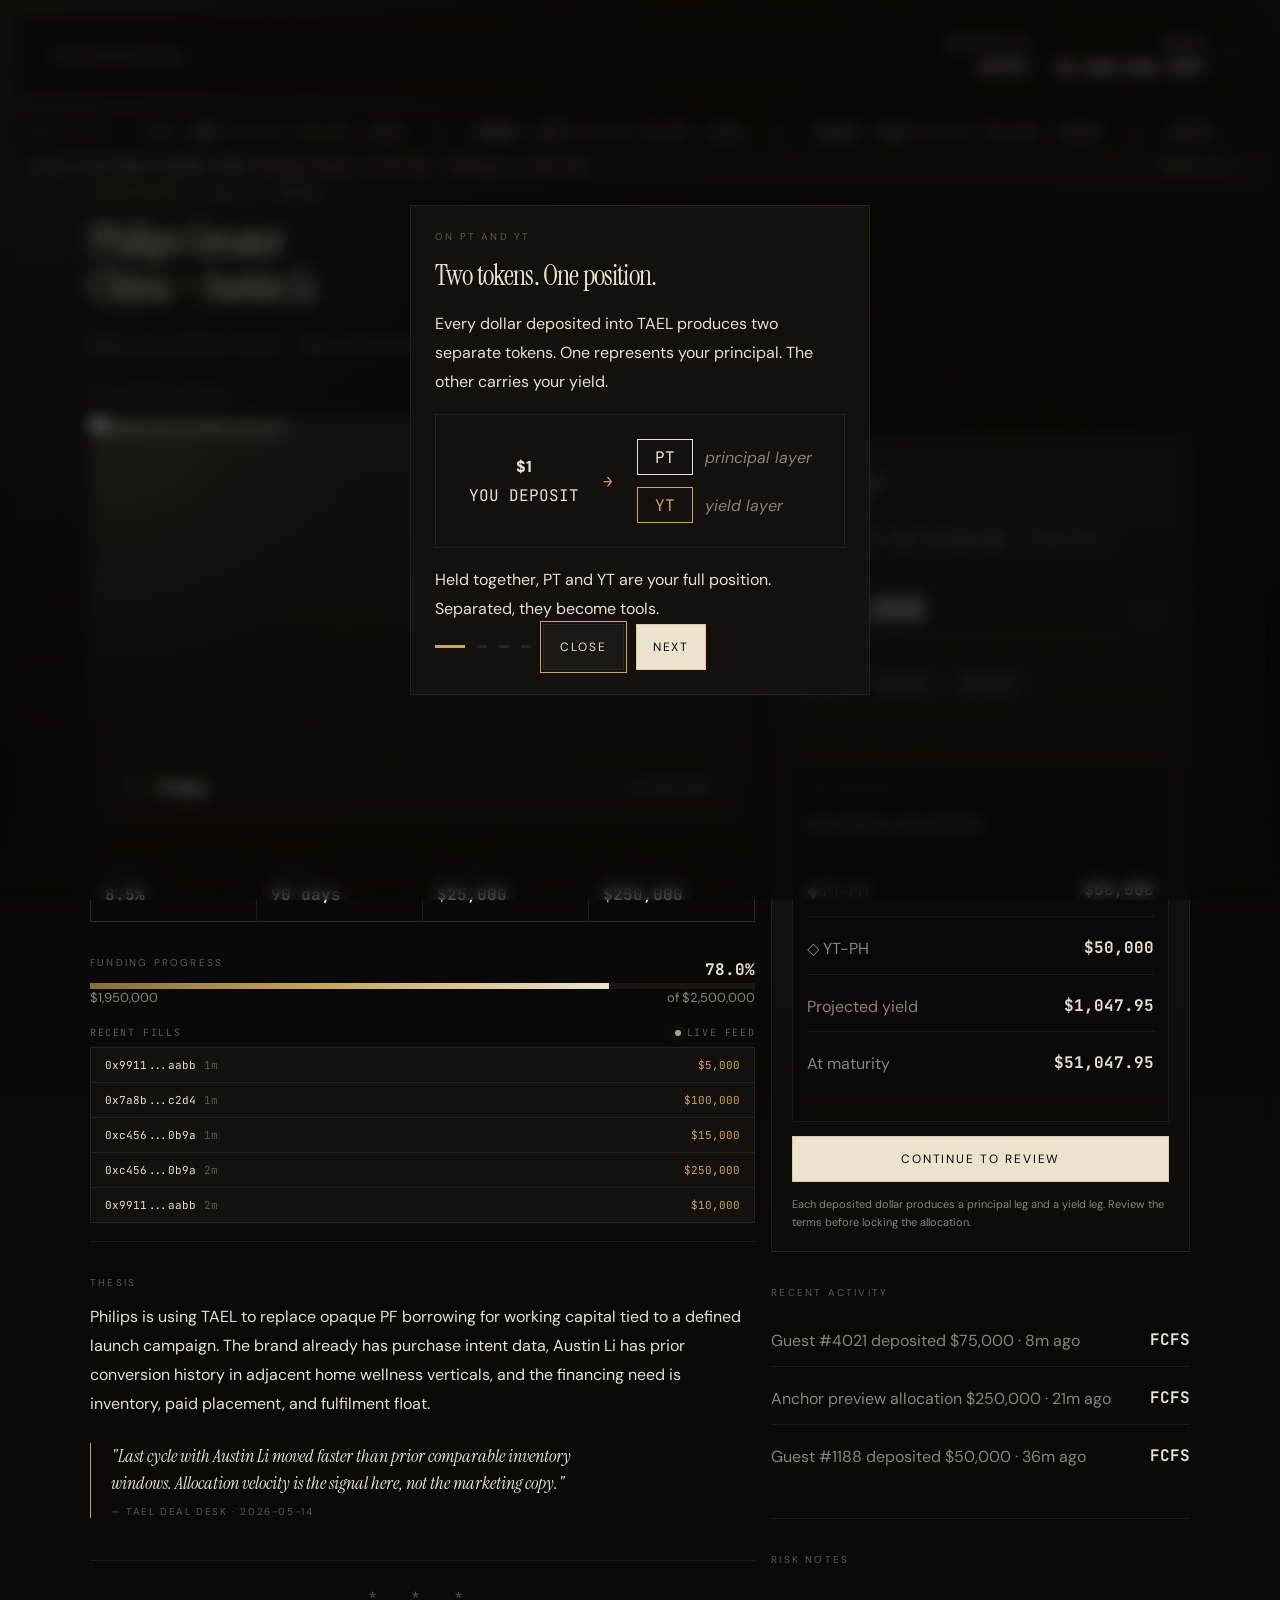
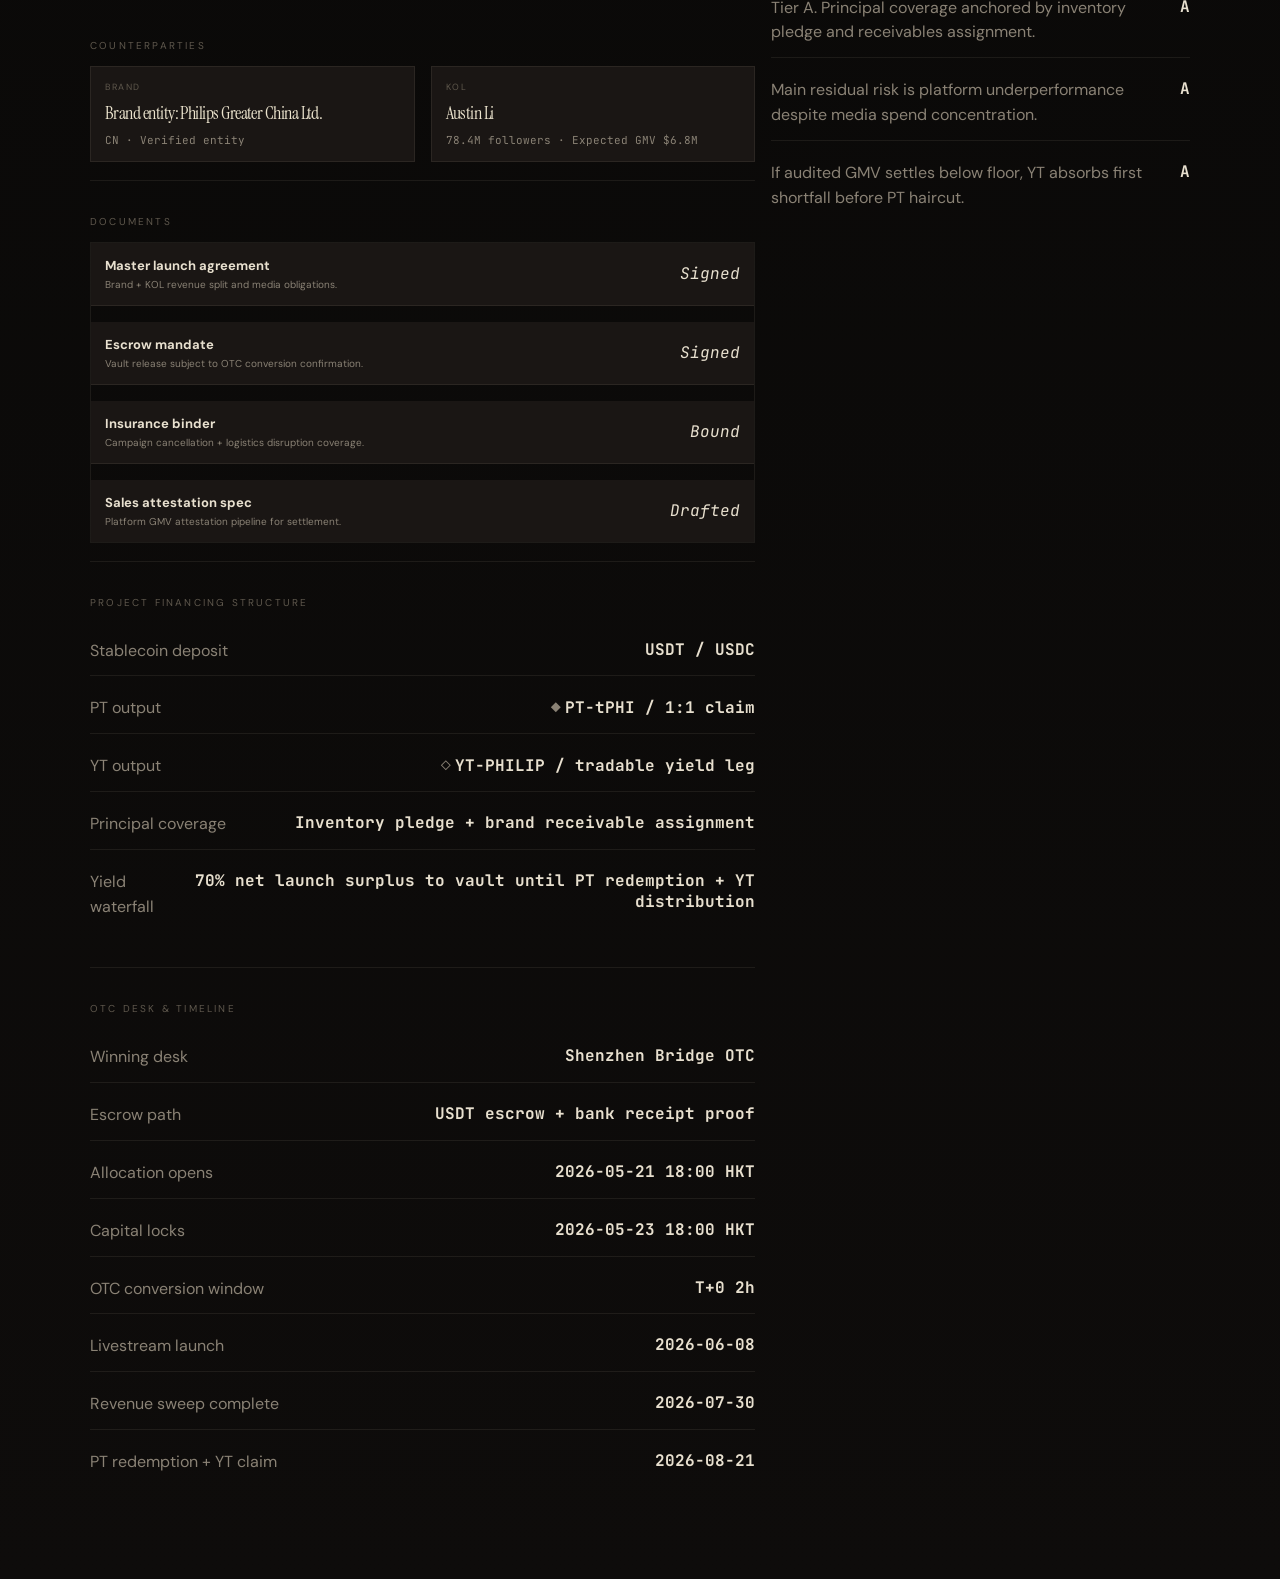
==== deal.html @ 8f452058 "feat: ship TAEL public FP demo" ====
<!DOCTYPE html>
<html lang="en">
  <head>
    <meta charset="UTF-8" />
    <meta name="viewport" content="width=device-width, initial-scale=1.0" />
    <title>TAEL Deal</title>
    <meta
      name="description"
      content="TAEL project financing deal detail."
    />
    <link rel="preconnect" href="https://fonts.googleapis.com" />
    <link rel="preconnect" href="https://fonts.gstatic.com" crossorigin />
    <link
      href="https://fonts.googleapis.com/css2?family=DM+Sans:wght@400;500;700&family=Instrument+Serif:ital@0;1&family=JetBrains+Mono:wght@400;600&display=swap"
      rel="stylesheet"
    />
    <link rel="stylesheet" href="./styles.css" />
  </head>
  <body data-page="deal" class="noise">
    <div class="page-shell">
      <header class="artifact-bar detail-global-header">
        <div class="artifact-left">
          <a href="./index.html" class="back-link">← Back to markets</a>
        </div>
        <div class="artifact-actions">
          <div class="wallet-chip">
            <span class="wallet-label">INVITED AS</span>
            <strong>#4729</strong>
          </div>
          <div class="wallet-chip wallet-chip-balance">
            <span>Wallet</span>
            <strong id="wallet-balance">$1,000,000 USDT</strong>
          </div>
          <button class="header-help mono" id="header-education" aria-label="How PT and YT work">?</button>
        </div>
      </header>

      <div id="live-ticker"></div>
      <div id="urgency-banner"></div>

      <main class="content-frame detail-page-frame">
        <section id="deal-page-detail" class="detail-page-panel"></section>
      </main>
    </div>

    <dialog id="action-modal" class="action-modal"></dialog>

    <script src="./app.js"></script>
  </body>
</html>
---- styles.css ----
:root {
  --bg: #0a0908;
  --bg-2: #100e0d;
  --surface: #14110f;
  --surface-2: #1c1816;
  --surface-3: #221d1a;
  --ink: #e8e0cf;
  --ink-soft: #8a8275;
  --ink-faint: #5f584d;
  --line: rgba(232, 224, 207, 0.08);
  --line-strong: rgba(232, 224, 207, 0.16);
  --gold: #c9a55c;
  --gold-soft: rgba(201, 165, 92, 0.14);
  --sage: #8eb37d;
  --rust: #c46b6b;
  --shadow: 0 26px 80px rgba(0, 0, 0, 0.34);
}

* {
  box-sizing: border-box;
}

html {
  scroll-behavior: smooth;
}

body {
  margin: 0;
  color: var(--ink);
  background:
    radial-gradient(circle at top left, rgba(201, 165, 92, 0.12), transparent 22%),
    radial-gradient(circle at top right, rgba(142, 179, 125, 0.05), transparent 18%),
    linear-gradient(180deg, #080706 0%, var(--bg) 42%, #0e0c0b 100%);
  font-family: "DM Sans", system-ui, sans-serif;
}

* {
  border-radius: 0 !important;
}

.live-dot,
.watch-dot,
.urgency-dot,
[data-circular="true"],
.badge.active::before {
  border-radius: 50% !important;
}

.noise::before {
  content: "";
  position: fixed;
  inset: 0;
  z-index: 100;
  pointer-events: none;
  opacity: 0.035;
  background-image: url("data:image/svg+xml;utf8,<svg viewBox='0 0 200 200' xmlns='http://www.w3.org/2000/svg'><filter id='n'><feTurbulence type='fractalNoise' baseFrequency='0.9' numOctaves='3' stitchTiles='stitch'/></filter><rect width='100%' height='100%' filter='url(%23n)'/></svg>");
  mix-blend-mode: overlay;
}

button,
input {
  font: inherit;
}

button {
  padding: 0;
  border: 0;
  cursor: pointer;
  color: inherit;
  background: none;
}

button:focus-visible,
a:focus-visible,
input:focus-visible {
  outline: 1px solid var(--gold);
  outline-offset: 2px;
}

a {
  color: inherit;
}

.page-shell {
  min-height: 100vh;
  padding: 16px;
}

.artifact-bar,
.artifact-left,
.artifact-actions,
.panel-head,
.wallet-chip,
.summary-row,
.modal-actions,
.wallet-action-row {
  display: flex;
  align-items: center;
  justify-content: space-between;
  gap: 12px;
}

.artifact-bar {
  max-width: 1380px;
  margin: 0 auto 20px;
  padding: 16px 18px;
  border: 1px solid var(--line);
  background: rgba(10, 9, 8, 0.94);
  backdrop-filter: blur(14px);
}

.artifact-left {
  align-items: flex-start;
}

.artifact-logo {
  width: 42px;
  height: 42px;
  display: grid;
  place-items: center;
  border: 1px solid var(--line);
  background: transparent;
  color: var(--cream, #ebe3cd);
  font-family: "Instrument Serif", serif;
  font-size: 24px;
}

.artifact-brandline {
  display: flex;
  gap: 12px;
  align-items: center;
  flex-wrap: wrap;
  font-size: 14px;
  min-width: 220px;
}

.header-help {
  width: 24px;
  height: 24px;
  display: grid;
  place-items: center;
  border: 1px solid var(--line);
  color: var(--ink-soft);
  flex-shrink: 0;
}

.artifact-brandline strong {
  font-family: "Instrument Serif", serif;
  font-size: 25px;
  font-weight: 400;
  letter-spacing: -0.02em;
  color: #ebe3cd;
}

.artifact-note,
.lead,
.eyebrow,
.detail-copy,
.meta-row,
.table-head,
.metric-label,
.artifact-brandline span,
.ticket-note,
.hero-metric span,
.deal-copy,
.sort-pill,
.wallet-chip span,
.invite-chip,
.inline-button,
.back-link {
  color: var(--ink-soft);
}

html[lang="zh"] .eyebrow,
html[lang="zh"] .badge,
html[lang="zh"] .controls-kicker,
html[lang="zh"] .table-head,
html[lang="zh"] .paper-kicker,
html[lang="zh"] .paper-meta,
html[lang="zh"] .step-labels {
  letter-spacing: 0.08em;
}

.artifact-note {
  margin: 4px 0 0;
  font-size: 12px;
  font-family: "Instrument Serif", serif;
  font-style: italic;
  color: var(--ink-faint);
}

.invite-chip,
.wallet-chip,
.nav-link,
.sort-pill,
.inline-button,
.badge,
.back-link {
  border: 1px solid var(--line);
  background: transparent;
}

.invite-chip,
.wallet-chip,
.inline-button,
.back-link {
  padding: 10px 14px;
}

.artifact-actions {
  gap: 14px;
}

.wallet-chip {
  padding: 0 0 0 14px;
  border: 0;
  border-left: 1px solid var(--line);
  background: transparent;
  display: grid;
  justify-items: end;
  gap: 3px;
}

.wallet-chip-balance {
  min-width: 140px;
}

.wallet-label {
  min-width: 72px;
}

.wallet-chip strong,
.mono,
.hero-metric strong,
.metric-card strong,
.balance-card strong,
.account-grid strong,
.ticket-metric strong {
  font-family: "JetBrains Mono", monospace;
  font-variant-numeric: tabular-nums;
}

.content-frame {
  max-width: 1380px;
  margin: 0 auto;
  padding-bottom: 96px;
}

.live-ticker-shell,
.urgency-shell {
  max-width: 1380px;
  margin: 0 auto;
}

.live-ticker-shell {
  display: flex;
  align-items: center;
  gap: 16px;
  height: 34px;
  padding: 0 18px;
  border-left: 1px solid var(--line);
  border-right: 1px solid var(--line);
  border-bottom: 1px solid var(--line);
  background: rgba(10, 9, 8, 0.92);
  overflow: hidden;
}

.live-label {
  display: inline-flex;
  align-items: center;
  gap: 8px;
  flex-shrink: 0;
  font-size: 9px;
  letter-spacing: 0.22em;
  text-transform: uppercase;
  color: var(--ink-soft);
}

.live-dot,
.watch-dot {
  width: 6px;
  height: 6px;
  background: var(--sage);
  box-shadow: 0 0 12px rgba(142, 179, 125, 0.35);
}

.watch-dot {
  width: 4px;
  height: 4px;
  display: inline-block;
  margin-right: 6px;
  vertical-align: middle;
}

.ticker-mask {
  flex: 1;
  overflow: hidden;
  mask-image: linear-gradient(to right, transparent 0, black 5%, black 95%, transparent 100%);
  -webkit-mask-image: linear-gradient(to right, transparent 0, black 5%, black 95%, transparent 100%);
  padding-right: 56px;
}

.ticker-track {
  display: flex;
  gap: 28px;
  white-space: nowrap;
  width: max-content;
  padding-right: 240px;
  will-change: transform;
  animation: tickerScroll 60s linear infinite;
}

.ticker-item {
  display: inline-flex;
  align-items: baseline;
  gap: 8px;
  flex-shrink: 0;
  font-size: 11px;
  color: var(--ink-soft);
}

.ticker-item strong {
  color: var(--ink);
}

.ticker-item em {
  color: #ebe3cd;
  font-style: normal;
}

.ticker-item .gold {
  color: var(--gold);
}

.ticker-item .time-faint {
  color: var(--ink-faint);
}

.urgency-shell {
  display: flex;
  align-items: center;
  justify-content: space-between;
  gap: 16px;
  padding: 10px 18px;
  border-left: 1px solid var(--line);
  border-right: 1px solid var(--line);
  border-bottom: 1px solid var(--line);
  background: rgba(20, 17, 15, 0.92);
}

.urgency-copy {
  font-size: 11px;
  letter-spacing: 0.04em;
  color: var(--ink);
}

.urgency-copy strong {
  color: var(--rust);
}

.urgency-dot {
  display: inline-block;
  width: 6px;
  height: 6px;
  margin-right: 8px;
  vertical-align: middle;
  animation: pulseLive 1.8s ease-out infinite;
}

.urgency-dot.live {
  background: var(--sage);
}

.urgency-dot.critical {
  background: var(--rust);
}

.urgency-link {
  font-size: 11px;
  letter-spacing: 0.14em;
  text-transform: uppercase;
  color: var(--gold);
}

.hero-sheet,
.panel,
.info-ribbon,
.detail-sheet,
.sticky-ticket,
.desk-detail-card,
.deal-card,
.balance-card,
.action-modal,
.metric-card,
.account-grid article {
  border: 1px solid var(--line);
  background: rgba(20, 17, 15, 0.92);
  box-shadow: none;
}

.hero-sheet {
  padding: 34px 32px;
  position: relative;
  overflow: hidden;
}

.hero-sheet::after {
  content: "";
  position: absolute;
  inset: 0;
  background:
    linear-gradient(130deg, rgba(201, 165, 92, 0.07), transparent 36%),
    linear-gradient(180deg, transparent 0%, rgba(255, 255, 255, 0.015) 100%);
  pointer-events: none;
}

.hero-copy {
  max-width: 980px;
  position: relative;
  z-index: 1;
}

h1,
h2,
h3,
h4,
.brand-word {
  margin: 0;
  font-family: "Instrument Serif", serif;
  font-weight: 400;
  letter-spacing: -0.03em;
  color: #ebe3cd;
}

h1 {
  font-size: clamp(40px, 7vw, 74px);
  line-height: 0.96;
  max-width: 12ch;
}

.hero-emphasis {
  font-style: italic;
  color: var(--gold);
}

.hero-deemphasis {
  font-style: italic;
  color: var(--ink-soft);
}

h2 {
  font-size: 34px;
}

h3 {
  font-size: 28px;
}

.eyebrow {
  margin: 0 0 14px;
  text-transform: uppercase;
  letter-spacing: 0.22em;
  font-size: 10px;
  color: var(--ink-faint);
}

.lead {
  margin: 20px 0 0;
  max-width: 62ch;
  font-size: 17px;
  line-height: 1.75;
}

.hero-marginalia {
  margin-top: 18px;
  color: var(--ink-faint);
  font-family: "Instrument Serif", serif;
  font-style: italic;
  font-size: 12px;
}

.hero-metrics {
  margin-top: 34px;
  padding-top: 0;
  border-top: 0;
  display: grid;
  grid-template-columns: repeat(4, minmax(0, 1fr));
  gap: 1px;
  border: 1px solid var(--line);
  background: var(--line);
  position: relative;
  z-index: 1;
}

.hero-metric {
  display: grid;
  gap: 10px;
  padding: 18px 16px;
  min-height: 112px;
  border: 0;
  background: rgba(10, 9, 8, 0.96);
}

.hero-metric span {
  font-size: 10px;
  text-transform: uppercase;
  letter-spacing: 0.18em;
}

.hero-metric strong {
  font-size: 28px;
  color: #ebe3cd;
}

.hero-metric small {
  color: var(--ink-soft);
  font-size: 11px;
  letter-spacing: 0.04em;
}

.tab-strip,
.mobile-nav {
  display: grid;
  gap: 8px;
}

.tab-strip {
  grid-template-columns: repeat(5, max-content);
  margin: 14px 0 18px;
}

.nav-link {
  padding: 12px 16px;
  transition: 180ms ease-out;
}

.nav-link.active,
.nav-link:hover,
.inline-button:hover,
.back-link:hover {
  color: #ebe3cd;
  border-color: var(--line-strong);
  background: transparent;
}

.info-ribbon {
  display: grid;
  grid-template-columns: repeat(2, minmax(0, 1fr));
  gap: 18px;
  padding: 20px 22px;
  margin-bottom: 18px;
  align-items: start;
}

.info-ribbon p {
  margin: 6px 0 0;
  line-height: 1.6;
  color: var(--ink);
}

.panel-grid,
.portfolio-grid,
.balance-grid,
.account-grid {
  display: grid;
  gap: 18px;
}

.panel-grid {
  grid-template-columns: minmax(0, 0.95fr) minmax(360px, 0.9fr);
}

.home-book-grid {
  grid-template-columns: minmax(0, 1.2fr) 360px;
}

.portfolio-grid {
  grid-template-columns: minmax(0, 1.1fr) 380px;
}

.panel {
  padding: 24px;
}

.section {
  display: none;
}

.section.active {
  display: block;
  animation: fadeIn 180ms ease-out;
}

.sort-pills,
.position-actions,
.filter-pills,
.markets-controls-inner,
.sort-cluster,
.filter-cluster {
  display: flex;
  gap: 8px;
  flex-wrap: wrap;
}

.panel-book .panel-head .sort-pills {
  display: none;
}

.markets-controls {
  margin: 18px 0;
}

.markets-controls.sticky {
  position: sticky;
  top: 12px;
  z-index: 40;
}

.markets-controls-inner {
  align-items: center;
  justify-content: space-between;
  padding: 14px 16px;
  border: 1px solid var(--line);
  background: rgba(10, 9, 8, 0.92);
  backdrop-filter: blur(12px);
}

.controls-kicker {
  color: var(--ink-faint);
  font-size: 9px;
  letter-spacing: 0.22em;
  align-self: center;
}

.sort-pill {
  padding: 0 0 3px;
  border: 0;
  border-bottom: 1px solid transparent;
  background: transparent;
  color: var(--ink-soft);
  font-size: 11px;
  letter-spacing: 0.1em;
}

.sort-pill.active,
.sort-pill:hover {
  color: #ebe3cd;
  border-bottom-color: var(--gold);
}

.filter-pill {
  padding: 8px 12px;
  border: 1px solid var(--line);
  background: transparent;
  color: var(--ink-soft);
  font-size: 10px;
  letter-spacing: 0.14em;
}

.filter-pill.active,
.filter-pill:hover {
  border-color: rgba(201, 165, 92, 0.42);
  color: var(--gold);
}

.curve-panel {
  margin-bottom: 18px;
}

.yield-curve {
  width: 100%;
  height: auto;
  overflow: visible;
}

.curve-axis {
  fill: var(--ink-faint);
  font-size: 9px;
  letter-spacing: 0.12em;
}

.curve-label {
  fill: var(--gold);
  font-size: 9px;
  letter-spacing: 0.08em;
}

.deal-list,
.position-list,
.table-body {
  display: grid;
  gap: 0;
  margin-top: 18px;
}

.deal-list {
  border: 1px solid var(--line);
}

.deal-card {
  position: relative;
  padding: 18px;
  border-left: 2px solid transparent;
  border-bottom: 1px solid var(--line);
  transition: border-color 180ms ease-out, background 180ms ease-out;
  background: rgba(20, 17, 15, 0.92);
}

.deal-card:hover,
.deal-card.active {
  border-left-color: var(--gold);
  background: rgba(28, 24, 22, 0.98);
}

.deal-card:last-child {
  border-bottom: 0;
}

.deal-chevron {
  color: var(--gold);
  font-size: 12px;
  transform: translateX(0);
  transition: transform 180ms ease-out;
}

.deal-card:hover .deal-chevron,
.deal-card.active .deal-chevron {
  transform: translateX(5px);
}

.deal-top,
.deal-bottom,
.detail-hero,
.risk-list {
  display: grid;
  gap: 12px;
}

.detail-shell,
.detail-layout,
.detail-main-column,
.detail-side-column,
.detail-header-block,
.counterparty-grid,
.document-list,
.portfolio-headline,
.position-card,
.position-progress,
.desk-card-list {
  display: grid;
  gap: 16px;
}

.deal-visual {
  display: grid;
  grid-template-columns: 96px minmax(0, 1fr);
  gap: 14px;
  align-items: center;
  margin-bottom: 14px;
}

.deal-thumb {
  width: 56px;
  height: 56px;
  object-fit: cover;
  border: 1px solid var(--line);
  background: var(--surface-2);
  filter: saturate(0.85) brightness(0.95);
}

.brand-logo {
  width: 22px;
  height: 22px;
  object-fit: cover;
  border: 1px solid var(--line);
  background: #fff;
}

.brand-mark {
  width: 28px;
  height: 28px;
  position: relative;
  display: inline-flex;
  align-items: center;
  justify-content: center;
  border: 1px solid var(--line-strong);
  background: transparent;
  overflow: hidden;
  flex-shrink: 0;
}

.brand-mark.compact {
  width: 24px;
  height: 24px;
}

.brand-mark .brand-logo {
  width: 100%;
  height: 100%;
  border: 0;
  display: block;
}

.brand-fallback {
  position: absolute;
  inset: 0;
  display: none;
  align-items: center;
  justify-content: center;
  color: var(--ink);
  font-family: "JetBrains Mono", monospace;
  font-size: 11px;
  letter-spacing: 0.08em;
}

.brand-mark.fallback .brand-fallback {
  display: flex;
}

.brand-inline {
  display: flex;
  align-items: center;
  gap: 8px;
}

.kol-monogram {
  width: 40px;
  height: 40px;
  display: inline-flex;
  align-items: center;
  justify-content: center;
  flex-shrink: 0;
  border: 1px solid var(--line);
  background: var(--surface-2);
  color: #ebe3cd;
  font-family: "Instrument Serif", serif;
  font-size: 16px;
  letter-spacing: 0.04em;
}

.deal-top {
  grid-template-columns: minmax(0, 1fr) auto;
  align-items: start;
}

.deal-badges {
  display: flex;
  align-items: center;
  gap: 8px;
  flex-wrap: wrap;
}

.brand-word {
  font-size: 25px;
  line-height: 1.02;
}

.meta-row {
  display: flex;
  flex-wrap: wrap;
  gap: 10px;
  font-size: 13px;
}

.watcher-line {
  display: flex;
  align-items: center;
  gap: 4px;
  margin-top: 6px;
  font-size: 10px;
  letter-spacing: 0.06em;
  color: var(--ink-soft);
}

.badge {
  padding: 3px 8px;
  font-size: 10px;
  letter-spacing: 0.2em;
  text-transform: uppercase;
  display: inline-flex;
  align-items: center;
  gap: 6px;
  line-height: 1;
}

.badge.risk {
  color: var(--ink-soft);
}

.badge.open,
.badge.active {
  color: var(--sage);
}

.badge.fast {
  color: var(--gold);
}

.badge.soon {
  color: var(--rust);
}

.badge.locked {
  color: var(--ink-soft);
}

.badge.active::before {
  content: "";
  width: 7px;
  height: 7px;
  background: var(--sage);
  box-shadow: 0 0 0 0 rgba(142, 179, 125, 0.45);
  animation: pulseLive 1.8s ease-out infinite;
}

.funding-line {
  display: flex;
  justify-content: space-between;
  gap: 12px;
  align-items: center;
  font-size: 13px;
  color: var(--ink-soft);
}

.deal-stats {
  display: grid;
  grid-template-columns: repeat(4, minmax(0, 1fr));
  gap: 12px;
  margin: 14px 0 12px;
}

.deal-stat {
  padding: 12px 0 2px;
}

.deal-stat span {
  display: block;
  margin-bottom: 6px;
  color: var(--ink-soft);
  font-size: 9px;
  letter-spacing: 0.16em;
}

.deal-stat strong {
  color: var(--ink);
  font-size: 15px;
}

.progress-track {
  height: 6px;
  background: rgba(255, 255, 255, 0.06);
  overflow: hidden;
}

.progress-fill {
  height: 100%;
  background: linear-gradient(90deg, #8a6c38, #c9a55c 45%, #ebe3cd 100%);
  transform-origin: left;
  animation: fillGrow 700ms ease-out;
}

.product-render {
  min-height: 280px;
  aspect-ratio: 16 / 10;
  border: 1px solid var(--line);
  display: grid;
  place-items: center;
  background:
    radial-gradient(circle at top left, rgba(201, 165, 92, 0.14), transparent 34%),
    linear-gradient(180deg, rgba(34, 29, 26, 0.98), rgba(16, 14, 13, 0.98));
  overflow: hidden;
  position: relative;
}

.product-render::after {
  content: "";
  position: absolute;
  inset: 0;
  background: linear-gradient(180deg, transparent 18%, rgba(10, 9, 8, 0.28) 100%);
  pointer-events: none;
}

.product-render img {
  width: 100%;
  height: 100%;
  object-fit: cover;
}

.product-overlay {
  position: absolute;
  inset: auto 16px 16px 16px;
  display: grid;
  grid-template-columns: minmax(0, 1fr) auto;
  align-items: center;
  gap: 12px;
  padding: 12px 14px;
  background: rgba(20, 17, 15, 0.82);
  backdrop-filter: blur(10px);
  border: 1px solid rgba(232, 224, 207, 0.08);
  z-index: 2;
}

.metric-grid,
.balance-grid,
.account-grid {
  grid-template-columns: repeat(2, minmax(0, 1fr));
}

.snippet-stat-grid {
  display: grid;
  grid-template-columns: repeat(4, minmax(0, 1fr));
  gap: 1px;
  border: 1px solid var(--line);
  background: var(--line);
}

.snippet-stat-card {
  padding: 16px 14px;
  background: rgba(10, 9, 8, 0.98);
}

.snippet-stat-card span,
.counterparty-label {
  display: block;
  color: var(--ink-faint);
  font-size: 9px;
  letter-spacing: 0.18em;
  text-transform: uppercase;
  margin-bottom: 8px;
}

.snippet-stat-card strong {
  display: block;
  color: #ebe3cd;
  font-size: 16px;
}

.snippet-stat-card small {
  display: block;
  margin-top: 6px;
  color: var(--ink-soft);
  font-size: 10px;
}

.detail-title {
  font-size: clamp(28px, 4vw, 42px);
  line-height: 1.08;
}

.detail-title span,
.position-card h3 span {
  color: var(--gold);
  font-style: italic;
}

.detail-subtitle {
  color: var(--ink-soft);
  font-size: 12px;
  letter-spacing: 0.05em;
}

.detail-layout {
  grid-template-columns: minmax(0, 1.35fr) minmax(320px, 0.85fr);
  align-items: start;
}

.counterparty-grid {
  grid-template-columns: repeat(2, minmax(0, 1fr));
}

.counterparty-card {
  padding: 14px;
  border: 1px solid var(--line);
  background: rgba(28, 24, 22, 0.9);
}

.counterparty-button {
  text-align: left;
}

.counterparty-card h4 {
  margin: 0 0 8px;
  font-size: 18px;
}

.counterparty-card p {
  margin: 0;
  color: var(--ink-soft);
  font-size: 11px;
}

.document-list {
  border: 1px solid var(--line);
}

.document-row {
  padding: 14px;
  display: flex;
  justify-content: space-between;
  align-items: center;
  gap: 16px;
  border-bottom: 1px solid var(--line);
  background: rgba(28, 24, 22, 0.9);
}

.document-row:hover,
.statement-row:hover {
  background: rgba(34, 29, 26, 0.98);
}

.kol-drawer,
.kol-drawer-head,
.position-inline-grid {
  display: grid;
  gap: 16px;
}

.kol-drawer-head {
  grid-template-columns: 84px minmax(0, 1fr);
  align-items: center;
}

.kol-avatar {
  width: 84px;
  height: 84px;
  display: grid;
  place-items: center;
  border: 1px solid var(--line);
  background: var(--surface-2);
  font-family: "Instrument Serif", serif;
  font-size: 28px;
}

.kol-history-grid {
  display: grid;
  grid-template-columns: 1.5fr 0.7fr 0.8fr 0.9fr 0.8fr;
  gap: 12px;
  align-items: center;
}

.kol-history-row {
  padding: 10px 0;
  border-bottom: 1px solid var(--line);
  font-size: 12px;
}

.kol-history-row:last-child {
  border-bottom: 0;
}

.document-row:last-child {
  border-bottom: 0;
}

.document-row span {
  display: grid;
  gap: 4px;
  text-align: left;
}

.document-row strong {
  color: var(--ink);
  font-size: 13px;
}

.document-row small {
  color: var(--ink-soft);
  font-size: 10px;
}

.detail-callout {
  padding: 16px;
  border: 1px solid var(--line);
  background: rgba(10, 9, 8, 0.92);
}

.detail-callout strong {
  display: block;
  margin-bottom: 8px;
}

.detail-callout p,
.ticket-disclaimer {
  margin: 0;
  color: var(--ink-soft);
  font-size: 11px;
  line-height: 1.6;
}

.ticket-stack,
.ticket-receive-card {
  display: grid;
  gap: 14px;
}

.ticket-receive-card {
  padding: 14px;
  border: 1px solid var(--line);
  background: rgba(10, 9, 8, 0.88);
}

.quick-picks {
  display: flex;
  flex-wrap: wrap;
  gap: 8px;
}

.quick-pick {
  padding: 6px 10px;
  border: 1px solid var(--line);
  color: var(--ink-soft);
  background: transparent;
  text-transform: uppercase;
  letter-spacing: 0.12em;
}

.quick-pick:hover {
  color: #ebe3cd;
  border-color: var(--line-strong);
}

.ticket-lock-row {
  display: flex;
  justify-content: space-between;
  gap: 12px;
  color: var(--ink-soft);
  font-size: 10px;
}

.side-mini-block {
  margin-top: 0;
  padding-top: 0;
}

.portfolio-headline {
  margin-bottom: 18px;
}

.portfolio-headline h2 {
  font-size: clamp(38px, 6vw, 56px);
}

.positive {
  color: var(--sage);
}

.portfolio-stat-grid,
.exchange-stat-grid,
.desk-stat-grid {
  margin-bottom: 18px;
}

.position-card {
  padding: 18px;
  border: 1px solid var(--line);
  background: rgba(20, 17, 15, 0.92);
}

.position-card h3 {
  margin: 0;
  font-size: 22px;
}

.position-progress {
  margin-top: 6px;
}

.data-table-card {
  border: 1px solid var(--line);
  background: rgba(20, 17, 15, 0.92);
  overflow-x: auto;
}

.desk-card-list {
  margin-top: 18px;
}

.desk-card {
  padding: 18px;
  border: 1px solid var(--line);
  background: rgba(20, 17, 15, 0.92);
  text-align: left;
}

.desk-card-head {
  display: flex;
  justify-content: space-between;
  align-items: start;
  gap: 12px;
}

.detail-mini-grid {
  margin-bottom: 18px;
}

.metric-card,
.balance-card,
.account-grid article {
  padding: 16px;
  background: linear-gradient(180deg, rgba(28, 24, 22, 0.92), rgba(20, 17, 15, 0.96));
}

.metric-card strong,
.balance-card strong,
.account-grid strong {
  display: block;
  margin-top: 8px;
  font-size: 22px;
  color: #ebe3cd;
}

.detail-block {
  padding: 18px 0;
  border-bottom: 1px solid var(--line);
}

.asterism {
  text-align: center;
  color: var(--ink-faint);
  font-size: 12px;
  letter-spacing: 1.2em;
  margin: 10px 0 2px;
}

.pull-quote {
  margin: 24px 0;
  padding-left: 20px;
  border-left: 1px solid var(--gold);
  max-width: 520px;
}

.pull-quote p {
  margin: 0;
  color: #ebe3cd;
  font-family: "Instrument Serif", serif;
  font-style: italic;
  font-size: 18px;
  line-height: 1.5;
}

.pull-quote span {
  display: block;
  margin-top: 8px;
  color: var(--ink-faint);
  font-size: 10px;
  letter-spacing: 0.16em;
}

.live-fill-block {
  margin-top: 20px;
}

.live-fill-head {
  display: flex;
  align-items: center;
  justify-content: space-between;
  gap: 12px;
  margin-bottom: 8px;
  font-size: 10px;
  letter-spacing: 0.16em;
  text-transform: uppercase;
  color: var(--ink-faint);
}

.live-inline {
  display: inline-flex;
  align-items: center;
  gap: 6px;
}

.live-fill-list {
  border: 1px solid var(--line);
  background: rgba(20, 17, 15, 0.92);
}

.live-fill-row {
  display: flex;
  justify-content: space-between;
  gap: 12px;
  align-items: baseline;
  padding: 10px 14px;
  border-bottom: 1px solid var(--line);
  font-size: 11px;
}

.live-fill-row:last-child {
  border-bottom: 0;
}

.live-fill-row .wallet {
  display: inline-flex;
  align-items: baseline;
  gap: 8px;
  white-space: nowrap;
  color: var(--ink);
}

.live-fill-row .amount {
  color: var(--gold);
}

.live-fill-row .age {
  color: var(--ink-faint);
  margin-left: 0;
  flex-shrink: 0;
}

.detail-block:last-child {
  border-bottom: 0;
}

.detail-copy {
  margin: 0;
  line-height: 1.8;
  color: var(--ink);
}

.sticky-ticket {
  margin-top: 18px;
  padding: 20px;
  border: 1px solid var(--line);
  background: linear-gradient(180deg, rgba(24, 21, 19, 0.98), rgba(14, 12, 11, 0.98));
}

.ticket-input {
  flex: 1;
  width: 100%;
  margin: 0;
  padding: 8px 0;
  border: 0;
  border-bottom: 1px solid var(--line-strong);
  background: transparent;
  color: #ebe3cd;
  font-size: 30px;
  font-family: "JetBrains Mono", monospace;
  min-width: 0;
}

.ticket-input:focus {
  outline: none;
  border-bottom-color: var(--gold);
}

.ticket-amount-row {
  display: flex;
  align-items: baseline;
  gap: 8px;
  margin: 14px 0;
}

.ticket-currency {
  font-size: 28px;
  color: var(--ink-faint);
}

.ticket-unit {
  font-size: 11px;
  color: var(--ink-faint);
  letter-spacing: 0.16em;
}

.ticket-metrics,
.wallet-actions-grid {
  display: grid;
  gap: 8px;
  margin: 18px 0;
}

.ticket-metric,
.wallet-action-row,
.exchange-row,
.desk-row,
.position-row,
.summary-row {
  padding: 12px 0;
  border-bottom: 1px solid var(--line);
}

.ticket-metric {
  display: grid;
  grid-template-columns: minmax(0, 1.6fr) auto;
  gap: 14px;
  align-items: start;
}

.ticket-metric:last-child,
.wallet-action-row:last-child,
.exchange-row:last-child,
.desk-row:last-child,
.position-row:last-child,
.summary-row:last-child {
  border-bottom: 0;
}

.ticket-metric span,
.wallet-action-row span,
.table-head,
.table-body .meta-row,
.position-row .meta-row {
  color: var(--ink-soft);
}

.ticket-metric span {
  min-width: 0;
  line-height: 1.55;
}

.ticket-metric strong {
  justify-self: end;
  text-align: right;
  line-height: 1.35;
}

.ticket-note {
  display: inline-block;
  margin-top: 4px;
  line-height: 1.45;
}

.ticket-section-line {
  width: 60px;
  height: 1px;
  margin: 18px 0;
  background: var(--line-strong);
}

.ticket-receive-head,
.ticket-process-head {
  display: flex;
  align-items: center;
  justify-content: space-between;
  gap: 12px;
}

.help-chip {
  width: auto;
  padding: 7px 10px;
  border: 1px solid var(--line);
  background: rgba(28, 24, 22, 0.92);
  color: var(--gold);
  font-size: 10px;
  letter-spacing: 0.16em;
}

.ticket-head-row,
.review-actions,
.step-bars,
.step-labels,
.education-footer,
.education-progress,
.education-actions-grid {
  display: flex;
  gap: 12px;
}

.step-indicator {
  display: grid;
  gap: 8px;
  margin-bottom: 20px;
}

.step-bars {
  gap: 4px;
}

.step-bar {
  flex: 1;
  height: 2px;
  background: var(--line);
}

.step-bar.done {
  background: var(--gold);
}

.step-bar.active {
  background: #ebe3cd;
}

.step-labels {
  justify-content: space-between;
  font-size: 9px;
  letter-spacing: 0.18em;
}

.step-current {
  display: none;
  display: none;
  grid-template-columns: minmax(0, 1fr) auto;
  align-items: center;
  margin-top: 10px;
  font-size: 10px;
  letter-spacing: 0.22em;
  color: #ebe3cd;
}

.step-current span:last-child {
  color: var(--ink-faint);
}

.step-labels span {
  color: var(--ink-faint);
}

.step-labels .done {
  color: var(--gold);
}

.step-labels .active {
  color: #ebe3cd;
}

.subtle-note {
  color: var(--ink-faint);
  font-size: 10px;
  letter-spacing: 0.14em;
}

.receipt-card {
  padding: 16px;
  border: 1px solid var(--line);
  background: rgba(10, 9, 8, 0.88);
}

.receipt-row {
  display: flex;
  align-items: baseline;
  gap: 8px;
  padding: 6px 0;
}

.receipt-row span:first-child {
  color: var(--ink-soft);
  font-size: 10px;
  letter-spacing: 0.14em;
  flex-shrink: 0;
}

.gold-text {
  color: var(--gold);
}

.ack-list {
  display: grid;
  gap: 10px;
}

.ack-row {
  display: flex;
  align-items: flex-start;
  gap: 10px;
  color: var(--ink-soft);
  font-size: 13px;
  line-height: 1.6;
}

.ack-row input {
  margin-top: 3px;
}

.signing-state {
  display: grid;
  place-items: center;
  gap: 14px;
  padding: 28px 0;
  text-align: center;
}

.signing-orbit {
  position: relative;
  width: 96px;
  height: 96px;
}

.signing-orbit svg {
  position: absolute;
  inset: 0;
  transform: rotate(-90deg);
}

.signing-glyph {
  position: absolute;
  inset: 0;
  display: grid;
  place-items: center;
  font-size: 34px;
}

.signing-draw {
  animation: signDraw 1500ms ease-out forwards;
}

.signing-title {
  font-size: 16px;
}

.signing-meta {
  font-size: 10px;
  letter-spacing: 0.22em;
  color: var(--ink-faint);
}

.receipt-asterism,
.receipt-title,
.receipt-ref,
.receipt-foot {
  text-align: center;
}

.receipt-asterism {
  color: var(--gold);
  letter-spacing: 1.2em;
}

.receipt-title {
  color: var(--gold);
  font-size: 10px;
  letter-spacing: 0.24em;
}

.receipt-ref,
.receipt-foot {
  color: var(--ink-soft);
}

.empty-kicker {
  margin-bottom: 16px;
  color: var(--ink-faint);
  font-size: 9px;
  letter-spacing: 0.24em;
}

.empty-asof {
  margin-top: 20px;
  color: var(--ink-faint);
  font-size: 12px;
}

.education-modal {
  width: min(92vw, 760px);
}

.education-slide {
  display: grid;
  gap: 18px;
}

.education-diagram {
  display: flex;
  align-items: center;
  justify-content: center;
  gap: 24px;
  flex-wrap: wrap;
  padding: 24px 20px;
  border: 1px solid var(--line);
  background: rgba(20, 17, 15, 0.82);
}

.education-diagram > div:first-child {
  display: grid;
  justify-items: center;
  gap: 8px;
}

.education-arrow {
  color: var(--gold);
  font-size: 16px;
}

.education-stack {
  display: grid;
  gap: 12px;
}

.education-token {
  display: flex;
  align-items: center;
  gap: 12px;
}

.education-token span {
  width: 56px;
  height: 36px;
  display: grid;
  place-items: center;
  border: 1px solid var(--line-strong);
}

.education-token.pt span {
  color: #ebe3cd;
  border-color: #ebe3cd;
}

.education-token.yt span {
  color: var(--gold);
  border-color: var(--gold);
}

.education-token em,
.italic-note {
  color: var(--ink-soft);
  font-style: italic;
}

.pull-note {
  padding-left: 16px;
  border-left: 1px solid var(--gold);
}

.pull-note p {
  margin: 8px 0 0;
  color: var(--ink-soft);
  line-height: 1.7;
}

.education-actions-grid {
  display: grid;
  grid-template-columns: repeat(3, minmax(0, 1fr));
  gap: 1px;
  background: var(--line);
  border: 1px solid var(--line);
}

.education-actions-grid > div {
  padding: 18px;
  background: var(--surface);
}

.education-actions-grid p {
  margin: 8px 0 0;
  color: var(--ink-soft);
  line-height: 1.6;
}

.education-progress {
  align-items: center;
}

.education-dot {
  width: 10px;
  height: 3px;
  background: var(--line);
}

.education-dot.active {
  width: 30px;
  background: var(--gold);
}

.education-dot.done {
  background: var(--ink-soft);
}

.ticket-process-card {
  margin-top: 18px;
  padding-top: 16px;
  border-top: 1px solid var(--line);
}

.ticket-process-list {
  display: grid;
  gap: 10px;
  margin-top: 14px;
}

.ticket-process-row {
  display: grid;
  grid-template-columns: 30px minmax(0, 1fr);
  gap: 12px;
  align-items: start;
}

.ticket-process-row span {
  color: var(--gold);
  font-size: 12px;
}

.ticket-process-row p {
  margin: 0;
  color: var(--ink-soft);
  line-height: 1.6;
  font-size: 12px;
}

.deal-card.status-active,
.position-row.status-active,
.exchange-row.status-active {
  border-left: 1px solid rgba(142, 179, 125, 0.28);
}

.detail-hero.status-active .product-render,
.detail-hero.status-active .sticky-ticket {
  box-shadow: 0 0 0 1px rgba(142, 179, 125, 0.18), 0 0 34px rgba(142, 179, 125, 0.08);
}

.action-button,
.secondary-button {
  width: 100%;
  padding: 14px 16px;
  transition: 180ms ease-out;
  text-transform: uppercase;
  letter-spacing: 0.16em;
  font-size: 12px;
}

.action-button {
  border: 1px solid rgba(201, 165, 92, 0.42);
  background: #ebe3cd;
  color: #0a0908;
}

.secondary-button {
  border: 1px solid var(--line);
  background: rgba(28, 24, 22, 0.92);
  color: var(--ink);
}

.action-button:hover,
.secondary-button:hover {
  transform: translateY(-1px);
}

.inline-button {
  padding: 8px 12px;
}

.table-head {
  padding: 0 0 12px;
  border-bottom: 1px solid var(--line);
  font-size: 11px;
  letter-spacing: 0.16em;
  text-transform: uppercase;
}

.exchange-grid,
.desk-grid {
  display: grid;
  gap: 12px;
  align-items: center;
}

.exchange-grid {
  grid-template-columns: 1.6fr repeat(5, minmax(0, 1fr));
}

.desk-grid {
  grid-template-columns: 1.4fr 0.7fr 0.7fr 1fr 0.9fr 0.8fr;
}

.desk-row {
  text-align: left;
}

.exchange-row,
.desk-card,
.document-row {
  width: 100%;
}

.desk-detail-card {
  padding: 24px;
}

.account-shell {
  display: grid;
  grid-template-columns: minmax(0, 0.95fr) minmax(0, 1.05fr);
  gap: 18px;
  margin-top: 18px;
}

.account-stack,
.statement-list,
.activity-log,
.tier-card,
.account-stat-list {
  display: grid;
  gap: 12px;
}

.account-card {
  padding: 18px;
  border: 1px solid var(--line);
  background: rgba(20, 17, 15, 0.92);
}

.invite-code {
  display: flex;
  align-items: center;
  justify-content: space-between;
  gap: 12px;
  margin-top: 10px;
  font-size: 15px;
  color: #ebe3cd;
}

.copy-chip {
  padding: 8px 12px;
  border: 1px solid var(--line);
  color: var(--ink-soft);
}

.dot-row {
  display: flex;
  align-items: baseline;
  gap: 8px;
  font-size: 11px;
}

.dot-row span:first-child {
  color: var(--ink-soft);
  letter-spacing: 0.08em;
}

.dot-leader {
  flex: 1;
  min-width: 24px;
  margin-bottom: 4px;
  border-bottom: 1px dotted rgba(232, 224, 207, 0.14);
}

.dot-row strong {
  color: #ebe3cd;
  font-size: 13px;
}

.activity-row,
.statement-row {
  display: grid;
  gap: 4px;
  padding: 12px 0;
  border-bottom: 1px solid var(--line);
}

.activity-row:last-child,
.statement-row:last-child {
  border-bottom: 0;
}

.activity-row strong,
.statement-row strong {
  color: var(--ink);
  font-size: 13px;
}

.activity-row span,
.statement-row span {
  color: var(--ink-soft);
  font-size: 11px;
  line-height: 1.5;
}

.statement-row {
  grid-template-columns: minmax(0, 1fr) auto;
  align-items: center;
  gap: 12px;
}

.statement-row em {
  color: var(--gold);
  font-style: normal;
  font-size: 12px;
}

.paper-sheet {
  position: relative;
  min-height: 720px;
  padding: 56px 72px;
  background: #ebe3cd;
  color: #3a2f24;
  overflow: hidden;
}

.paper-watermark {
  position: absolute;
  inset: 0;
  display: flex;
  align-items: center;
  justify-content: center;
  font-size: 34px;
  letter-spacing: 0.24em;
  opacity: 0.08;
  transform: rotate(-30deg);
  pointer-events: none;
}

.paper-header,
.paper-body {
  position: relative;
  z-index: 1;
}

.paper-header {
  display: grid;
  gap: 8px;
  margin-bottom: 28px;
}

.paper-header h3 {
  color: #2c241c;
  font-size: 34px;
}

.paper-kicker,
.paper-meta {
  color: rgba(58, 47, 36, 0.72);
  letter-spacing: 0.18em;
  font-size: 10px;
}

.paper-body {
  display: grid;
  gap: 16px;
}

.paper-body p {
  margin: 0;
  font-family: "Instrument Serif", serif;
  font-size: 16px;
  line-height: 1.75;
}

.paper-body .receipt-row {
  padding: 7px 0;
}

.paper-body .receipt-row span:first-child,
.paper-body .receipt-row strong,
.paper-note {
  color: #3a2f24;
}

.paper-note {
  margin-top: 12px !important;
  padding-top: 18px;
  border-top: 1px solid rgba(58, 47, 36, 0.12);
  font-size: 13px !important;
  line-height: 1.6 !important;
}

.token-glyph {
  display: inline-block;
  margin-right: 4px;
}

.pt-glyph {
  color: var(--ink);
}

.yt-glyph {
  color: var(--gold);
}

.tier-progress {
  height: 6px;
  background: rgba(255, 255, 255, 0.06);
  overflow: hidden;
}

.tier-progress-fill {
  height: 100%;
  background: linear-gradient(90deg, #8a6c38, #c9a55c 45%, #ebe3cd 100%);
}

.empty-positions {
  min-height: 280px;
  display: grid;
  place-items: center;
  padding: 24px;
  border: 1px solid var(--line);
  background: rgba(20, 17, 15, 0.92);
  text-align: center;
}

.position-card-head {
  display: flex;
  align-items: center;
  justify-content: space-between;
  gap: 12px;
}

.position-inline-panel {
  padding-top: 16px;
  border-top: 1px solid var(--line);
  animation: fadeUp 180ms ease-out;
}

.position-inline-block {
  padding: 14px;
  border: 1px solid var(--line);
  background: rgba(20, 17, 15, 0.82);
}

.mini-spark {
  width: 100%;
  height: 70px;
  margin: 6px 0 16px;
}

.empty-positions p {
  margin: 0 0 14px;
  color: var(--ink-soft);
  font-family: "Instrument Serif", serif;
  font-style: italic;
  font-size: 18px;
}

.protocol-panel {
  align-content: start;
}

.protocol-steps {
  display: grid;
  gap: 12px;
  margin-top: 16px;
}

.protocol-step {
  display: grid;
  grid-template-columns: 36px minmax(0, 1fr);
  gap: 12px;
  padding: 14px 0;
  border-bottom: 1px solid var(--line);
}

.protocol-step:last-child {
  border-bottom: 0;
}

.protocol-step strong {
  font-family: "JetBrains Mono", monospace;
  color: var(--gold);
}

.back-link {
  text-decoration: none;
}

.detail-page-frame {
  max-width: 1100px;
  padding-bottom: 40px;
}

.detail-page-panel {
  display: grid;
}

.modal-shell {
  width: min(92vw, 460px);
  padding: 24px;
  border: 1px solid var(--line);
  background: rgba(20, 17, 15, 0.98);
  color: var(--ink);
}

.palette-shell {
  display: grid;
  gap: 12px;
}

.palette-input {
  width: 100%;
  padding: 14px 0;
  border: 0;
  border-bottom: 1px solid var(--line-strong);
  background: transparent;
  color: #ebe3cd;
  font-size: 18px;
}

.palette-input:focus {
  outline: none;
  border-bottom-color: var(--gold);
}

.palette-results {
  display: grid;
  gap: 6px;
}

.palette-row {
  width: 100%;
  text-align: left;
  padding: 12px 14px;
  border: 1px solid var(--line);
  background: rgba(20, 17, 15, 0.88);
  color: var(--ink);
}

.palette-row.active,
.palette-row:hover {
  border-color: rgba(201, 165, 92, 0.42);
  color: var(--gold);
}

.modal-copy-wrap {
  margin-top: 16px;
}

.action-button[disabled] {
  opacity: 0.4;
  cursor: not-allowed;
}

.modal-rich-body,
.modal-process-card {
  display: grid;
  gap: 12px;
}

.modal-stat-grid {
  display: grid;
  grid-template-columns: repeat(2, minmax(0, 1fr));
  gap: 10px;
}

.modal-stat-block {
  padding: 12px;
  border: 1px solid var(--line);
  background: rgba(28, 24, 22, 0.7);
}

.modal-stat-block span {
  display: block;
  margin-bottom: 6px;
  color: var(--ink-soft);
  font-size: 10px;
  letter-spacing: 0.16em;
  text-transform: uppercase;
}

.modal-stat-block strong {
  color: #ebe3cd;
}

.modal-process-row {
  display: grid;
  grid-template-columns: 42px minmax(0, 1fr);
  gap: 12px;
  padding: 12px 0;
  border-bottom: 1px solid var(--line);
}

.modal-process-row:last-child {
  border-bottom: 0;
}

.modal-process-index {
  color: var(--gold);
  font-size: 12px;
}

.modal-process-row strong {
  display: block;
  margin-bottom: 6px;
  color: #ebe3cd;
}

.modal-process-row p {
  margin: 0;
  color: var(--ink-soft);
  line-height: 1.6;
  font-size: 13px;
}

.action-modal {
  border: 0;
  background: transparent;
  padding: 0;
}

.action-modal::backdrop {
  background: rgba(4, 4, 4, 0.52);
  backdrop-filter: blur(8px);
}

.mobile-nav {
  display: none;
  position: fixed;
  left: 12px;
  right: 12px;
  bottom: 12px;
  padding: 8px;
  grid-template-columns: repeat(5, 1fr);
  border: 1px solid var(--line);
  background: rgba(20, 17, 15, 0.92);
  backdrop-filter: blur(14px);
  box-shadow: none;
}

.mobile-nav .nav-link {
  text-align: center;
  border-top: 1px solid transparent;
  border-left: 0;
  border-right: 0;
  border-bottom: 0;
  background: transparent;
}

.mobile-nav .nav-link.active {
  border-top-color: var(--gold);
}

.gmv-label {
  font-family: "Instrument Serif", serif;
  font-style: italic;
  color: var(--ink-soft);
}

.left-rust {
  color: var(--rust) !important;
}

.left-gold {
  color: var(--gold) !important;
}

.detail-mobile-bar {
  display: none;
}

@keyframes fadeIn {
  from {
    opacity: 0;
    transform: translateY(6px);
  }
  to {
    opacity: 1;
    transform: translateY(0);
  }
}

@keyframes fillGrow {
  from {
    transform: scaleX(0);
  }
  to {
    transform: scaleX(1);
  }
}

@keyframes pulseLive {
  0% {
    box-shadow: 0 0 0 0 rgba(142, 179, 125, 0.42);
    opacity: 1;
  }
  70% {
    box-shadow: 0 0 0 10px rgba(142, 179, 125, 0);
    opacity: 0.95;
  }
  100% {
    box-shadow: 0 0 0 0 rgba(142, 179, 125, 0);
    opacity: 1;
  }
}

@keyframes tickerScroll {
  from {
    transform: translateX(-50%);
  }
  to {
    transform: translateX(0);
  }
}

@keyframes signDraw {
  from {
    stroke-dashoffset: 289;
  }
  to {
    stroke-dashoffset: 0;
  }
}

@keyframes cardEntry {
  from {
    opacity: 0;
    transform: translateY(12px);
  }
  to {
    opacity: 1;
    transform: translateY(0);
  }
}

.card-entry {
  opacity: 0;
  animation: cardEntry 700ms cubic-bezier(0.16, 1, 0.3, 1) forwards;
}

@media (max-width: 1120px) {
  .panel-grid,
  .portfolio-grid,
  .home-book-grid,
  .detail-layout,
  .account-shell {
    grid-template-columns: 1fr;
  }
}

@media (max-width: 900px) {
  .artifact-bar,
  .artifact-actions {
    flex-direction: column;
    align-items: flex-start;
  }

  .info-ribbon {
    grid-template-columns: 1fr;
  }

  .counterparty-grid {
    grid-template-columns: 1fr;
  }

  .tab-strip {
    grid-template-columns: repeat(3, max-content);
  }

  .ticker-track {
    animation-duration: 45s;
  }

  .urgency-shell,
  .live-ticker-shell {
    padding-left: 14px;
    padding-right: 14px;
  }
}

@media (max-width: 720px) {
  .page-shell {
    padding: 10px 10px calc(176px + env(safe-area-inset-bottom, 0px));
  }

  .artifact-bar {
    padding: 12px 14px;
    flex-direction: row;
    align-items: center;
    justify-content: space-between;
    gap: 12px;
  }

  .artifact-left {
    align-items: center;
    gap: 10px;
    min-width: 0;
  }

  .artifact-actions {
    width: auto;
    flex-direction: row;
    align-items: center;
    gap: 8px;
    flex-wrap: nowrap;
  }

  .hero-sheet,
  .panel {
    padding: 18px;
  }

  h1 {
    font-size: 32px;
    line-height: 1.02;
    max-width: 11ch;
  }

  h2 {
    font-size: 28px;
  }

  .hero-metrics {
    grid-template-columns: repeat(2, minmax(0, 1fr));
  }

  .hero-metric {
    min-height: 104px;
  }

  .metric-grid,
  .balance-grid,
  .account-grid,
  .snippet-stat-grid,
  .exchange-grid,
  .desk-grid {
    grid-template-columns: 1fr 1fr;
  }

  .deal-stats {
    grid-template-columns: 1fr 1fr;
    gap: 10px 14px;
  }

  .deal-visual {
    grid-template-columns: 72px minmax(0, 1fr);
    gap: 12px;
  }

  .deal-thumb {
    width: 72px;
    height: 72px;
  }

  .product-render {
    min-height: 0;
    aspect-ratio: 5 / 4;
  }

  .product-overlay {
    inset: auto 12px 12px 12px;
    padding: 12px;
  }

  .panel-head,
  .ticket-lock-row {
    align-items: flex-start;
    flex-direction: column;
  }

  .markets-controls-inner,
  .position-inline-grid,
  .kol-history-grid,
  .kol-drawer-head {
    grid-template-columns: 1fr;
  }

  .panel-head h2,
  .panel-head h3 {
    line-height: 1.12;
  }

  .curve-foot {
    display: none;
  }

  .curve-axis,
  .curve-label {
    font-size: 8px;
  }

  .tab-strip {
    display: none;
  }

  .mobile-nav {
    display: grid;
  }

  .artifact-note {
    display: none;
  }

  .artifact-brandline span {
    display: none;
  }

  .artifact-brandline strong {
    font-size: 24px;
  }

  .wallet-chip {
    min-width: 0;
    padding-left: 8px;
    gap: 2px;
  }

  .wallet-chip span {
    font-size: 8px;
    letter-spacing: 0.16em;
  }

  .wallet-chip strong {
    font-size: 11px;
  }

  .wallet-chip-balance {
    min-width: 118px;
  }

  .lead {
    margin-top: 16px;
    font-size: 15px;
    line-height: 1.7;
    color: var(--ink);
    max-width: 34ch;
  }

  .hero-marginalia {
    margin-top: 14px;
  }

  .info-ribbon {
    gap: 14px;
    padding: 16px 18px;
    margin-bottom: 16px;
  }

  .info-ribbon p {
    color: var(--ink);
  }

  .urgency-shell {
    grid-template-columns: 1fr auto;
    align-items: start;
    gap: 10px;
  }

  .urgency-link {
    white-space: nowrap;
    align-self: start;
  }

  .mobile-nav {
    left: 8px;
    right: 8px;
    bottom: max(8px, env(safe-area-inset-bottom, 0px));
    padding: 6px 8px calc(14px + env(safe-area-inset-bottom, 0px));
    min-height: calc(72px + env(safe-area-inset-bottom, 0px));
    border: 1px solid var(--line);
  }

  .mobile-nav .nav-link {
    padding: 10px 0 8px;
    font-size: 11px;
    letter-spacing: 0.04em;
  }
}

@media (max-width: 767px) {
  body[data-page="deal"] .detail-global-header {
    display: none;
  }

  body[data-page="deal"] .live-ticker-shell,
  body[data-page="deal"] .urgency-shell {
    display: none;
  }

  body[data-page="deal"] .page-shell {
    padding-top: 0;
    padding-left: 0;
    padding-right: 0;
  }

  body[data-page="deal"] .detail-page-frame {
    max-width: none;
    padding-bottom: calc(132px + env(safe-area-inset-bottom, 0px));
  }

  body[data-page="deal"] .detail-page-panel {
    min-height: 100vh;
  }

  .detail-shell,
  .detail-header-block {
    gap: 12px;
  }

  .detail-title {
    font-size: 24px;
    line-height: 1.08;
  }

  .sticky-ticket {
    margin-top: 12px;
    padding: 16px;
  }

  .ticket-stack {
    gap: 16px;
  }

  .review-actions,
  .modal-actions {
    gap: 10px;
  }

  .step-labels {
    display: none;
  }

  .step-current {
    display: grid;
    gap: 8px;
    font-size: 9px;
    letter-spacing: 0.12em;
  }

  .detail-mobile-bar {
    top: 0;
    z-index: 6;
    display: grid;
    grid-template-columns: auto 1fr auto;
    align-items: center;
    gap: 10px;
    padding: 14px 16px;
    margin-bottom: 10px;
    border-bottom: 1px solid var(--line);
    background: rgba(10, 9, 8, 0.96);
    position: sticky;
    justify-items: start;
  }

  .detail-mobile-back,
  .detail-mobile-close {
    padding: 0;
    color: var(--ink-soft);
    background: transparent;
  }

  .detail-mobile-back {
    font-size: 11px;
    letter-spacing: 0.18em;
  }

  .detail-mobile-center {
    text-align: center;
    font-size: 10px;
    letter-spacing: 0.18em;
    color: var(--ink-faint);
    position: absolute;
    left: 50%;
    transform: translateX(-50%);
    white-space: nowrap;
    max-width: calc(100% - 120px);
    overflow: hidden;
    text-overflow: ellipsis;
    pointer-events: none;
  }

  .detail-mobile-close {
    justify-self: end;
    width: 26px;
    height: 26px;
    border: 1px solid var(--line);
  }
}

@media (max-width: 520px) {
  body[data-page="deal"] .detail-page-frame {
    padding-bottom: calc(156px + env(safe-area-inset-bottom, 0px));
  }

  .artifact-bar {
    padding: 10px 12px;
  }

  .artifact-left {
    gap: 8px;
  }

  .artifact-logo {
    width: 34px;
    height: 34px;
    font-size: 20px;
  }

  .header-help {
    width: 22px;
    height: 22px;
    font-size: 11px;
  }

  .artifact-brandline {
    display: grid;
    gap: 2px;
  }

  .artifact-brandline strong {
    font-size: 22px;
  }

  .metric-grid,
  .balance-grid,
  .account-grid,
  .snippet-stat-grid,
  .exchange-grid,
  .desk-grid {
    grid-template-columns: 1fr;
  }

  .hero-metrics {
    gap: 10px;
  }

  .hero-metric {
    padding: 15px 14px;
  }

  .ticket-input {
    font-size: 28px;
  }

  .product-overlay {
    grid-template-columns: 1fr;
    gap: 10px;
    padding: 10px 12px;
  }

  .brand-word {
    font-size: 18px;
    line-height: 1.08;
  }

  .meta-row {
    gap: 8px 12px;
    font-size: 11px;
    line-height: 1.45;
  }

  .lead {
    font-size: 15px;
    line-height: 1.72;
  }

  .deal-stats {
    margin-top: 14px;
  }

  .deal-stat strong {
    font-size: 14px;
  }

  .deal-card {
    padding: 16px;
  }

  .deal-bottom {
    gap: 10px;
  }

  .ticket-metric {
    grid-template-columns: 1fr;
    gap: 6px;
  }

  .ticket-metric strong {
    justify-self: start;
    text-align: left;
  }

  .detail-copy {
    font-size: 14px;
    line-height: 1.75;
  }

  .detail-title {
    font-size: 22px;
  }

  .detail-subtitle,
  .detail-header-block .watcher-line {
    display: none;
  }

  .deal-badges {
    gap: 6px;
  }

  .step-bars {
    display: none;
  }

  .step-current {
    grid-template-columns: 1fr;
    gap: 4px;
    font-size: 8px;
    letter-spacing: 0.08em;
  }

  .step-current span:last-child {
    justify-self: start;
  }

  .review-actions {
    display: grid;
    grid-template-columns: 1fr;
  }

  .badge {
    font-size: 9px;
    letter-spacing: 0.12em;
  }

  .artifact-actions {
    width: auto;
  }

  .wallet-chip:first-child {
    display: none;
  }

  .wallet-chip,
  .back-link {
    width: auto;
  }

  .wallet-chip-balance {
    min-width: 0;
    padding-left: 6px;
  }

  .wallet-chip-balance span {
    display: none;
  }

  .urgency-shell {
    grid-template-columns: 1fr;
  }

  .urgency-link {
    margin-top: 2px;
  }

  .content-frame {
    padding-bottom: calc(228px + env(safe-area-inset-bottom, 0px));
  }

  .live-fill-row {
    align-items: flex-start;
  }
}

@media (prefers-reduced-motion: reduce) {
  *,
  *::before,
  *::after {
    animation-duration: 0.01ms !important;
    animation-iteration-count: 1 !important;
    transition-duration: 0.01ms !important;
    scroll-behavior: auto !important;
  }
}
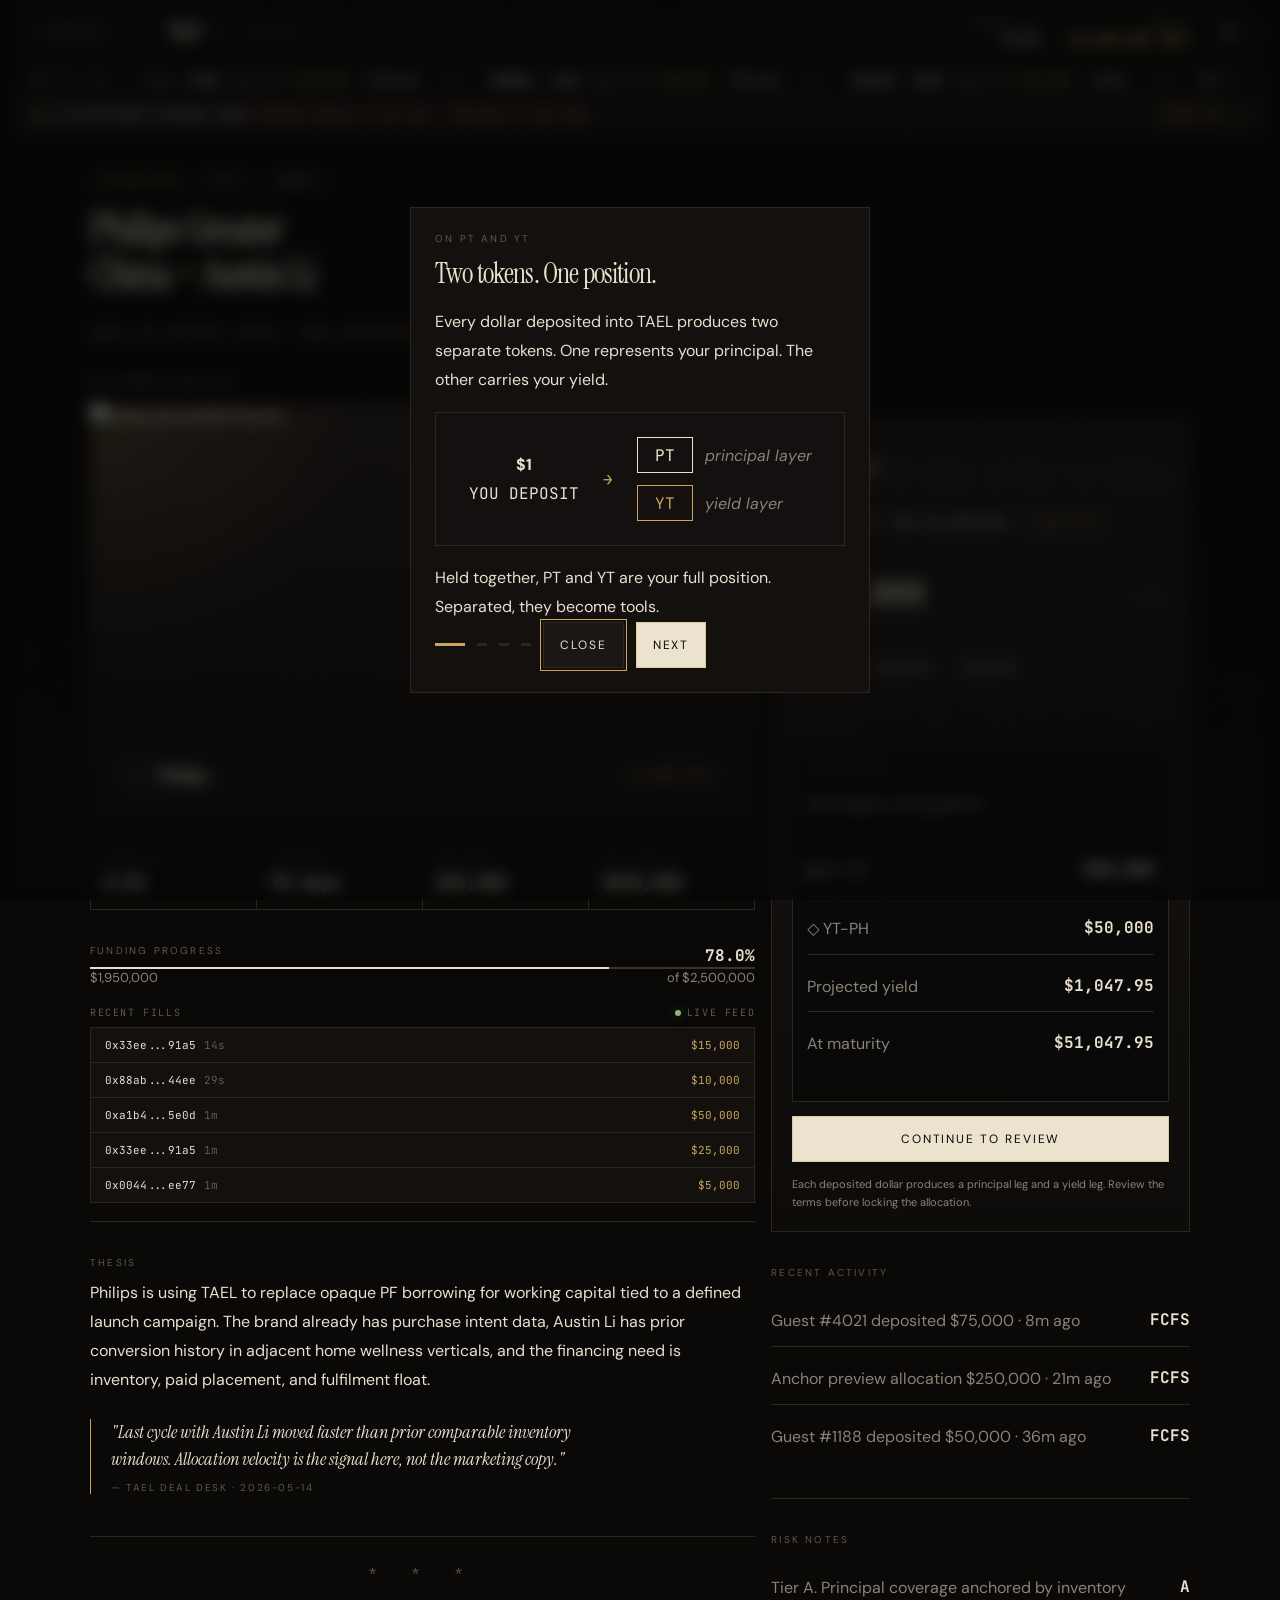
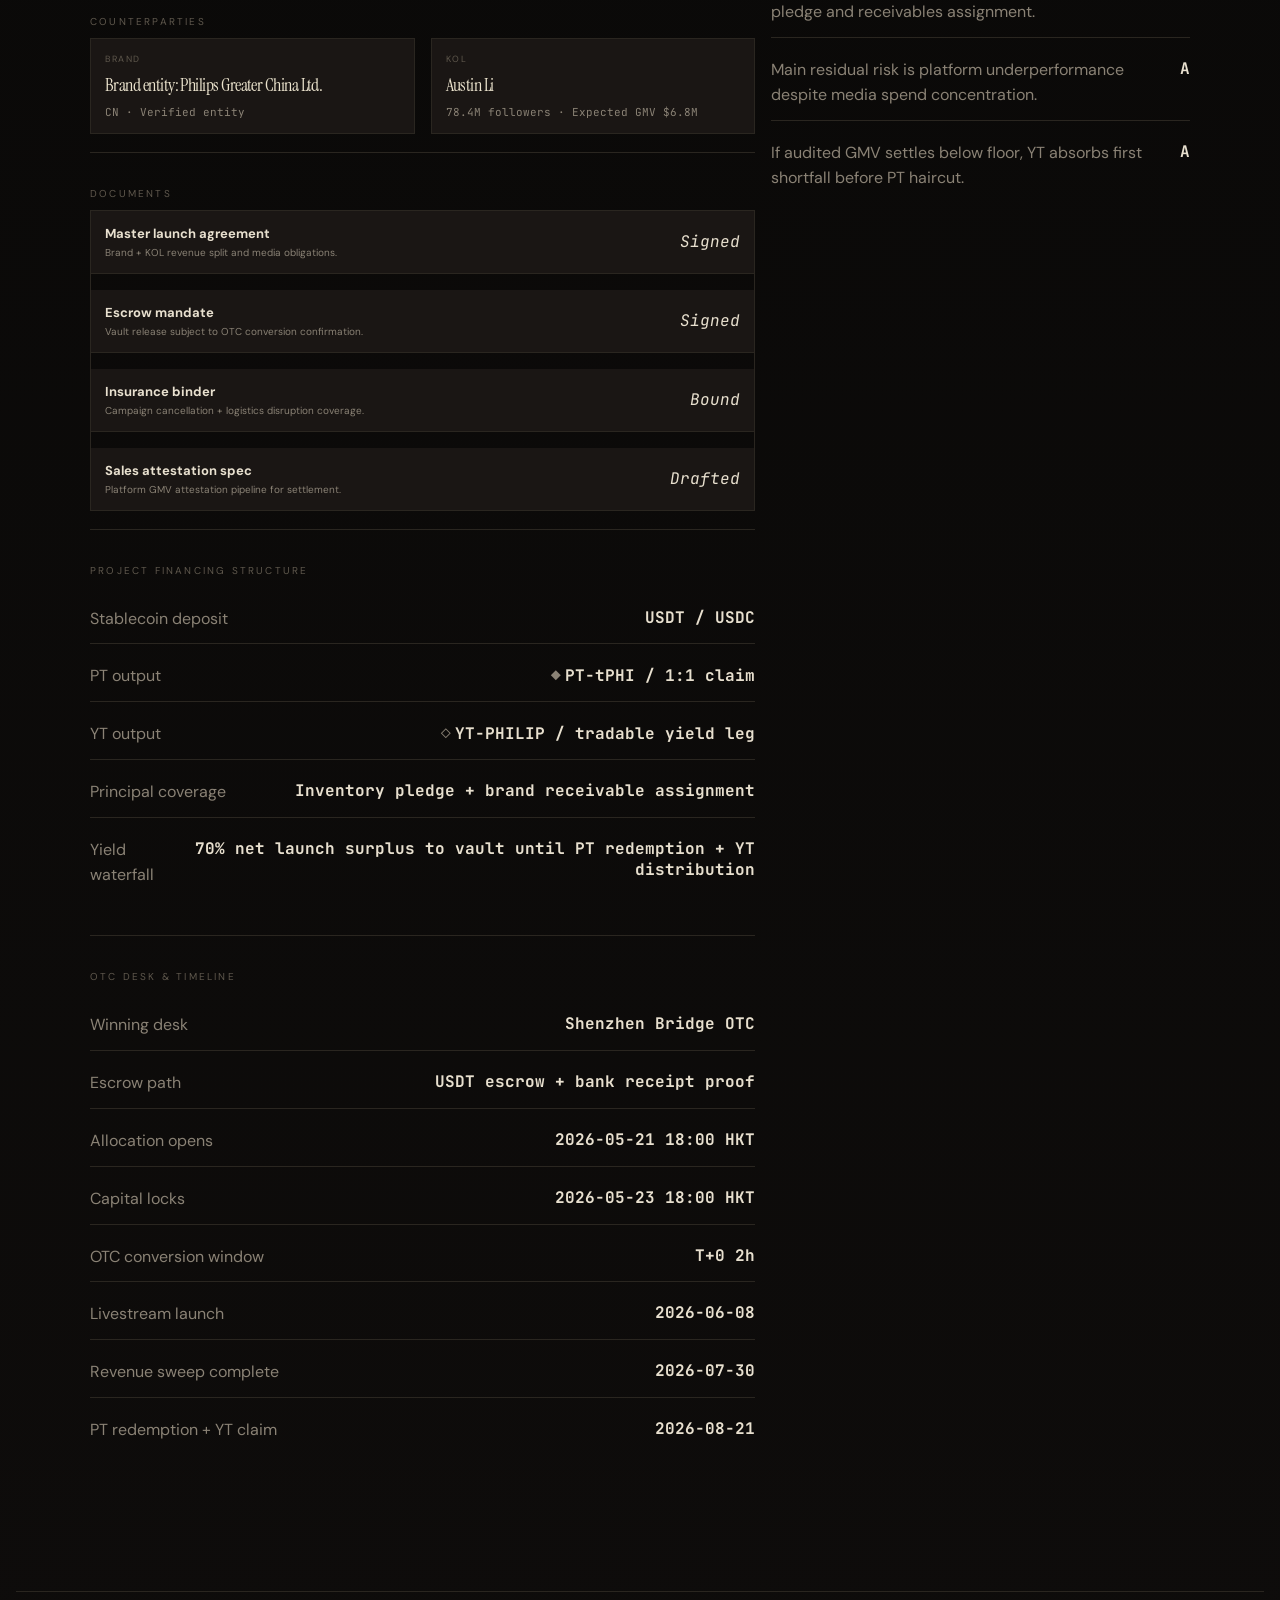
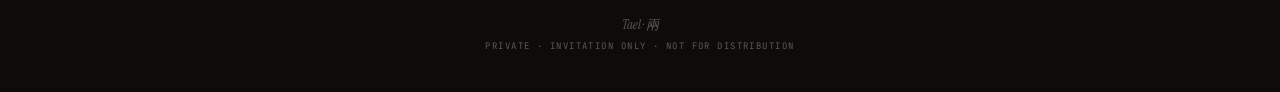
==== commit 2c06e1bc: "Apply reference design improvements across all UI layers - Replace rgba ghost borders with solid war" ====
--- a/deal.html
+++ b/deal.html
@@ -11,7 +11,7 @@
     <link rel="preconnect" href="https://fonts.googleapis.com" />
     <link rel="preconnect" href="https://fonts.gstatic.com" crossorigin />
     <link
-      href="https://fonts.googleapis.com/css2?family=DM+Sans:wght@400;500;700&family=Instrument+Serif:ital@0;1&family=JetBrains+Mono:wght@400;600&display=swap"
+      href="https://fonts.googleapis.com/css2?family=DM+Sans:wght@400;500;700&family=Instrument+Serif:ital@0;1&family=JetBrains+Mono:wght@400;600&family=Noto+Sans+SC:wght@300;400;500&family=Noto+Serif+SC:wght@400;500&display=swap"
       rel="stylesheet"
     />
     <link rel="stylesheet" href="./styles.css" />
@@ -19,19 +19,29 @@
   <body data-page="deal" class="noise">
     <div class="page-shell">
       <header class="artifact-bar detail-global-header">
-        <div class="artifact-left">
-          <a href="./index.html" class="back-link">← Back to markets</a>
-        </div>
-        <div class="artifact-actions">
-          <div class="wallet-chip">
-            <span class="wallet-label">INVITED AS</span>
-            <strong>#4729</strong>
+        <div class="artifact-bar-inner">
+          <div class="artifact-left">
+            <a href="./index.html" class="back-link mono" style="font-size:11px;letter-spacing:0.14em;">← MARKETS</a>
+            <div class="artifact-brandline" style="margin-left:16px;padding-left:16px;border-left:1px solid var(--line);">
+              <strong>Tael</strong>
+              <span class="mono" style="font-size:10px;letter-spacing:0.16em;color:var(--ink-faint);">兩 · PRIVATE</span>
+            </div>
           </div>
-          <div class="wallet-chip wallet-chip-balance">
-            <span>Wallet</span>
-            <strong id="wallet-balance">$1,000,000 USDT</strong>
+          <div class="artifact-actions">
+            <div class="wallet-chip">
+              <span class="wallet-label mono" style="font-size:9px;letter-spacing:0.18em;">INVITED AS</span>
+              <strong class="mono" style="font-size:11px;letter-spacing:0.08em;">#4729</strong>
+            </div>
+            <div class="wallet-chip wallet-chip-balance">
+              <span class="mono" style="font-size:9px;letter-spacing:0.18em;">WALLET</span>
+              <strong id="wallet-balance" class="mono" style="font-size:13px;color:var(--gold);">$1,000,000 USDT</strong>
+            </div>
+            <div class="lang-toggle">
+              <button class="lang-btn active" data-lang="en">EN</button>
+              <span class="lang-sep">·</span>
+              <button class="lang-btn" data-lang="zh">中</button>
+            </div>
           </div>
-          <button class="header-help mono" id="header-education" aria-label="How PT and YT work">?</button>
         </div>
       </header>
 
@@ -41,6 +51,11 @@
       <main class="content-frame detail-page-frame">
         <section id="deal-page-detail" class="detail-page-panel"></section>
       </main>
+
+      <footer style="border-top:1px solid var(--line);margin-top:60px;padding:24px 0;text-align:center;">
+        <div style="font-family:'Instrument Serif',serif;font-style:italic;color:var(--ink-faint);font-size:13px;">Tael · 兩</div>
+        <div class="mono" style="font-size:9px;color:var(--ink-faint);letter-spacing:0.16em;margin-top:6px;">PRIVATE · INVITATION ONLY · NOT FOR DISTRIBUTION</div>
+      </footer>
     </div>
 
     <dialog id="action-modal" class="action-modal"></dialog>
--- a/styles.css
+++ b/styles.css
@@ -7,12 +7,15 @@
   --ink: #e8e0cf;
   --ink-soft: #8a8275;
   --ink-faint: #5f584d;
-  --line: rgba(232, 224, 207, 0.08);
-  --line-strong: rgba(232, 224, 207, 0.16);
+  --line: #2a2620;
+  --line-strong: #3a342d;
   --gold: #c9a55c;
+  --gold-dim: #8e7440;
   --gold-soft: rgba(201, 165, 92, 0.14);
+  --amber: #d4944a;
   --sage: #8eb37d;
   --rust: #c46b6b;
+  --cream: #ebe3cd;
   --shadow: 0 26px 80px rgba(0, 0, 0, 0.34);
 }
 
@@ -27,10 +30,7 @@
 body {
   margin: 0;
   color: var(--ink);
-  background:
-    radial-gradient(circle at top left, rgba(201, 165, 92, 0.12), transparent 22%),
-    radial-gradient(circle at top right, rgba(142, 179, 125, 0.05), transparent 18%),
-    linear-gradient(180deg, #080706 0%, var(--bg) 42%, #0e0c0b 100%);
+  background: linear-gradient(180deg, #080706 0%, var(--bg) 42%, #0e0c0b 100%);
   font-family: "DM Sans", system-ui, sans-serif;
 }
 
@@ -52,9 +52,27 @@
   inset: 0;
   z-index: 100;
   pointer-events: none;
-  opacity: 0.035;
+  opacity: 0.012;
   background-image: url("data:image/svg+xml;utf8,<svg viewBox='0 0 200 200' xmlns='http://www.w3.org/2000/svg'><filter id='n'><feTurbulence type='fractalNoise' baseFrequency='0.9' numOctaves='3' stitchTiles='stitch'/></filter><rect width='100%' height='100%' filter='url(%23n)'/></svg>");
   mix-blend-mode: overlay;
+}
+
+@keyframes fadeUp {
+  from { opacity: 0; transform: translateY(8px); }
+  to { opacity: 1; transform: translateY(0); }
+}
+
+.fade-up {
+  animation: fadeUp 400ms ease-out forwards;
+}
+
+.tael-hover {
+  transition: background 200ms ease-out, border-color 200ms ease-out;
+}
+
+.tael-hover:hover {
+  background: var(--surface-2) !important;
+  border-color: var(--line-strong) !important;
 }
 
 button,
@@ -83,10 +101,10 @@
 
 .page-shell {
   min-height: 100vh;
-  padding: 16px;
-}
-
-.artifact-bar,
+  padding: 0 16px 16px;
+}
+
+.artifact-bar-inner,
 .artifact-left,
 .artifact-actions,
 .panel-head,
@@ -101,12 +119,24 @@
 }
 
 .artifact-bar {
+  display: block;
   max-width: 1380px;
-  margin: 0 auto 20px;
-  padding: 16px 18px;
-  border: 1px solid var(--line);
-  background: rgba(10, 9, 8, 0.94);
-  backdrop-filter: blur(14px);
+  margin: 0 auto;
+  padding: 14px 0 0;
+  border: none;
+  border-bottom: 1px solid var(--line);
+  background: var(--bg);
+  position: sticky;
+  top: 0;
+  z-index: 40;
+}
+
+.artifact-bar-inner {
+  display: flex;
+  align-items: center;
+  justify-content: space-between;
+  gap: 12px;
+  padding-bottom: 12px;
 }
 
 .artifact-left {
@@ -243,6 +273,7 @@
 .content-frame {
   max-width: 1380px;
   margin: 0 auto;
+  padding-top: 40px;
   padding-bottom: 96px;
 }
 
@@ -394,24 +425,15 @@
 .metric-card,
 .account-grid article {
   border: 1px solid var(--line);
-  background: rgba(20, 17, 15, 0.92);
+  background: var(--surface);
   box-shadow: none;
 }
 
 .hero-sheet {
-  padding: 34px 32px;
+  padding: 40px 0 36px;
   position: relative;
-  overflow: hidden;
-}
-
-.hero-sheet::after {
-  content: "";
-  position: absolute;
-  inset: 0;
-  background:
-    linear-gradient(130deg, rgba(201, 165, 92, 0.07), transparent 36%),
-    linear-gradient(180deg, transparent 0%, rgba(255, 255, 255, 0.015) 100%);
-  pointer-events: none;
+  border: none;
+  background: transparent;
 }
 
 .hero-copy {
@@ -457,11 +479,20 @@
 }
 
 .eyebrow {
-  margin: 0 0 14px;
+  margin: 0 0 10px;
   text-transform: uppercase;
   letter-spacing: 0.22em;
   font-size: 10px;
   color: var(--ink-faint);
+}
+
+.eyebrow.serif-italic {
+  font-family: "Instrument Serif", serif;
+  font-style: italic;
+  text-transform: none;
+  letter-spacing: 0;
+  font-size: 14px;
+  color: var(--ink-soft);
 }
 
 .lead {
@@ -472,66 +503,73 @@
 }
 
 .hero-marginalia {
-  margin-top: 18px;
-  color: var(--ink-faint);
-  font-family: "Instrument Serif", serif;
-  font-style: italic;
-  font-size: 12px;
+  display: none;
 }
 
 .hero-metrics {
-  margin-top: 34px;
-  padding-top: 0;
-  border-top: 0;
+  margin-top: 32px;
   display: grid;
   grid-template-columns: repeat(4, minmax(0, 1fr));
   gap: 1px;
   border: 1px solid var(--line);
   background: var(--line);
-  position: relative;
-  z-index: 1;
 }
 
 .hero-metric {
   display: grid;
-  gap: 10px;
-  padding: 18px 16px;
-  min-height: 112px;
+  gap: 8px;
+  padding: 20px 16px;
   border: 0;
-  background: rgba(10, 9, 8, 0.96);
+  background: var(--bg);
 }
 
 .hero-metric span {
-  font-size: 10px;
+  font-size: 9px;
   text-transform: uppercase;
   letter-spacing: 0.18em;
+  font-family: "JetBrains Mono", monospace;
+  color: var(--ink-faint);
 }
 
 .hero-metric strong {
   font-size: 28px;
-  color: #ebe3cd;
+  color: var(--cream, #ebe3cd);
+  font-family: "Instrument Serif", serif;
+  font-weight: 400;
+  line-height: 1;
 }
 
 .hero-metric small {
   color: var(--ink-soft);
-  font-size: 11px;
+  font-size: 10px;
   letter-spacing: 0.04em;
+  font-family: "JetBrains Mono", monospace;
 }
 
 .tab-strip,
 .mobile-nav {
-  display: grid;
-  gap: 8px;
+  display: flex;
+  gap: 0;
 }
 
 .tab-strip {
-  grid-template-columns: repeat(5, max-content);
-  margin: 14px 0 18px;
+  margin: 0 0 -1px;
+  overflow-x: auto;
 }
 
 .nav-link {
-  padding: 12px 16px;
-  transition: 180ms ease-out;
+  padding: 10px 16px;
+  font-family: "JetBrains Mono", monospace;
+  font-size: 11px;
+  letter-spacing: 0.14em;
+  text-transform: uppercase;
+  color: var(--ink-soft);
+  border: none;
+  border-bottom: 1px solid transparent;
+  background: transparent;
+  cursor: pointer;
+  transition: color 180ms ease-out, border-color 180ms ease-out;
+  white-space: nowrap;
 }
 
 .nav-link.active,
@@ -539,7 +577,7 @@
 .inline-button:hover,
 .back-link:hover {
   color: #ebe3cd;
-  border-color: var(--line-strong);
+  border-bottom-color: var(--ink);
   background: transparent;
 }
 
@@ -571,7 +609,7 @@
 }
 
 .home-book-grid {
-  grid-template-columns: minmax(0, 1.2fr) 360px;
+  grid-template-columns: 1fr;
 }
 
 .portfolio-grid {
@@ -588,7 +626,7 @@
 
 .section.active {
   display: block;
-  animation: fadeIn 180ms ease-out;
+  animation: fadeUp 300ms ease-out;
 }
 
 .sort-pills,
@@ -695,21 +733,23 @@
 
 .deal-list {
   border: 1px solid var(--line);
+  overflow: hidden;
 }
 
 .deal-card {
   position: relative;
-  padding: 18px;
-  border-left: 2px solid transparent;
+  padding: 20px 18px;
   border-bottom: 1px solid var(--line);
-  transition: border-color 180ms ease-out, background 180ms ease-out;
-  background: rgba(20, 17, 15, 0.92);
+  transition: background 200ms ease-out, border-color 200ms ease-out;
+  background: var(--surface);
+  cursor: pointer;
+  width: 100%;
+  text-align: left;
 }
 
 .deal-card:hover,
 .deal-card.active {
-  border-left-color: var(--gold);
-  background: rgba(28, 24, 22, 0.98);
+  background: var(--surface-2);
 }
 
 .deal-card:last-child {
@@ -717,15 +757,8 @@
 }
 
 .deal-chevron {
-  color: var(--gold);
+  color: var(--ink-faint);
   font-size: 12px;
-  transform: translateX(0);
-  transition: transform 180ms ease-out;
-}
-
-.deal-card:hover .deal-chevron,
-.deal-card.active .deal-chevron {
-  transform: translateX(5px);
 }
 
 .deal-top,
@@ -926,37 +959,41 @@
   display: grid;
   grid-template-columns: repeat(4, minmax(0, 1fr));
   gap: 12px;
-  margin: 14px 0 12px;
+  margin: 14px 0 0;
 }
 
 .deal-stat {
-  padding: 12px 0 2px;
+  padding: 0;
 }
 
 .deal-stat span {
   display: block;
-  margin-bottom: 6px;
-  color: var(--ink-soft);
+  margin-bottom: 4px;
+  color: var(--ink-faint);
   font-size: 9px;
   letter-spacing: 0.16em;
+  font-family: "JetBrains Mono", monospace;
+  text-transform: uppercase;
 }
 
 .deal-stat strong {
   color: var(--ink);
-  font-size: 15px;
+  font-size: 16px;
+  font-family: "JetBrains Mono", monospace;
+  font-variant-numeric: tabular-nums;
 }
 
 .progress-track {
-  height: 6px;
-  background: rgba(255, 255, 255, 0.06);
+  height: 2px;
+  background: var(--line-strong);
   overflow: hidden;
+  position: relative;
 }
 
 .progress-fill {
   height: 100%;
-  background: linear-gradient(90deg, #8a6c38, #c9a55c 45%, #ebe3cd 100%);
-  transform-origin: left;
-  animation: fillGrow 700ms ease-out;
+  background: var(--ink);
+  transition: width 600ms ease-out;
 }
 
 .product-render {
@@ -3031,3 +3068,119 @@
     scroll-behavior: auto !important;
   }
 }
+
+/* ============ LANG TOGGLE ============ */
+.lang-toggle {
+  display: flex;
+  align-items: center;
+  gap: 6px;
+  border-left: 1px solid var(--line);
+  padding-left: 12px;
+}
+
+.lang-btn {
+  font-family: "JetBrains Mono", monospace;
+  font-size: 11px;
+  letter-spacing: 0.08em;
+  color: var(--ink-faint);
+  background: transparent;
+  border: none;
+  cursor: pointer;
+  padding: 0;
+  transition: color 150ms;
+}
+
+.lang-btn.active {
+  color: var(--ink);
+}
+
+.lang-sep {
+  color: var(--ink-faint);
+  font-size: 10px;
+}
+
+/* ============ HOW IT WORKS BOTTOM BLOCK ============ */
+.how-it-works-block {
+  margin-top: 48px;
+  padding: 24px 20px;
+  border: 1px solid var(--line);
+  background: var(--surface);
+}
+
+.how-it-works-block .eyebrow {
+  margin-bottom: 12px;
+}
+
+.how-it-works-body {
+  font-family: "Instrument Serif", serif;
+  color: var(--ink);
+  font-size: 15px;
+  line-height: 1.7;
+  max-width: 720px;
+}
+
+/* ============ LIVE LEDGER HEADER ============ */
+.live-ledger-header {
+  display: flex;
+  align-items: baseline;
+  justify-content: space-between;
+  margin-bottom: 16px;
+}
+
+.live-ledger-title {
+  font-family: "Instrument Serif", serif;
+  color: var(--ink);
+  font-size: 18px;
+  font-weight: 400;
+}
+
+.live-ledger-meta {
+  font-family: "JetBrains Mono", monospace;
+  font-size: 10px;
+  letter-spacing: 0.16em;
+  color: var(--ink-faint);
+}
+
+/* ============ DOCUMENT ROW HOVER ============ */
+.document-row {
+  transition: background 200ms ease-out;
+}
+
+.document-row:hover {
+  background: var(--surface-2) !important;
+}
+
+/* ============ PROGRESS FILL COLOR OVERRIDES ============ */
+.progress-fill.fill-cream { background: var(--cream, #ebe3cd); }
+.progress-fill.fill-gold { background: var(--gold); }
+.progress-fill.fill-amber { background: var(--amber); }
+.progress-fill.fill-sage { background: var(--sage); }
+
+/* ============ SNIPPET STAT GRID UPDATES ============ */
+.snippet-stat-grid {
+  background: var(--line);
+}
+
+.snippet-stat-card {
+  background: var(--bg);
+}
+
+/* ============ DEAL LIST HEADER ============ */
+.deal-list-shell {
+  border: 1px solid var(--line);
+  overflow: hidden;
+}
+
+/* ============ INFO RIBBON SIMPLIFICATION ============ */
+.info-ribbon {
+  display: none;
+}
+
+/* ============ HEADER WALLET CHIP UPDATES ============ */
+.wallet-chip {
+  border-left: 1px solid var(--line);
+  border-top: none;
+  border-bottom: none;
+  border-right: none;
+}
+
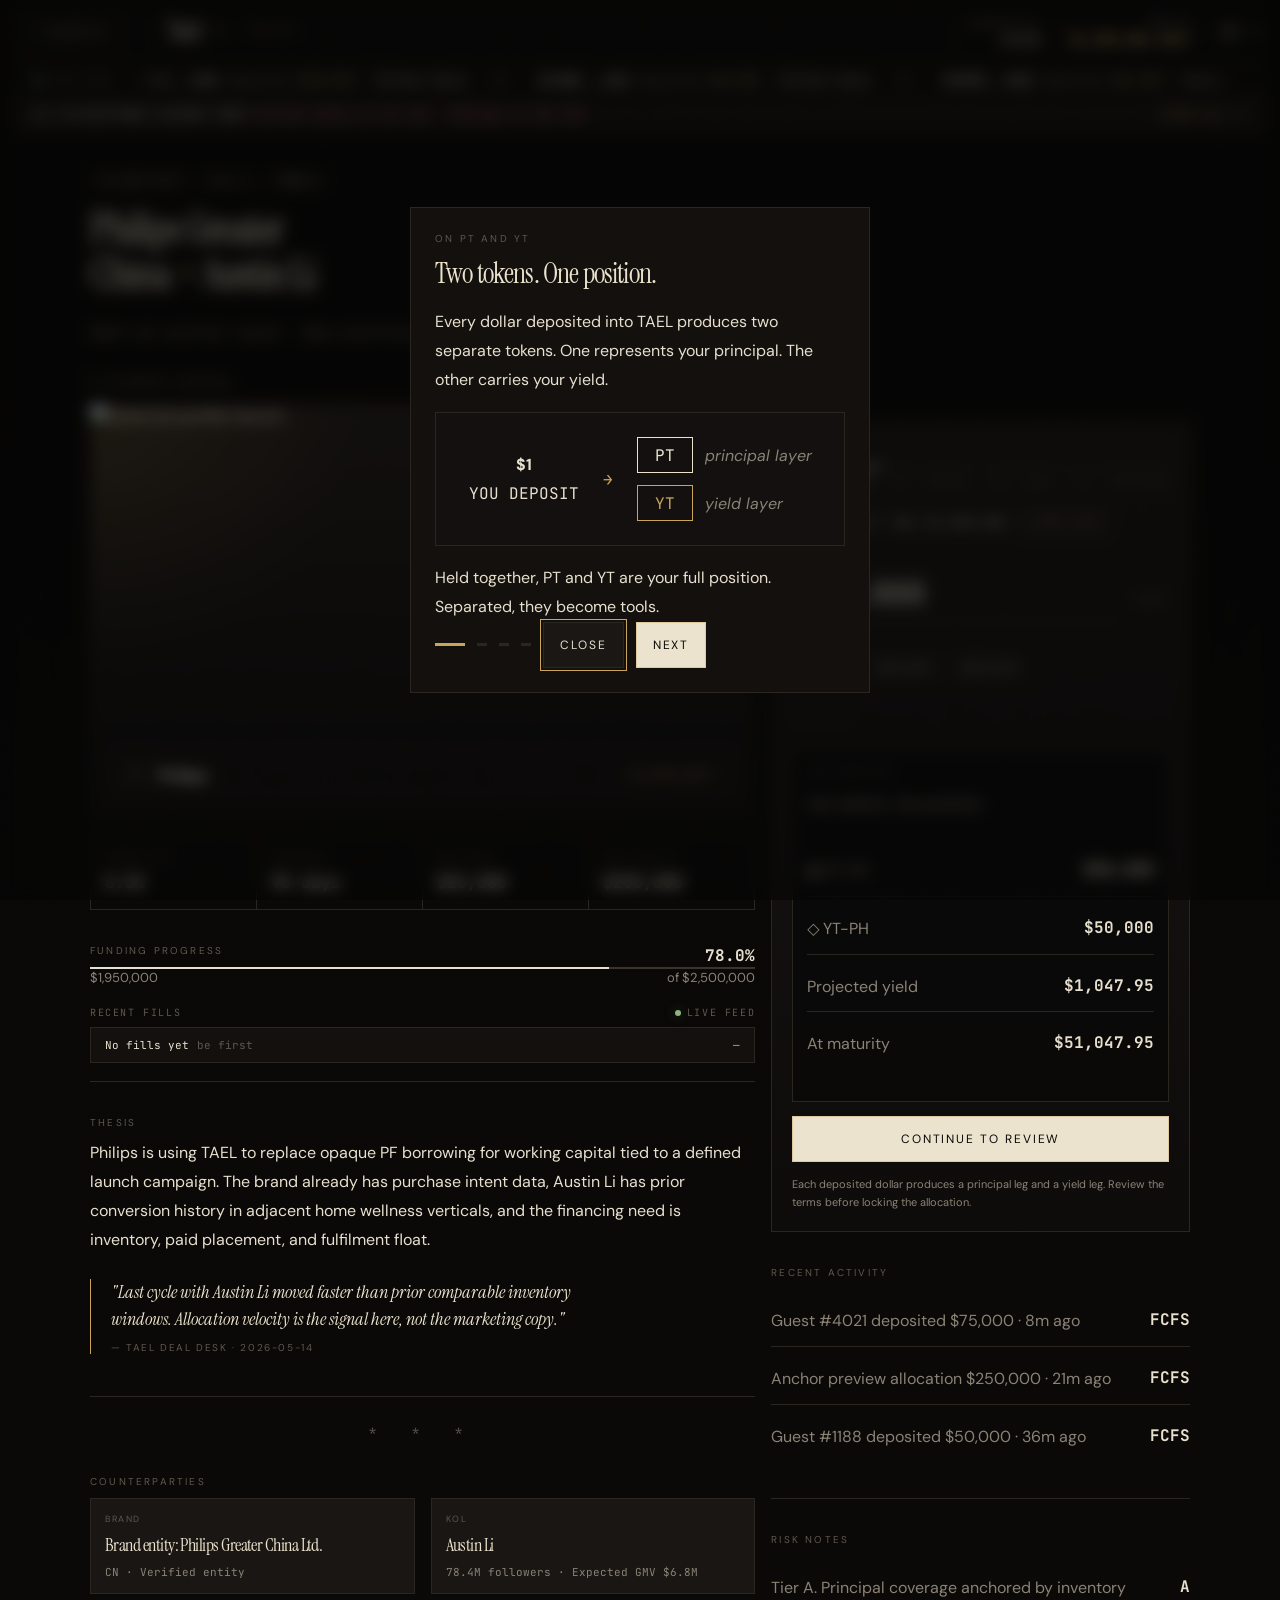
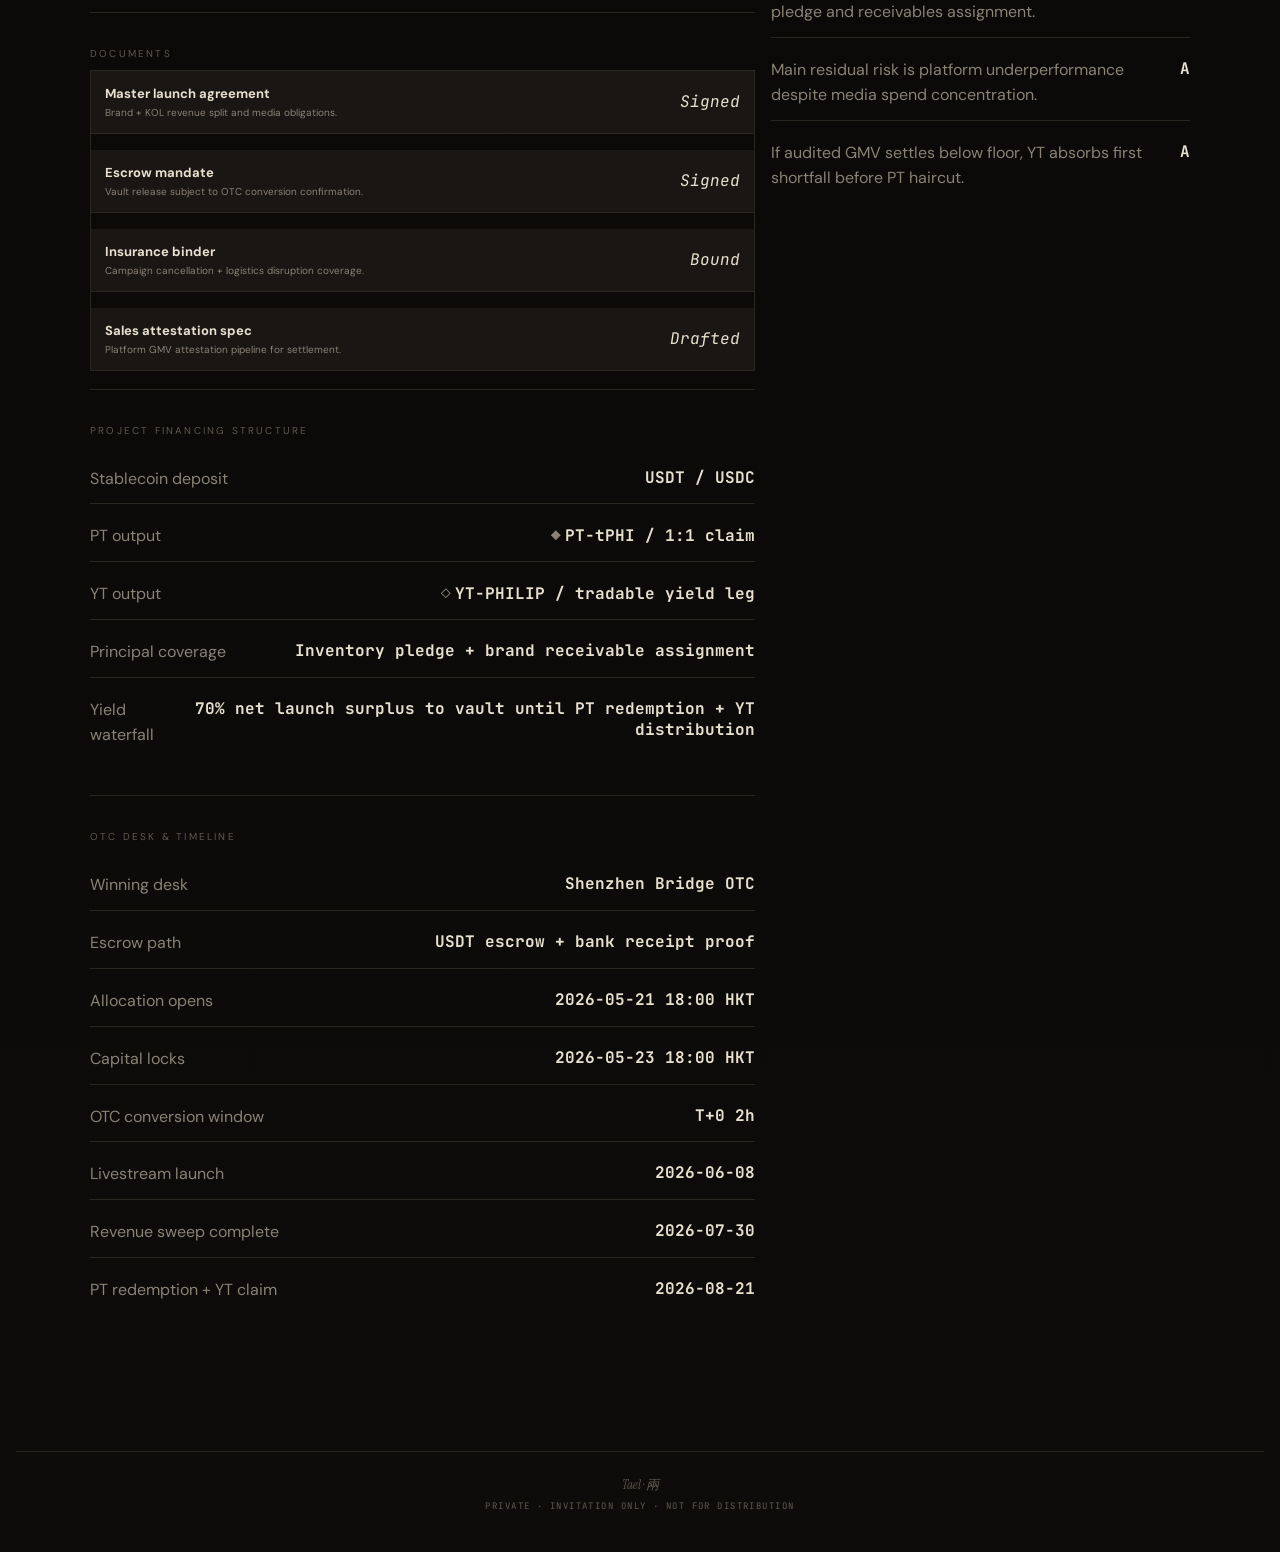
==== commit 678bca7b: "feat: enhance web view layout and mobile UX Add deposit sidebar next to deal list and improve mobile" ====
--- a/deal.html
+++ b/deal.html
@@ -2,7 +2,7 @@
 <html lang="en">
   <head>
     <meta charset="UTF-8" />
-    <meta name="viewport" content="width=device-width, initial-scale=1.0" />
+    <meta name="viewport" content="width=device-width, initial-scale=1.0, maximum-scale=1.0, user-scalable=no" />
     <title>TAEL Deal</title>
     <meta
       name="description"
--- a/styles.css
+++ b/styles.css
@@ -612,6 +612,133 @@
   grid-template-columns: 1fr;
 }
 
+/* Markets split layout - deal list + deposit sidebar */
+.markets-split-layout {
+  display: grid;
+  grid-template-columns: minmax(0, 1fr) 420px;
+  gap: 20px;
+  align-items: start;
+}
+
+.markets-list-panel {
+  min-width: 0;
+}
+
+.markets-deposit-sidebar {
+  position: sticky;
+  top: 100px;
+  padding: 20px;
+  border: 1px solid var(--line);
+  background: var(--surface);
+  max-height: calc(100vh - 120px);
+  overflow-y: auto;
+}
+
+.markets-deposit-sidebar::-webkit-scrollbar {
+  width: 4px;
+}
+
+.markets-deposit-sidebar::-webkit-scrollbar-track {
+  background: transparent;
+}
+
+.markets-deposit-sidebar::-webkit-scrollbar-thumb {
+  background: var(--line);
+  border-radius: 2px;
+}
+
+.sidebar-deal-header {
+  display: grid;
+  gap: 12px;
+  margin-bottom: 16px;
+  padding-bottom: 16px;
+  border-bottom: 1px solid var(--line);
+}
+
+.sidebar-deal-badges {
+  display: flex;
+  gap: 8px;
+  flex-wrap: wrap;
+}
+
+.sidebar-deal-title {
+  font-family: 'Instrument Serif', serif;
+  font-size: 22px;
+  color: var(--ink);
+  line-height: 1.15;
+}
+
+.sidebar-deal-meta {
+  font-size: 11px;
+  color: var(--ink-soft);
+  letter-spacing: 0.03em;
+}
+
+.sidebar-stats-grid {
+  display: grid;
+  grid-template-columns: repeat(2, 1fr);
+  gap: 10px;
+  margin-bottom: 16px;
+}
+
+.sidebar-stat {
+  padding: 10px;
+  border: 1px solid var(--line);
+  background: rgba(10, 9, 8, 0.6);
+}
+
+.sidebar-stat span {
+  display: block;
+  font-size: 9px;
+  color: var(--ink-faint);
+  letter-spacing: 0.14em;
+  margin-bottom: 4px;
+}
+
+.sidebar-stat strong {
+  font-size: 14px;
+  color: var(--gold);
+}
+
+.sidebar-progress {
+  margin-bottom: 16px;
+}
+
+.sidebar-progress .funding-line {
+  font-size: 10px;
+}
+
+.sidebar-empty {
+  display: flex;
+  flex-direction: column;
+  align-items: center;
+  justify-content: center;
+  text-align: center;
+  padding: 40px 20px;
+  min-height: 300px;
+}
+
+.sidebar-empty-icon {
+  font-family: 'Instrument Serif', serif;
+  font-size: 48px;
+  color: var(--ink-faint);
+  margin-bottom: 16px;
+}
+
+.sidebar-empty h3 {
+  font-family: 'Instrument Serif', serif;
+  font-size: 18px;
+  color: var(--ink-soft);
+  margin-bottom: 8px;
+}
+
+.sidebar-empty p {
+  font-size: 12px;
+  color: var(--ink-faint);
+  max-width: 28ch;
+  line-height: 1.5;
+}
+
 .portfolio-grid {
   grid-template-columns: minmax(0, 1.1fr) 380px;
 }
@@ -2532,6 +2659,14 @@
   .account-shell {
     grid-template-columns: 1fr;
   }
+
+  .markets-split-layout {
+    grid-template-columns: 1fr;
+  }
+
+  .markets-deposit-sidebar {
+    display: none;
+  }
 }
 
 @media (max-width: 900px) {
@@ -2757,9 +2892,54 @@
   }
 
   .mobile-nav .nav-link {
-    padding: 10px 0 8px;
+    padding: 12px 4px 10px;
     font-size: 11px;
     letter-spacing: 0.04em;
+    min-height: 44px;
+    display: flex;
+    align-items: center;
+    justify-content: center;
+  }
+
+  /* Improved touch targets */
+  .deal-card {
+    padding: 18px 16px;
+    min-height: 44px;
+    -webkit-tap-highlight-color: transparent;
+  }
+
+  .deal-card:active {
+    background: var(--surface-2);
+    transform: scale(0.99);
+    transition: transform 100ms ease-out;
+  }
+
+  .sort-pill,
+  .filter-pill {
+    min-height: 44px;
+    padding: 12px 14px;
+  }
+
+  .quick-pick {
+    min-height: 44px;
+    padding: 10px 14px;
+  }
+
+  .action-button,
+  .secondary-button,
+  .inline-button {
+    min-height: 48px;
+    padding: 14px 18px;
+  }
+
+  /* Improved checkbox touch targets */
+  .ack-row {
+    padding: 14px 0;
+  }
+
+  .ack-row input[type="checkbox"] {
+    width: 22px;
+    height: 22px;
   }
 }
 
@@ -2959,7 +3139,28 @@
   }
 
   .deal-card {
-    padding: 16px;
+    padding: 18px 16px;
+  }
+
+  .deal-card:active {
+    transform: scale(0.98);
+  }
+
+  /* Mobile-friendly input - prevents iOS zoom */
+  .ticket-input {
+    font-size: 16px;
+  }
+
+  /* Larger touch targets on mobile */
+  .mobile-nav .nav-link {
+    min-height: 48px;
+    padding: 14px 4px 12px;
+  }
+
+  .action-button,
+  .secondary-button {
+    min-height: 52px;
+    font-size: 13px;
   }
 
   .deal-bottom {
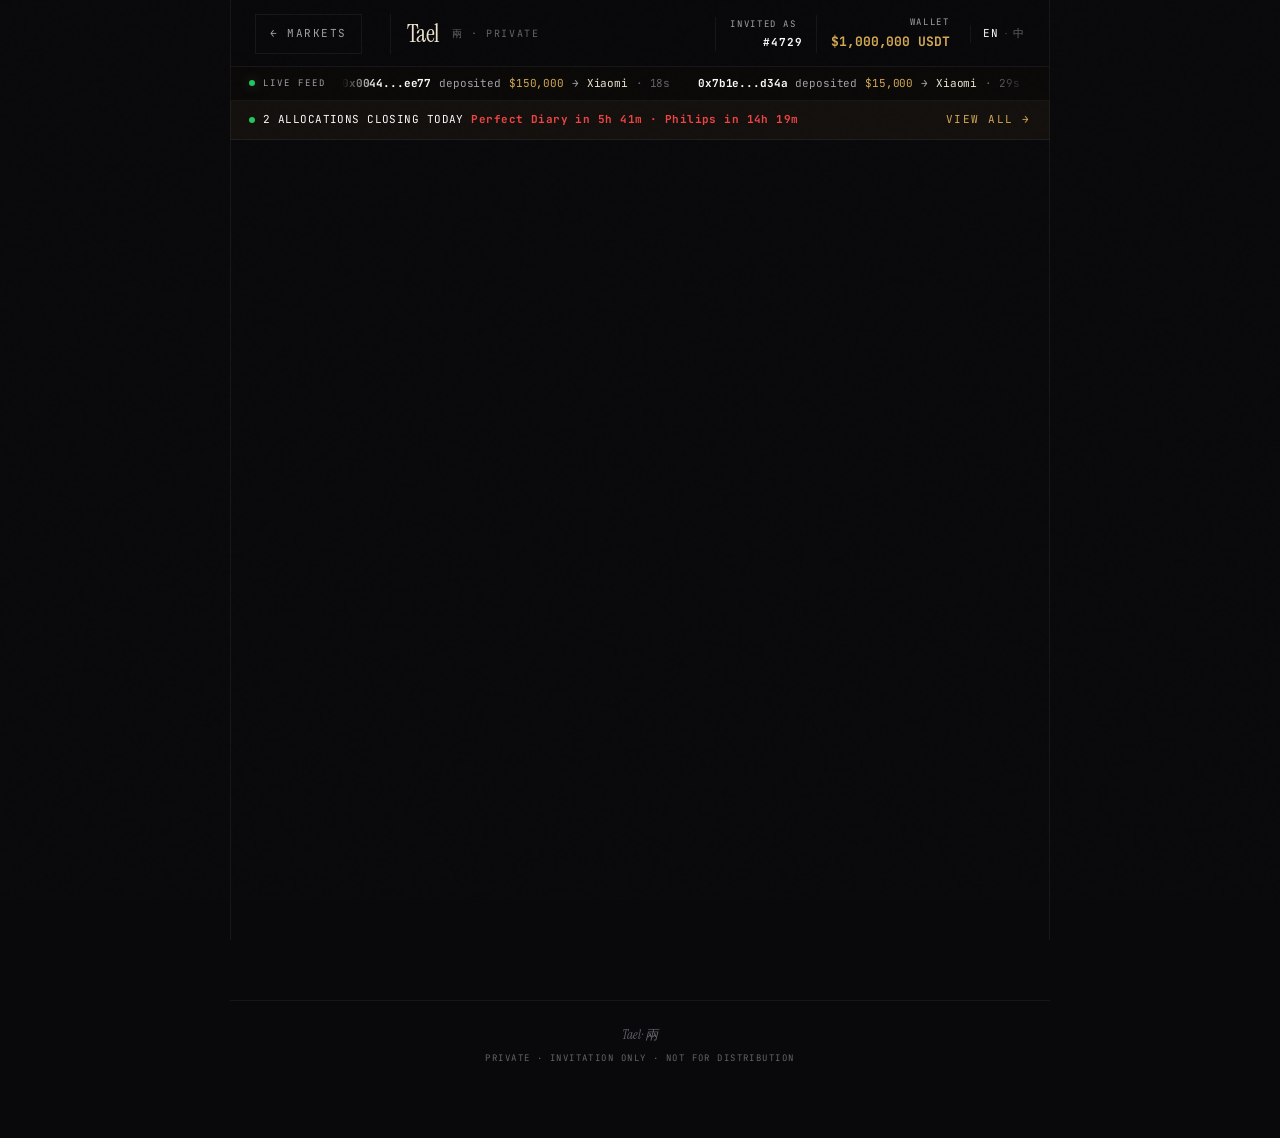
==== commit d631536f: "feat: implement URL-based routing and update file structure Refactor app routing and structure, upda" ====
--- a/deal.html
+++ b/deal.html
@@ -21,7 +21,7 @@
       <header class="artifact-bar detail-global-header">
         <div class="artifact-bar-inner">
           <div class="artifact-left">
-            <a href="./index.html" class="back-link mono" style="font-size:11px;letter-spacing:0.14em;">← MARKETS</a>
+            <a href="/app" class="back-link mono" style="font-size:11px;letter-spacing:0.14em;">← MARKETS</a>
             <div class="artifact-brandline" style="margin-left:16px;padding-left:16px;border-left:1px solid var(--line);">
               <strong>Tael</strong>
               <span class="mono" style="font-size:10px;letter-spacing:0.16em;color:var(--ink-faint);">兩 · PRIVATE</span>
--- a/styles.css
+++ b/styles.css
@@ -1,22 +1,54 @@
 :root {
-  --bg: #0a0908;
-  --bg-2: #100e0d;
-  --surface: #14110f;
-  --surface-2: #1c1816;
-  --surface-3: #221d1a;
-  --ink: #e8e0cf;
-  --ink-soft: #8a8275;
-  --ink-faint: #5f584d;
-  --line: #2a2620;
-  --line-strong: #3a342d;
-  --gold: #c9a55c;
-  --gold-dim: #8e7440;
-  --gold-soft: rgba(201, 165, 92, 0.14);
-  --amber: #d4944a;
-  --sage: #8eb37d;
-  --rust: #c46b6b;
-  --cream: #ebe3cd;
-  --shadow: 0 26px 80px rgba(0, 0, 0, 0.34);
+  /* Refined dark palette - inspired by Linear */
+  --bg: #09090b;
+  --bg-2: #0f0f11;
+  --surface: #131316;
+  --surface-2: #1a1a1e;
+  --surface-3: #222226;
+  --bg-card: rgba(19, 19, 22, 0.7);
+  
+  /* Text hierarchy */
+  --ink: #fafaf9;
+  --ink-soft: #a1a1a6;
+  --ink-faint: #63636a;
+  --ink-muted: #3f3f46;
+  
+  /* Borders */
+  --line: rgba(255, 255, 255, 0.06);
+  --line-strong: rgba(255, 255, 255, 0.1);
+  --line-hover: rgba(255, 255, 255, 0.15);
+  
+  /* Accent - warm gold, less saturated */
+  --gold: #d4a853;
+  --gold-dim: #9a7a3d;
+  --gold-soft: rgba(212, 168, 83, 0.1);
+  --gold-glow: rgba(212, 168, 83, 0.15);
+  
+  /* Status colors */
+  --amber: #f59e0b;
+  --sage: #22c55e;
+  --rust: #ef4444;
+  --cream: #fafaf9;
+  
+  /* Shadows */
+  --shadow: 0 1px 2px rgba(0, 0, 0, 0.4);
+  --shadow-lg: 0 8px 32px rgba(0, 0, 0, 0.5);
+  --shadow-glow: 0 0 40px rgba(212, 168, 83, 0.08);
+  
+  /* Spacing scale */
+  --space-1: 4px;
+  --space-2: 8px;
+  --space-3: 12px;
+  --space-4: 16px;
+  --space-5: 24px;
+  --space-6: 32px;
+  --space-7: 48px;
+  --space-8: 64px;
+  
+  /* Border radius */
+  --radius-sm: 6px;
+  --radius-md: 8px;
+  --radius-lg: 12px;
 }
 
 * {
@@ -25,18 +57,33 @@
 
 html {
   scroll-behavior: smooth;
+  -webkit-font-smoothing: antialiased;
+  -moz-osx-font-smoothing: grayscale;
 }
 
 body {
   margin: 0;
   color: var(--ink);
-  background: linear-gradient(180deg, #080706 0%, var(--bg) 42%, #0e0c0b 100%);
-  font-family: "DM Sans", system-ui, sans-serif;
-}
-
-* {
-  border-radius: 0 !important;
-}
+  background: var(--bg);
+  font-family: "Inter", "DM Sans", system-ui, -apple-system, sans-serif;
+  font-size: 14px;
+  line-height: 1.6;
+  letter-spacing: -0.01em;
+}
+
+/* Prevent body scroll when mobile modal is open */
+body.modal-open {
+  overflow: hidden;
+  position: fixed;
+  width: 100%;
+  height: 100%;
+}
+
+/* Allow rounded corners selectively */
+.rounded-sm { border-radius: var(--radius-sm) !important; }
+.rounded-md { border-radius: var(--radius-md) !important; }
+.rounded-lg { border-radius: var(--radius-lg) !important; }
+.rounded-full { border-radius: 9999px !important; }
 
 .live-dot,
 .watch-dot,
@@ -58,21 +105,36 @@
 }
 
 @keyframes fadeUp {
-  from { opacity: 0; transform: translateY(8px); }
+  from { opacity: 0; transform: translateY(12px); }
   to { opacity: 1; transform: translateY(0); }
 }
 
+@keyframes fadeIn {
+  from { opacity: 0; }
+  to { opacity: 1; }
+}
+
+@keyframes subtle-pulse {
+  0%, 100% { opacity: 1; }
+  50% { opacity: 0.7; }
+}
+
 .fade-up {
-  animation: fadeUp 400ms ease-out forwards;
-}
-
+  animation: fadeUp 500ms cubic-bezier(0.16, 1, 0.3, 1) forwards;
+}
+
+.fade-in {
+  animation: fadeIn 400ms ease-out forwards;
+}
+
+/* Refined hover states */
 .tael-hover {
-  transition: background 200ms ease-out, border-color 200ms ease-out;
+  transition: all 200ms cubic-bezier(0.16, 1, 0.3, 1);
 }
 
 .tael-hover:hover {
   background: var(--surface-2) !important;
-  border-color: var(--line-strong) !important;
+  border-color: var(--line-hover) !important;
 }
 
 button,
@@ -102,6 +164,22 @@
 .page-shell {
   min-height: 100vh;
   padding: 0 16px 16px;
+}
+
+/* Desktop: centered container with elegant side margins */
+@media (min-width: 1024px) {
+  .page-shell {
+    padding: 0 230px 48px;
+    background: linear-gradient(
+      90deg,
+      var(--bg) 0%,
+      var(--bg) calc(50% - 380px),
+      transparent calc(50% - 380px),
+      transparent calc(50% + 380px),
+      var(--bg) calc(50% + 380px),
+      var(--bg) 100%
+    );
+  }
 }
 
 .artifact-bar-inner,
@@ -120,15 +198,26 @@
 
 .artifact-bar {
   display: block;
-  max-width: 1380px;
+  max-width: 1200px;
   margin: 0 auto;
-  padding: 14px 0 0;
+  padding: var(--space-4) 0 0;
   border: none;
   border-bottom: 1px solid var(--line);
-  background: var(--bg);
+  background: rgba(9, 9, 11, 0.85);
+  backdrop-filter: blur(12px);
+  -webkit-backdrop-filter: blur(12px);
   position: sticky;
   top: 0;
   z-index: 40;
+}
+
+/* Desktop: add subtle side borders to header */
+@media (min-width: 1024px) {
+  .artifact-bar {
+    border-left: 1px solid var(--line);
+    border-right: 1px solid var(--line);
+    padding: 14px 24px 0;
+  }
 }
 
 .artifact-bar-inner {
@@ -271,16 +360,36 @@
 }
 
 .content-frame {
-  max-width: 1380px;
+  max-width: 1200px;
   margin: 0 auto;
   padding-top: 40px;
   padding-bottom: 96px;
 }
 
+/* Desktop: add side borders for contained look */
+@media (min-width: 1024px) {
+  .content-frame {
+    border-left: 1px solid var(--line);
+    border-right: 1px solid var(--line);
+    padding-left: 24px;
+    padding-right: 24px;
+    background: var(--bg);
+    min-height: calc(100vh - 100px);
+  }
+}
+
 .live-ticker-shell,
 .urgency-shell {
-  max-width: 1380px;
+  max-width: 1200px;
   margin: 0 auto;
+}
+
+/* Desktop: ticker borders */
+@media (min-width: 1024px) {
+  .live-ticker-shell {
+    border-left: 1px solid var(--line);
+    border-right: 1px solid var(--line);
+  }
 }
 
 .live-ticker-shell {
@@ -436,10 +545,147 @@
   background: transparent;
 }
 
+.hero-main {
+  display: flex;
+  justify-content: space-between;
+  align-items: flex-start;
+  gap: 40px;
+}
+
 .hero-copy {
-  max-width: 980px;
+  max-width: 520px;
   position: relative;
   z-index: 1;
+  flex-shrink: 0;
+}
+
+.hero-trust {
+  display: flex;
+  flex-direction: column;
+  gap: 24px;
+  opacity: 0.5;
+  flex-shrink: 1;
+  min-width: 0;
+  overflow: hidden;
+}
+
+.trust-label {
+  font-size: 9px;
+  letter-spacing: 0.12em;
+  color: var(--ink-faint);
+  text-transform: uppercase;
+  margin-bottom: 8px;
+  display: block;
+}
+
+.hero-brands,
+.hero-kols {
+  display: flex;
+  flex-direction: column;
+}
+
+.trust-logos {
+  display: flex;
+  align-items: center;
+  gap: 20px;
+  flex-wrap: wrap;
+  max-width: 280px;
+}
+
+.trust-logo-text {
+  font-family: 'Inter', sans-serif;
+  font-size: 14px;
+  font-weight: 600;
+  letter-spacing: -0.02em;
+  color: var(--ink);
+  opacity: 0.6;
+  transition: opacity 200ms ease;
+  white-space: nowrap;
+}
+
+.trust-logo-text:hover {
+  opacity: 1;
+}
+
+.trust-faces {
+  display: flex;
+  flex-wrap: wrap;
+  gap: 6px;
+  max-width: 200px;
+}
+
+.trust-faces img {
+  width: 32px;
+  height: 32px;
+  border-radius: 50%;
+  object-fit: cover;
+  filter: grayscale(30%);
+  transition: filter 200ms ease, transform 200ms ease;
+}
+
+.trust-faces img:hover {
+  filter: grayscale(0%);
+  transform: scale(1.1);
+}
+
+/* Mobile: stack hero */
+@media (max-width: 768px) {
+  .hero-sheet {
+    padding: 16px 0 12px;
+  }
+  
+  .hero-main {
+    flex-direction: row;
+    align-items: flex-start;
+    justify-content: space-between;
+    gap: 16px;
+  }
+  
+  .hero-copy {
+    flex: 1;
+    min-width: 0;
+  }
+  
+  .hero-copy h1 {
+    font-size: 18px;
+    line-height: 1.3;
+  }
+  
+  .hero-line,
+  .hero-emphasis {
+    white-space: nowrap;
+  }
+  
+  .hero-trust {
+    flex-direction: column;
+    gap: 12px;
+    opacity: 0.5;
+    flex-shrink: 0;
+  }
+  
+  .trust-logos {
+    max-width: 80px;
+    gap: 6px;
+  }
+  
+  .trust-logo-text {
+    font-size: 9px;
+  }
+  
+  .trust-faces {
+    max-width: 80px;
+    gap: 3px;
+  }
+  
+  .trust-faces img {
+    width: 18px;
+    height: 18px;
+  }
+  
+  .trust-label {
+    font-size: 8px;
+    margin-bottom: 6px;
+  }
 }
 
 h1,
@@ -455,9 +701,10 @@
 }
 
 h1 {
-  font-size: clamp(40px, 7vw, 74px);
-  line-height: 0.96;
-  max-width: 12ch;
+  font-size: clamp(32px, 5vw, 56px);
+  line-height: 1.1;
+  max-width: none;
+  white-space: pre-line;
 }
 
 .hero-emphasis {
@@ -612,26 +859,22 @@
   grid-template-columns: 1fr;
 }
 
-/* Markets split layout - deal list + deposit sidebar */
+/* Markets split layout - deal list only (sidebar hidden) */
 .markets-split-layout {
-  display: grid;
-  grid-template-columns: minmax(0, 1fr) 420px;
-  gap: 20px;
-  align-items: start;
+  display: block;
 }
 
 .markets-list-panel {
   min-width: 0;
+  width: 100%;
 }
 
 .markets-deposit-sidebar {
-  position: sticky;
-  top: 100px;
-  padding: 20px;
-  border: 1px solid var(--line);
-  background: var(--surface);
-  max-height: calc(100vh - 120px);
-  overflow-y: auto;
+  display: none;
+}
+
+.markets-deposit-sidebar.hidden {
+  display: none !important;
 }
 
 .markets-deposit-sidebar::-webkit-scrollbar {
@@ -754,6 +997,18 @@
 .section.active {
   display: block;
   animation: fadeUp 300ms ease-out;
+}
+
+/* Hide hero-sheet when not on markets section */
+.hero-sheet {
+  display: block;
+}
+
+body:has(#portfolio.active) .hero-sheet,
+body:has(#exchange.active) .hero-sheet,
+body:has(#desk.active) .hero-sheet,
+body:has(#account.active) .hero-sheet {
+  display: none;
 }
 
 .sort-pills,
@@ -863,24 +1118,335 @@
   overflow: hidden;
 }
 
+/* PC: 2-column grid for deal cards */
+@media (min-width: 900px) {
+  .deal-list {
+    display: grid;
+    grid-template-columns: repeat(2, 1fr);
+    gap: var(--space-4);
+    border: none;
+    padding: var(--space-2);
+    background: transparent;
+  }
+  
+  .deal-card {
+    margin-bottom: 0;
+  }
+}
+
 .deal-card {
   position: relative;
-  padding: 20px 18px;
-  border-bottom: 1px solid var(--line);
-  transition: background 200ms ease-out, border-color 200ms ease-out;
-  background: var(--surface);
+  padding: var(--space-5) var(--space-5);
+  border: 1px solid var(--line);
+  border-radius: var(--radius-lg);
+  transition: all 250ms cubic-bezier(0.16, 1, 0.3, 1);
+  background: var(--bg-card);
+  backdrop-filter: blur(8px);
   cursor: pointer;
   width: 100%;
   text-align: left;
+  margin-bottom: var(--space-3);
+}
+
+.deal-card::before {
+  content: '';
+  position: absolute;
+  inset: 0;
+  border-radius: var(--radius-lg);
+  background: linear-gradient(135deg, rgba(255,255,255,0.02) 0%, transparent 50%);
+  pointer-events: none;
 }
 
 .deal-card:hover,
 .deal-card.active {
   background: var(--surface-2);
+  border-color: var(--line-hover);
+  transform: translateY(-2px);
+  box-shadow: var(--shadow-lg);
+}
+
+.deal-card:active {
+  transform: translateY(0);
 }
 
 .deal-card:last-child {
-  border-bottom: 0;
+  margin-bottom: 0;
+}
+
+/* ===== Enhanced Deal Card with Logos & Stats ===== */
+.deal-card-header {
+  display: flex;
+  justify-content: space-between;
+  align-items: flex-start;
+  margin-bottom: 16px;
+}
+
+.deal-card-badges {
+  display: flex;
+  gap: 8px;
+}
+
+.deal-card-apy {
+  text-align: right;
+}
+
+.deal-card-apy .gold {
+  display: block;
+  font-size: 24px;
+  font-weight: 600;
+  color: var(--gold);
+  line-height: 1;
+}
+
+.deal-card-apy .label {
+  font-size: 9px;
+  color: var(--ink-faint);
+  letter-spacing: 0.1em;
+  margin-top: 4px;
+}
+
+.deal-card-main {
+  margin-bottom: 16px;
+}
+
+.deal-card-parties {
+  display: flex;
+  align-items: center;
+  gap: 12px;
+  margin-bottom: 12px;
+}
+
+.deal-card-brand,
+.deal-card-kol {
+  display: flex;
+  align-items: center;
+  gap: 10px;
+  flex: 1;
+  min-width: 0;
+}
+
+.deal-card-logo {
+  width: 36px;
+  height: 36px;
+  border-radius: 6px;
+  object-fit: contain;
+  background: var(--surface-2);
+  padding: 4px;
+  flex-shrink: 0;
+}
+
+.deal-card-kol-img {
+  width: 36px;
+  height: 36px;
+  border-radius: 50%;
+  object-fit: cover;
+  flex-shrink: 0;
+}
+
+.deal-card-brand-info,
+.deal-card-kol-info {
+  min-width: 0;
+  overflow: hidden;
+}
+
+.brand-name,
+.kol-name {
+  display: block;
+  font-size: 14px;
+  font-weight: 600;
+  color: var(--ink);
+  white-space: nowrap;
+  overflow: hidden;
+  text-overflow: ellipsis;
+}
+
+.brand-stats,
+.kol-stats {
+  display: block;
+  font-size: 10px;
+  color: var(--ink-faint);
+  white-space: nowrap;
+  overflow: hidden;
+  text-overflow: ellipsis;
+  margin-top: 2px;
+}
+
+.deal-card-x {
+  color: var(--ink-faint);
+  font-size: 18px;
+  flex-shrink: 0;
+}
+
+.deal-card-desc {
+  font-size: 13px;
+  line-height: 1.5;
+  color: var(--ink-soft);
+  margin: 0;
+  display: -webkit-box;
+  -webkit-line-clamp: 2;
+  -webkit-box-orient: vertical;
+  overflow: hidden;
+}
+
+.deal-card-highlights {
+  display: flex;
+  flex-wrap: wrap;
+  gap: 8px;
+  margin-top: 12px;
+}
+
+.highlight-tag {
+  display: inline-flex;
+  align-items: center;
+  padding: 4px 10px;
+  border-radius: 4px;
+  font-size: 11px;
+  font-weight: 500;
+  letter-spacing: 0.02em;
+}
+
+.highlight-tag.category {
+  background: var(--surface-2);
+  color: var(--ink-soft);
+  border: 1px solid var(--line);
+}
+
+.highlight-tag.hero {
+  background: linear-gradient(135deg, rgba(212, 175, 55, 0.12) 0%, rgba(212, 175, 55, 0.06) 100%);
+  color: var(--gold);
+  border: 1px solid rgba(212, 175, 55, 0.25);
+}
+
+.deal-card-footer {
+  display: grid;
+  grid-template-columns: repeat(4, 1fr);
+  gap: 12px;
+  padding-top: 16px;
+  border-top: 1px solid var(--line);
+  margin-bottom: 12px;
+}
+
+.deal-card-stat {
+  text-align: center;
+}
+
+.deal-card-stat span {
+  display: block;
+  font-size: 9px;
+  color: var(--ink-faint);
+  letter-spacing: 0.08em;
+  text-transform: uppercase;
+  margin-bottom: 4px;
+}
+
+.deal-card-stat strong {
+  display: block;
+  font-size: 13px;
+  color: var(--ink);
+}
+
+.deal-card-progress-bar .progress-track {
+  height: 4px;
+}
+
+.deal-card-activity {
+  display: flex;
+  align-items: center;
+  gap: 8px;
+  margin-top: 12px;
+  padding-top: 12px;
+  border-top: 1px solid var(--line);
+}
+
+.activity-dot {
+  width: 6px;
+  height: 6px;
+  border-radius: 50%;
+  background: var(--sage);
+  animation: pulse 2s ease-in-out infinite;
+}
+
+@keyframes pulse {
+  0%, 100% { opacity: 1; }
+  50% { opacity: 0.4; }
+}
+
+.activity-text {
+  font-size: 11px;
+  color: var(--ink-faint);
+  white-space: nowrap;
+  overflow: hidden;
+  text-overflow: ellipsis;
+}
+
+/* Mobile: adjust deal card layout */
+@media (max-width: 640px) {
+  .deal-card {
+    padding: 16px;
+  }
+  
+  .deal-card-header {
+    flex-wrap: wrap;
+    gap: 12px;
+  }
+  
+  .deal-card-apy .gold {
+    font-size: 20px;
+  }
+  
+  .deal-card-parties {
+    flex-direction: column;
+    align-items: stretch;
+    gap: 10px;
+  }
+  
+  .deal-card-x {
+    display: none;
+  }
+  
+  .deal-card-brand,
+  .deal-card-kol {
+    padding: 8px 0;
+    border-bottom: 1px solid var(--line);
+  }
+  
+  .deal-card-kol {
+    border-bottom: none;
+  }
+  
+  .deal-card-logo,
+  .deal-card-kol-img {
+    width: 32px;
+    height: 32px;
+  }
+  
+  .brand-name,
+  .kol-name {
+    font-size: 13px;
+  }
+  
+  .brand-stats,
+  .kol-stats {
+    font-size: 9px;
+  }
+  
+  .deal-card-desc {
+    font-size: 12px;
+    -webkit-line-clamp: 3;
+  }
+  
+  .deal-card-footer {
+    grid-template-columns: repeat(2, 1fr);
+    gap: 8px;
+  }
+  
+  .deal-card-stat span {
+    font-size: 8px;
+  }
+  
+  .deal-card-stat strong {
+    font-size: 12px;
+  }
 }
 
 .deal-chevron {
@@ -1033,35 +1599,56 @@
 }
 
 .badge {
-  padding: 3px 8px;
+  padding: 4px 10px;
   font-size: 10px;
-  letter-spacing: 0.2em;
+  font-weight: 500;
+  letter-spacing: 0.06em;
   text-transform: uppercase;
   display: inline-flex;
   align-items: center;
   gap: 6px;
   line-height: 1;
+  border-radius: 4px;
+  background: var(--surface-2);
+  border: 1px solid var(--line);
+  color: var(--ink-soft);
+  transition: all 200ms ease;
 }
 
 .badge.risk {
-  color: var(--ink-soft);
+  color: var(--ink-faint);
+  background: transparent;
+  border-color: var(--line);
 }
 
 .badge.open,
 .badge.active {
   color: var(--sage);
+  background: rgba(34, 197, 94, 0.08);
+  border-color: rgba(34, 197, 94, 0.2);
 }
 
 .badge.fast {
   color: var(--gold);
+  background: var(--gold-soft);
+  border-color: rgba(212, 168, 83, 0.2);
 }
 
 .badge.soon {
   color: var(--rust);
+  background: rgba(239, 68, 68, 0.08);
+  border-color: rgba(239, 68, 68, 0.2);
 }
 
 .badge.locked {
-  color: var(--ink-soft);
+  color: var(--ink-faint);
+  background: var(--surface);
+}
+
+.badge.filled {
+  color: var(--sage);
+  background: rgba(34, 197, 94, 0.1);
+  border-color: rgba(34, 197, 94, 0.25);
 }
 
 .badge.active::before {
@@ -1111,27 +1698,30 @@
 }
 
 .progress-track {
-  height: 2px;
-  background: var(--line-strong);
+  height: 3px;
+  background: var(--surface-3);
   overflow: hidden;
   position: relative;
+  border-radius: 2px;
 }
 
 .progress-fill {
   height: 100%;
-  background: var(--ink);
-  transition: width 600ms ease-out;
+  background: linear-gradient(90deg, var(--gold-dim), var(--gold));
+  transition: width 800ms cubic-bezier(0.16, 1, 0.3, 1);
+  border-radius: 2px;
 }
 
 .product-render {
   min-height: 280px;
   aspect-ratio: 16 / 10;
   border: 1px solid var(--line);
+  border-radius: var(--radius-lg);
   display: grid;
   place-items: center;
   background:
-    radial-gradient(circle at top left, rgba(201, 165, 92, 0.14), transparent 34%),
-    linear-gradient(180deg, rgba(34, 29, 26, 0.98), rgba(16, 14, 13, 0.98));
+    radial-gradient(circle at top left, var(--gold-soft), transparent 40%),
+    linear-gradient(180deg, var(--surface-2), var(--surface));
   overflow: hidden;
   position: relative;
 }
@@ -1176,34 +1766,82 @@
   gap: 1px;
   border: 1px solid var(--line);
   background: var(--line);
+  border-radius: var(--radius-md);
+  overflow: hidden;
 }
 
 .snippet-stat-card {
-  padding: 16px 14px;
-  background: rgba(10, 9, 8, 0.98);
+  padding: var(--space-4) var(--space-4);
+  background: var(--surface);
+  transition: background 200ms ease;
+  min-width: 0;
+  overflow: hidden;
+}
+
+.snippet-stat-card:hover {
+  background: var(--surface-2);
 }
 
 .snippet-stat-card span,
 .counterparty-label {
   display: block;
   color: var(--ink-faint);
-  font-size: 9px;
-  letter-spacing: 0.18em;
+  font-size: 10px;
+  font-weight: 500;
+  letter-spacing: 0.08em;
   text-transform: uppercase;
-  margin-bottom: 8px;
+  margin-bottom: var(--space-2);
 }
 
 .snippet-stat-card strong {
   display: block;
-  color: #ebe3cd;
-  font-size: 16px;
+  color: var(--ink);
+  font-size: 18px;
+  font-weight: 600;
+  letter-spacing: -0.02em;
+  overflow: hidden;
+  text-overflow: ellipsis;
+  white-space: nowrap;
 }
 
 .snippet-stat-card small {
   display: block;
-  margin-top: 6px;
+  margin-top: var(--space-2);
   color: var(--ink-soft);
-  font-size: 10px;
+  font-size: 11px;
+  overflow: hidden;
+  text-overflow: ellipsis;
+  white-space: nowrap;
+}
+
+/* tUSD highlight card */
+.snippet-stat-card.tusd-highlight {
+  background: linear-gradient(135deg, rgba(212, 175, 55, 0.08) 0%, var(--surface) 100%);
+  border: 1px solid var(--gold-dim);
+  position: relative;
+}
+
+.snippet-stat-card.tusd-highlight span {
+  color: var(--gold);
+  font-weight: 600;
+}
+
+.snippet-stat-card.tusd-highlight strong {
+  color: var(--gold);
+}
+
+.tusd-badge {
+  display: inline-block;
+  margin-top: 8px;
+  padding: 2px 8px;
+  background: rgba(212, 175, 55, 0.15);
+  border: 1px solid var(--gold-dim);
+  border-radius: 4px;
+  font-size: 9px;
+  font-weight: 600;
+  letter-spacing: 0.05em;
+  text-transform: uppercase;
+  color: var(--gold);
 }
 
 .detail-title {
@@ -1226,6 +1864,11 @@
 .detail-layout {
   grid-template-columns: minmax(0, 1.35fr) minmax(320px, 0.85fr);
   align-items: start;
+}
+
+/* Hide mobile allocate summary on desktop */
+.mobile-allocate-summary {
+  display: none;
 }
 
 .counterparty-grid {
@@ -1354,33 +1997,75 @@
 .ticket-stack,
 .ticket-receive-card {
   display: grid;
-  gap: 14px;
+  gap: 16px;
 }
 
 .ticket-receive-card {
-  padding: 14px;
-  border: 1px solid var(--line);
-  background: rgba(10, 9, 8, 0.88);
+  padding: 20px;
+  border: 1px solid rgba(212, 168, 83, 0.2);
+  background: linear-gradient(135deg, rgba(212, 168, 83, 0.06) 0%, rgba(10, 9, 8, 0.95) 100%);
+  border-radius: 12px;
+}
+
+.ticket-receive-head {
+  margin-bottom: 8px;
+}
+
+.ticket-note {
+  color: var(--ink-soft);
+  font-size: 13px;
+}
+
+.ticket-metrics {
+  display: grid;
+  gap: 0;
+}
+
+.ticket-metric {
+  display: flex;
+  justify-content: space-between;
+  align-items: center;
+  padding: 12px 0;
+  border-bottom: 1px solid var(--line);
+}
+
+.ticket-metric:last-child {
+  border-bottom: none;
+}
+
+.ticket-metric span {
+  font-size: 12px;
+  color: var(--ink-faint);
+  letter-spacing: 0.02em;
+}
+
+.ticket-metric strong {
+  font-size: 15px;
+  color: var(--ink);
 }
 
 .quick-picks {
   display: flex;
   flex-wrap: wrap;
-  gap: 8px;
+  gap: 10px;
 }
 
 .quick-pick {
-  padding: 6px 10px;
+  padding: 10px 16px;
   border: 1px solid var(--line);
   color: var(--ink-soft);
-  background: transparent;
+  background: rgba(255, 255, 255, 0.03);
   text-transform: uppercase;
-  letter-spacing: 0.12em;
+  letter-spacing: 0.08em;
+  font-size: 12px;
+  border-radius: 8px;
+  transition: all 150ms ease;
 }
 
 .quick-pick:hover {
-  color: #ebe3cd;
-  border-color: var(--line-strong);
+  color: var(--gold);
+  border-color: var(--gold);
+  background: rgba(212, 168, 83, 0.1);
 }
 
 .ticket-lock-row {
@@ -1414,6 +2099,28 @@
   margin-bottom: 18px;
 }
 
+/* Exchange stat cards enhancement */
+.exchange-stat-grid .snippet-stat-card {
+  background: linear-gradient(165deg, rgba(201, 169, 106, 0.06) 0%, rgba(20, 17, 15, 0.92) 50%);
+  border: 1px solid var(--gold-dim);
+  position: relative;
+  overflow: hidden;
+}
+
+.exchange-stat-grid .snippet-stat-card::after {
+  content: '';
+  position: absolute;
+  top: 0;
+  left: 20%;
+  right: 20%;
+  height: 1px;
+  background: linear-gradient(90deg, transparent, rgba(201, 169, 106, 0.3), transparent);
+}
+
+.exchange-stat-grid .snippet-stat-card strong {
+  color: var(--gold);
+}
+
 .position-card {
   padding: 18px;
   border: 1px solid var(--line);
@@ -1433,6 +2140,22 @@
   border: 1px solid var(--line);
   background: rgba(20, 17, 15, 0.92);
   overflow-x: auto;
+  padding: 16px;
+  border-radius: 4px;
+}
+
+.data-table-card .table-head {
+  padding: 0 20px 14px;
+  background: rgba(201, 169, 106, 0.02);
+  border-radius: 4px 4px 0 0;
+  margin: -16px -16px 8px;
+  padding-top: 14px;
+}
+
+.data-table-card .table-body {
+  display: flex;
+  flex-direction: column;
+  gap: 2px;
 }
 
 .desk-card-list {
@@ -1590,14 +2313,16 @@
   flex: 1;
   width: 100%;
   margin: 0;
-  padding: 8px 0;
+  padding: 12px 0;
   border: 0;
-  border-bottom: 1px solid var(--line-strong);
+  border-bottom: 2px solid var(--line-strong);
   background: transparent;
-  color: #ebe3cd;
-  font-size: 30px;
+  color: var(--gold);
+  font-size: 32px;
   font-family: "JetBrains Mono", monospace;
+  font-weight: 500;
   min-width: 0;
+  transition: border-color 150ms ease;
 }
 
 .ticket-input:focus {
@@ -1609,7 +2334,8 @@
   display: flex;
   align-items: baseline;
   gap: 8px;
-  margin: 14px 0;
+  margin: 16px 0;
+  padding: 8px 0;
 }
 
 .ticket-currency {
@@ -1618,9 +2344,12 @@
 }
 
 .ticket-unit {
-  font-size: 11px;
-  color: var(--ink-faint);
-  letter-spacing: 0.16em;
+  font-size: 12px;
+  color: var(--ink-faint);
+  letter-spacing: 0.12em;
+  background: rgba(255, 255, 255, 0.05);
+  padding: 4px 8px;
+  border-radius: 4px;
 }
 
 .ticket-metrics,
@@ -1662,6 +2391,24 @@
 .table-body .meta-row,
 .position-row .meta-row {
   color: var(--ink-soft);
+}
+
+/* tUSD row highlight */
+.wallet-action-row.tusd-row {
+  background: linear-gradient(90deg, rgba(212, 175, 55, 0.08) 0%, transparent 100%);
+  border-left: 2px solid var(--gold);
+  padding-left: 14px;
+  margin-left: -16px;
+  width: calc(100% + 16px);
+}
+
+.wallet-action-row.tusd-row span {
+  color: var(--gold);
+  font-weight: 600;
+}
+
+.wallet-action-row.tusd-row strong {
+  color: var(--gold);
 }
 
 .ticket-metric span {
@@ -1904,6 +2651,409 @@
   width: min(92vw, 760px);
 }
 
+/* Education Modal V2 - Improved Design */
+.education-modal-v2 {
+  width: min(94vw, 640px);
+  padding: 0;
+  overflow: hidden;
+}
+
+.edu-close-btn {
+  position: absolute;
+  top: 16px;
+  right: 16px;
+  width: 36px;
+  height: 36px;
+  display: grid;
+  place-items: center;
+  background: transparent;
+  border: 1px solid var(--line);
+  color: var(--ink-soft);
+  font-size: 14px;
+  cursor: pointer;
+  z-index: 10;
+  transition: all 150ms ease;
+}
+
+.edu-close-btn:hover {
+  background: var(--surface-2);
+  color: var(--ink);
+}
+
+.edu-header {
+  padding: 32px 32px 20px;
+  text-align: center;
+  border-bottom: 1px solid var(--line);
+  background: linear-gradient(180deg, rgba(30, 27, 24, 0.6) 0%, transparent 100%);
+}
+
+.edu-icon {
+  width: 56px;
+  height: 56px;
+  margin: 0 auto 16px;
+  display: grid;
+  place-items: center;
+  border: 1px solid var(--gold);
+  color: var(--gold);
+  font-size: 24px;
+}
+
+.edu-header .eyebrow {
+  margin-bottom: 8px;
+  letter-spacing: 0.18em;
+}
+
+.edu-header h3 {
+  font-family: 'Instrument Serif', serif;
+  font-size: 24px;
+  font-weight: 400;
+  color: var(--ink);
+}
+
+.edu-content {
+  padding: 24px 32px;
+  max-height: 50vh;
+  overflow-y: auto;
+}
+
+.edu-content::-webkit-scrollbar {
+  width: 4px;
+}
+
+.edu-content::-webkit-scrollbar-thumb {
+  background: var(--line);
+}
+
+/* Diagram V2 */
+.education-diagram-v2 {
+  display: flex;
+  align-items: center;
+  justify-content: center;
+  gap: 16px;
+  flex-wrap: wrap;
+  padding: 24px 16px;
+  margin: 16px 0;
+  border: 1px solid var(--line);
+  background: rgba(15, 13, 11, 0.7);
+}
+
+.edu-deposit-box {
+  display: grid;
+  gap: 6px;
+  text-align: center;
+  padding: 16px 20px;
+  border: 1px solid var(--line-strong);
+}
+
+.edu-amount {
+  font-size: 28px;
+  color: var(--ink);
+}
+
+.edu-label {
+  font-size: 9px;
+  letter-spacing: 0.14em;
+  color: var(--ink-faint);
+}
+
+.edu-flow-arrow {
+  color: var(--gold);
+}
+
+.edu-token-output {
+  display: grid;
+  gap: 10px;
+}
+
+.edu-token-card {
+  display: flex;
+  align-items: center;
+  gap: 12px;
+  padding: 10px 14px;
+  border: 1px solid var(--line);
+  background: rgba(20, 17, 14, 0.8);
+}
+
+.edu-token-card.pt .edu-token-badge {
+  border-color: #ebe3cd;
+  color: #ebe3cd;
+}
+
+.edu-token-card.yt .edu-token-badge {
+  border-color: var(--gold);
+  color: var(--gold);
+}
+
+.edu-token-badge {
+  width: 42px;
+  height: 32px;
+  display: grid;
+  place-items: center;
+  border: 1px solid;
+  font-size: 11px;
+  letter-spacing: 0.08em;
+}
+
+.edu-token-info {
+  display: grid;
+  gap: 2px;
+}
+
+.edu-token-info strong {
+  font-size: 12px;
+  color: var(--ink);
+}
+
+.edu-token-info span {
+  font-size: 10px;
+  color: var(--ink-faint);
+}
+
+/* Token Hero */
+.edu-token-hero {
+  width: 72px;
+  height: 48px;
+  margin: 0 auto 16px;
+  display: grid;
+  place-items: center;
+  border: 1px solid;
+  font-size: 18px;
+  letter-spacing: 0.1em;
+}
+
+.edu-token-hero.pt {
+  border-color: #ebe3cd;
+  color: #ebe3cd;
+}
+
+.edu-token-hero.yt {
+  border-color: var(--gold);
+  color: var(--gold);
+}
+
+/* Example Card */
+.edu-example-card {
+  margin: 16px 0;
+  border: 1px solid var(--line);
+  overflow: hidden;
+}
+
+.edu-example-header {
+  padding: 10px 14px;
+  background: rgba(20, 17, 14, 0.8);
+  border-bottom: 1px solid var(--line);
+}
+
+.edu-example-body {
+  padding: 14px;
+  display: grid;
+  gap: 10px;
+}
+
+.edu-example-row {
+  display: flex;
+  justify-content: space-between;
+  align-items: center;
+  gap: 12px;
+  padding-bottom: 10px;
+  border-bottom: 1px dashed var(--line);
+}
+
+.edu-example-row:last-child {
+  padding-bottom: 0;
+  border-bottom: 0;
+}
+
+.edu-example-row span {
+  font-size: 12px;
+  color: var(--ink-soft);
+}
+
+.edu-example-row strong {
+  font-size: 12px;
+  color: var(--ink);
+  text-align: right;
+}
+
+.edu-note {
+  text-align: center;
+  color: var(--ink-soft);
+}
+
+.edu-highlight {
+  padding: 12px 16px;
+  border-left: 2px solid var(--gold);
+  background: rgba(201, 169, 106, 0.08);
+  color: var(--ink);
+}
+
+/* Actions Grid */
+.edu-actions-grid {
+  display: grid;
+  grid-template-columns: repeat(3, 1fr);
+  gap: 12px;
+  margin: 20px 0;
+}
+
+.edu-action-card {
+  padding: 16px 12px;
+  text-align: center;
+  border: 1px solid var(--line);
+  background: rgba(15, 13, 11, 0.6);
+}
+
+.edu-action-icon {
+  font-size: 20px;
+  color: var(--gold);
+  margin-bottom: 10px;
+}
+
+.edu-action-title {
+  font-size: 11px;
+  letter-spacing: 0.12em;
+  color: var(--gold);
+  margin-bottom: 8px;
+}
+
+.edu-action-card p {
+  font-size: 11px;
+  line-height: 1.45;
+  color: var(--ink-soft);
+}
+
+/* Footer */
+.edu-footer {
+  padding: 20px 32px 24px;
+  border-top: 1px solid var(--line);
+  background: rgba(15, 13, 11, 0.5);
+}
+
+.edu-progress {
+  display: flex;
+  align-items: center;
+  justify-content: center;
+  gap: 8px;
+  margin-bottom: 16px;
+}
+
+.edu-dot {
+  width: 8px;
+  height: 8px;
+  border-radius: 50%;
+  border: 1px solid var(--line-strong);
+  background: transparent;
+  cursor: pointer;
+  padding: 0;
+  transition: all 150ms ease;
+}
+
+.edu-dot:hover {
+  border-color: var(--ink-soft);
+}
+
+.edu-dot.done {
+  background: var(--ink-faint);
+  border-color: var(--ink-faint);
+}
+
+.edu-dot.active {
+  background: var(--gold);
+  border-color: var(--gold);
+}
+
+.edu-progress-text {
+  font-size: 10px;
+  color: var(--ink-faint);
+  margin-left: 8px;
+}
+
+.edu-dismiss-check {
+  display: flex;
+  align-items: center;
+  justify-content: center;
+  gap: 8px;
+  margin-bottom: 16px;
+  cursor: pointer;
+}
+
+.edu-dismiss-check input {
+  width: 16px;
+  height: 16px;
+  accent-color: var(--gold);
+}
+
+.edu-dismiss-check span {
+  font-size: 12px;
+  color: var(--ink-soft);
+}
+
+.edu-nav {
+  display: flex;
+  gap: 10px;
+  justify-content: center;
+}
+
+.edu-nav button {
+  min-width: 100px;
+}
+
+/* Mobile adjustments */
+@media (max-width: 520px) {
+  .education-modal-v2 {
+    width: 100vw;
+    max-width: 100vw;
+    margin: 0;
+    border-radius: 0;
+  }
+  
+  .edu-header {
+    padding: 24px 20px 16px;
+  }
+  
+  .edu-header h3 {
+    font-size: 20px;
+  }
+  
+  .edu-content {
+    padding: 20px;
+    max-height: 45vh;
+  }
+  
+  .edu-actions-grid {
+    grid-template-columns: 1fr;
+  }
+  
+  .edu-action-card {
+    display: grid;
+    grid-template-columns: auto 1fr;
+    text-align: left;
+    gap: 12px;
+    padding: 14px;
+  }
+  
+  .edu-action-icon {
+    margin-bottom: 0;
+    grid-row: span 2;
+    align-self: center;
+  }
+  
+  .edu-action-title {
+    margin-bottom: 0;
+  }
+  
+  .edu-footer {
+    padding: 16px 20px 20px;
+  }
+  
+  .edu-diagram-v2 {
+    flex-direction: column;
+  }
+  
+  .edu-flow-arrow {
+    transform: rotate(90deg);
+  }
+}
+
 .education-slide {
   display: grid;
   gap: 18px;
@@ -2068,24 +3218,43 @@
 }
 
 .action-button {
-  border: 1px solid rgba(201, 165, 92, 0.42);
-  background: #ebe3cd;
-  color: #0a0908;
+  border: 1px solid var(--gold);
+  background: var(--gold);
+  color: var(--bg);
+  font-weight: 600;
+  border-radius: var(--radius-md);
+  transition: all 200ms cubic-bezier(0.16, 1, 0.3, 1);
+}
+
+.action-button:hover {
+  background: #e5b85e;
+  border-color: #e5b85e;
+  transform: translateY(-2px);
+  box-shadow: 0 4px 12px rgba(212, 168, 83, 0.25);
+}
+
+.action-button:active {
+  transform: translateY(0);
 }
 
 .secondary-button {
-  border: 1px solid var(--line);
-  background: rgba(28, 24, 22, 0.92);
+  border: 1px solid var(--line-strong);
+  background: var(--surface);
   color: var(--ink);
-}
-
-.action-button:hover,
+  font-weight: 500;
+  border-radius: var(--radius-md);
+  transition: all 200ms ease;
+}
+
 .secondary-button:hover {
+  background: var(--surface-2);
+  border-color: var(--line-hover);
   transform: translateY(-1px);
 }
 
 .inline-button {
-  padding: 8px 12px;
+  padding: 8px 14px;
+  border-radius: var(--radius-sm);
 }
 
 .table-head {
@@ -2119,6 +3288,981 @@
 .desk-card,
 .document-row {
   width: 100%;
+}
+
+/* Enhanced exchange rows */
+.exchange-row {
+  padding: 16px 20px;
+  margin: 4px 0;
+  border: 1px solid transparent;
+  border-radius: 4px;
+  background: rgba(201, 169, 106, 0.02);
+  transition: all 0.25s ease;
+  position: relative;
+}
+
+.exchange-row::before {
+  content: '';
+  position: absolute;
+  top: 0;
+  left: 0;
+  width: 3px;
+  height: 100%;
+  background: var(--gold);
+  opacity: 0;
+  transition: opacity 0.25s;
+  border-radius: 4px 0 0 4px;
+}
+
+.exchange-row:hover {
+  border-color: var(--gold-dim);
+  background: rgba(201, 169, 106, 0.06);
+  transform: translateX(4px);
+}
+
+.exchange-row:hover::before {
+  opacity: 1;
+}
+
+.exchange-row .brand-inline {
+  display: flex;
+  align-items: center;
+  gap: 10px;
+}
+
+.exchange-row .brand-inline .brand-mark {
+  width: 32px;
+  height: 32px;
+  font-size: 13px;
+}
+
+/* Highlight APY on hover */
+.exchange-row:hover > div:nth-child(2) {
+  color: var(--gold);
+}
+
+/* ===== YT Exchange - Pendle Style ===== */
+.exchange-overview {
+  margin-bottom: 24px;
+}
+
+.exchange-stats-row {
+  display: flex;
+  gap: 12px;
+  overflow-x: auto;
+  padding-bottom: 4px;
+}
+
+.exchange-stat-pill {
+  display: flex;
+  flex-direction: column;
+  gap: 4px;
+  padding: 16px 20px;
+  background: var(--surface);
+  border: 1px solid var(--line);
+  border-radius: 12px;
+  min-width: 140px;
+  flex-shrink: 0;
+}
+
+.exchange-stat-pill span {
+  font-size: 10px;
+  letter-spacing: 0.08em;
+  text-transform: uppercase;
+  color: var(--ink-faint);
+}
+
+.exchange-stat-pill strong {
+  font-size: 18px;
+  color: var(--ink);
+}
+
+.yt-markets-grid {
+  display: grid;
+  grid-template-columns: repeat(auto-fill, minmax(320px, 1fr));
+  gap: 16px;
+}
+
+.yt-market-card {
+  width: 100%;
+  padding: 20px;
+  background: var(--surface);
+  border: 1px solid var(--line);
+  border-radius: 12px;
+  text-align: left;
+  cursor: pointer;
+  transition: all 200ms ease;
+}
+
+.yt-market-card:hover {
+  border-color: var(--gold-dim);
+  transform: translateY(-2px);
+  box-shadow: 0 8px 24px rgba(0, 0, 0, 0.3);
+}
+
+.yt-card-header {
+  display: flex;
+  justify-content: space-between;
+  align-items: flex-start;
+  margin-bottom: 16px;
+}
+
+.yt-card-brand {
+  display: flex;
+  align-items: center;
+  gap: 12px;
+}
+
+.yt-card-title {
+  display: flex;
+  flex-direction: column;
+  gap: 2px;
+}
+
+.yt-card-title strong {
+  font-size: 16px;
+  color: var(--ink);
+  letter-spacing: -0.01em;
+}
+
+.yt-card-meta {
+  font-size: 11px;
+  color: var(--ink-faint);
+}
+
+.yt-card-maturity {
+  display: flex;
+  flex-direction: column;
+  align-items: flex-end;
+  gap: 2px;
+}
+
+.yt-card-maturity span:first-child {
+  font-size: 14px;
+  color: var(--ink);
+}
+
+.yt-card-maturity span:last-child {
+  font-size: 9px;
+  letter-spacing: 0.1em;
+  text-transform: uppercase;
+  color: var(--ink-faint);
+}
+
+.yt-card-chart {
+  display: flex;
+  align-items: flex-end;
+  justify-content: space-between;
+  gap: 16px;
+  margin-bottom: 16px;
+  padding-bottom: 16px;
+  border-bottom: 1px solid var(--line);
+}
+
+.sparkline-svg {
+  width: 100px;
+  height: 36px;
+  flex-shrink: 0;
+}
+
+.yt-card-price {
+  display: flex;
+  flex-direction: column;
+  align-items: flex-end;
+  gap: 4px;
+}
+
+.yt-card-price > span:first-child {
+  font-size: 20px;
+  font-weight: 600;
+  color: var(--ink);
+}
+
+.yt-price-change {
+  font-size: 11px;
+  padding: 2px 6px;
+  border-radius: 4px;
+}
+
+.yt-price-change.positive {
+  background: rgba(115, 168, 138, 0.15);
+  color: var(--sage);
+}
+
+.yt-price-change.negative {
+  background: rgba(168, 95, 85, 0.15);
+  color: var(--rust);
+}
+
+.yt-card-stats {
+  display: grid;
+  grid-template-columns: 1fr 1fr;
+  gap: 12px;
+}
+
+.yt-stat {
+  display: flex;
+  flex-direction: column;
+  gap: 4px;
+}
+
+.yt-stat span {
+  font-size: 10px;
+  letter-spacing: 0.08em;
+  text-transform: uppercase;
+  color: var(--ink-faint);
+}
+
+.yt-stat strong {
+  font-size: 13px;
+  color: var(--ink-soft);
+}
+
+.yt-stat strong.highlight-apy {
+  color: var(--gold);
+}
+
+.yt-card-position {
+  display: flex;
+  justify-content: space-between;
+  align-items: center;
+  margin-top: 16px;
+  padding-top: 12px;
+  border-top: 1px solid var(--gold-dim);
+  background: linear-gradient(90deg, rgba(212, 175, 55, 0.08) 0%, transparent 100%);
+  margin: 16px -20px -20px;
+  padding: 12px 20px;
+  border-radius: 0 0 12px 12px;
+}
+
+.yt-card-position span {
+  font-size: 10px;
+  letter-spacing: 0.08em;
+  text-transform: uppercase;
+  color: var(--gold);
+}
+
+.yt-card-position strong {
+  color: var(--gold);
+}
+
+/* Trade Modal */
+.trade-modal-content {
+  display: flex;
+  flex-direction: column;
+  gap: 20px;
+}
+
+.trade-modal-header {
+  display: flex;
+  justify-content: space-between;
+  align-items: center;
+}
+
+.trade-pair {
+  display: flex;
+  align-items: center;
+  gap: 12px;
+}
+
+.trade-pair strong {
+  display: block;
+  font-size: 18px;
+  color: var(--ink);
+}
+
+.trade-pair span {
+  font-size: 12px;
+  color: var(--ink-faint);
+}
+
+.trade-apy {
+  text-align: right;
+}
+
+.trade-apy span:first-child {
+  display: block;
+  font-size: 24px;
+  font-weight: 600;
+  color: var(--gold);
+}
+
+.trade-apy span:last-child {
+  font-size: 10px;
+  letter-spacing: 0.1em;
+  text-transform: uppercase;
+  color: var(--ink-faint);
+}
+
+.trade-orderbook {
+  display: grid;
+  grid-template-columns: 1fr auto 1fr;
+  gap: 16px;
+  padding: 16px;
+  background: var(--surface-2);
+  border-radius: 8px;
+}
+
+.orderbook-side {
+  display: flex;
+  flex-direction: column;
+  gap: 4px;
+}
+
+.orderbook-side span {
+  font-size: 9px;
+  letter-spacing: 0.1em;
+  text-transform: uppercase;
+  color: var(--ink-faint);
+}
+
+.orderbook-side.bid strong {
+  font-size: 18px;
+  color: var(--sage);
+}
+
+.orderbook-side.ask {
+  text-align: right;
+}
+
+.orderbook-side.ask strong {
+  font-size: 18px;
+  color: var(--rust);
+}
+
+.orderbook-spread {
+  display: flex;
+  flex-direction: column;
+  align-items: center;
+  gap: 4px;
+}
+
+.orderbook-spread span {
+  font-size: 9px;
+  letter-spacing: 0.1em;
+  text-transform: uppercase;
+  color: var(--ink-faint);
+}
+
+.orderbook-spread strong {
+  font-size: 14px;
+  color: var(--ink-soft);
+}
+
+.trade-info {
+  display: flex;
+  flex-direction: column;
+  gap: 8px;
+}
+
+.trade-info-row {
+  display: flex;
+  justify-content: space-between;
+  padding: 8px 0;
+  border-bottom: 1px solid var(--line);
+}
+
+.trade-info-row span {
+  font-size: 12px;
+  color: var(--ink-faint);
+}
+
+.trade-info-row strong {
+  font-size: 12px;
+  color: var(--ink);
+}
+
+/* ===== YT Exchange Detail View ===== */
+.exchange-layout {
+  display: grid;
+  grid-template-columns: 1fr;
+  gap: 24px;
+}
+
+@media (min-width: 1024px) {
+  .exchange-layout {
+    grid-template-columns: 1fr 420px;
+  }
+  
+  .exchange-list-panel {
+    order: 1;
+  }
+  
+  .exchange-detail-panel {
+    order: 2;
+    position: sticky;
+    top: 24px;
+    max-height: calc(100vh - 48px);
+    overflow-y: auto;
+  }
+}
+
+.yt-detail-view {
+  display: flex;
+  flex-direction: column;
+  gap: 24px;
+}
+
+.yt-detail-header {
+  display: flex;
+  align-items: center;
+  gap: 16px;
+}
+
+.yt-detail-back {
+  width: 36px;
+  height: 36px;
+  display: flex;
+  align-items: center;
+  justify-content: center;
+  border: 1px solid var(--line);
+  border-radius: 8px;
+  background: var(--surface);
+  color: var(--ink-soft);
+  cursor: pointer;
+  transition: all 150ms ease;
+}
+
+.yt-detail-back:hover {
+  border-color: var(--ink-faint);
+  color: var(--ink);
+}
+
+.yt-detail-brand {
+  display: flex;
+  align-items: center;
+  gap: 12px;
+  flex: 1;
+}
+
+.yt-detail-title {
+  display: flex;
+  flex-direction: column;
+  gap: 2px;
+}
+
+.yt-detail-title strong {
+  font-size: 18px;
+  color: var(--ink);
+}
+
+.yt-detail-title span {
+  font-size: 12px;
+  color: var(--ink-faint);
+}
+
+.yt-detail-maturity {
+  display: flex;
+  flex-direction: column;
+  align-items: flex-end;
+  gap: 2px;
+}
+
+.yt-detail-maturity span:first-child {
+  font-size: 16px;
+  color: var(--ink);
+}
+
+.yt-detail-maturity span:last-child {
+  font-size: 10px;
+  letter-spacing: 0.08em;
+  text-transform: uppercase;
+  color: var(--ink-faint);
+}
+
+.yt-detail-price-section {
+  background: var(--surface-2);
+  border-radius: 12px;
+  padding: 20px;
+}
+
+.yt-detail-price-header {
+  display: flex;
+  justify-content: space-between;
+  margin-bottom: 16px;
+}
+
+.yt-detail-current-price .price-label,
+.yt-detail-implied-apy .price-label {
+  display: block;
+  font-size: 10px;
+  letter-spacing: 0.08em;
+  text-transform: uppercase;
+  color: var(--ink-faint);
+  margin-bottom: 4px;
+}
+
+.price-value {
+  display: flex;
+  align-items: baseline;
+  gap: 8px;
+}
+
+.price-value strong {
+  font-size: 28px;
+  color: var(--ink);
+}
+
+.price-change {
+  font-size: 12px;
+  padding: 2px 8px;
+  border-radius: 4px;
+}
+
+.price-change.positive {
+  background: rgba(115, 168, 138, 0.15);
+  color: var(--sage);
+}
+
+.price-change.negative {
+  background: rgba(168, 95, 85, 0.15);
+  color: var(--rust);
+}
+
+.yt-detail-implied-apy {
+  text-align: right;
+}
+
+.yt-detail-implied-apy strong {
+  font-size: 24px;
+}
+
+.yt-detail-chart-container {
+  margin-top: 16px;
+}
+
+.chart-timeframe {
+  display: flex;
+  gap: 4px;
+  margin-bottom: 12px;
+}
+
+.chart-timeframe button {
+  padding: 4px 12px;
+  border: 1px solid var(--line);
+  border-radius: 4px;
+  background: transparent;
+  color: var(--ink-faint);
+  font-size: 11px;
+  cursor: pointer;
+  transition: all 150ms ease;
+}
+
+.chart-timeframe button:hover {
+  border-color: var(--ink-faint);
+  color: var(--ink-soft);
+}
+
+.chart-timeframe button.active {
+  background: var(--gold);
+  border-color: var(--gold);
+  color: var(--bg);
+}
+
+.price-chart-svg {
+  width: 100%;
+  height: 160px;
+}
+
+.yt-detail-stats-grid {
+  display: grid;
+  grid-template-columns: repeat(2, 1fr);
+  gap: 12px;
+}
+
+.yt-detail-stat {
+  padding: 16px;
+  background: var(--surface);
+  border: 1px solid var(--line);
+  border-radius: 8px;
+}
+
+.yt-detail-stat span {
+  display: block;
+  font-size: 10px;
+  letter-spacing: 0.08em;
+  text-transform: uppercase;
+  color: var(--ink-faint);
+  margin-bottom: 4px;
+}
+
+.yt-detail-stat strong {
+  font-size: 16px;
+  color: var(--ink);
+}
+
+.yt-detail-orderbook {
+  padding: 16px;
+  background: var(--surface);
+  border: 1px solid var(--line);
+  border-radius: 8px;
+}
+
+.orderbook-visual {
+  display: grid;
+  grid-template-columns: 1fr auto 1fr;
+  gap: 12px;
+  margin-top: 12px;
+}
+
+.orderbook-side-visual {
+  position: relative;
+}
+
+.orderbook-side-visual .orderbook-bar {
+  height: 40px;
+  border-radius: 4px;
+}
+
+.orderbook-side-visual.bid .orderbook-bar {
+  background: linear-gradient(90deg, transparent, rgba(34, 197, 94, 0.3));
+  margin-left: auto;
+}
+
+.orderbook-side-visual.ask .orderbook-bar {
+  background: linear-gradient(90deg, rgba(239, 68, 68, 0.3), transparent);
+}
+
+.orderbook-info {
+  display: flex;
+  flex-direction: column;
+  gap: 2px;
+  margin-top: 8px;
+}
+
+.orderbook-side-visual.ask .orderbook-info {
+  text-align: right;
+}
+
+.orderbook-info span {
+  font-size: 9px;
+  letter-spacing: 0.1em;
+  text-transform: uppercase;
+  color: var(--ink-faint);
+}
+
+.orderbook-side-visual.bid .orderbook-info strong {
+  color: var(--sage);
+}
+
+.orderbook-side-visual.ask .orderbook-info strong {
+  color: var(--rust);
+}
+
+.orderbook-spread-visual {
+  display: flex;
+  align-items: center;
+  justify-content: center;
+  padding: 8px 12px;
+  background: var(--surface-2);
+  border-radius: 4px;
+  color: var(--ink-soft);
+  font-size: 12px;
+}
+
+.yt-detail-apy-section {
+  padding: 16px;
+  background: var(--surface);
+  border: 1px solid var(--line);
+  border-radius: 8px;
+}
+
+.apy-chart-svg {
+  width: 100%;
+  height: 80px;
+  margin-top: 12px;
+}
+
+.apy-range {
+  display: flex;
+  justify-content: space-between;
+  margin-top: 8px;
+  font-size: 11px;
+  color: var(--ink-faint);
+}
+
+.yt-detail-trades {
+  padding: 16px;
+  background: var(--surface);
+  border: 1px solid var(--line);
+  border-radius: 8px;
+}
+
+.trades-list {
+  display: flex;
+  flex-direction: column;
+  gap: 8px;
+  margin-top: 12px;
+}
+
+.trade-row {
+  display: grid;
+  grid-template-columns: 50px 1fr 80px 60px;
+  gap: 8px;
+  align-items: center;
+  padding: 8px 12px;
+  background: var(--surface-2);
+  border-radius: 6px;
+  font-size: 12px;
+}
+
+.trade-type {
+  font-weight: 600;
+}
+
+.trade-row.buy .trade-type {
+  color: var(--sage);
+}
+
+.trade-row.sell .trade-type {
+  color: var(--rust);
+}
+
+.trade-amount {
+  color: var(--ink);
+}
+
+.trade-price {
+  color: var(--ink-soft);
+}
+
+.trade-time {
+  color: var(--ink-faint);
+  text-align: right;
+  font-size: 11px;
+}
+
+.yt-detail-position {
+  padding: 16px;
+  background: linear-gradient(135deg, rgba(212, 175, 55, 0.1) 0%, var(--surface) 100%);
+  border: 1px solid var(--gold-dim);
+  border-radius: 8px;
+}
+
+.position-amount {
+  display: flex;
+  justify-content: space-between;
+  align-items: baseline;
+  margin-top: 8px;
+}
+
+.position-amount strong {
+  font-size: 20px;
+  color: var(--gold);
+}
+
+.position-amount span {
+  font-size: 13px;
+  color: var(--ink-faint);
+}
+
+.yt-detail-actions {
+  display: grid;
+  grid-template-columns: 1fr 1fr;
+  gap: 12px;
+}
+
+/* Trade Form in Modal */
+.trade-form {
+  display: flex;
+  flex-direction: column;
+  gap: 16px;
+}
+
+.form-row {
+  display: flex;
+  flex-direction: column;
+  gap: 8px;
+}
+
+.form-row label {
+  font-size: 11px;
+  letter-spacing: 0.08em;
+  text-transform: uppercase;
+  color: var(--ink-faint);
+}
+
+.trade-input {
+  padding: 12px 16px;
+  background: var(--surface-2);
+  border: 1px solid var(--line);
+  border-radius: 8px;
+  font-size: 18px;
+  color: var(--ink);
+}
+
+.trade-input:focus {
+  outline: none;
+  border-color: var(--gold);
+}
+
+.form-summary {
+  padding: 16px;
+  background: var(--surface-2);
+  border-radius: 8px;
+}
+
+.summary-row {
+  display: flex;
+  justify-content: space-between;
+  padding: 8px 0;
+  border-bottom: 1px solid var(--line);
+}
+
+.summary-row:last-child {
+  border-bottom: none;
+}
+
+.summary-row span {
+  font-size: 12px;
+  color: var(--ink-faint);
+}
+
+.summary-row strong {
+  font-size: 12px;
+  color: var(--ink);
+}
+
+/* Mobile: show detail as overlay */
+@media (max-width: 1023px) {
+  .exchange-detail-panel {
+    position: fixed;
+    inset: 0;
+    z-index: 100;
+    background: var(--bg);
+    padding: 16px;
+    overflow-y: auto;
+  }
+  
+  .yt-detail-stats-grid {
+    grid-template-columns: 1fr 1fr;
+  }
+  
+  .trade-row {
+    grid-template-columns: 40px 1fr 70px auto;
+    font-size: 11px;
+  }
+  
+  .price-value strong {
+    font-size: 24px;
+  }
+}
+
+/* Mobile adjustments */
+@media (max-width: 720px) {
+  .exchange-stats-row {
+    flex-wrap: nowrap;
+    -webkit-overflow-scrolling: touch;
+  }
+  
+  .exchange-stat-pill {
+    min-width: 120px;
+    padding: 12px 16px;
+  }
+  
+  .exchange-stat-pill strong {
+    font-size: 16px;
+  }
+  
+  .yt-markets-grid {
+    grid-template-columns: 1fr;
+  }
+}
+
+/* ===== Mobile Exchange Cards (Legacy) ===== */
+.exchange-cards-grid {
+  display: flex;
+  flex-direction: column;
+  gap: 12px;
+}
+
+.exchange-card {
+  width: 100%;
+  padding: 20px;
+  border: 1px solid var(--line);
+  border-radius: 8px;
+  background: linear-gradient(165deg, rgba(201, 169, 106, 0.04) 0%, var(--bg-card) 40%);
+  text-align: left;
+  transition: border-color 0.3s, transform 0.3s;
+}
+
+.exchange-card:hover,
+.exchange-card:active {
+  border-color: var(--gold-dim);
+  transform: translateY(-2px);
+}
+
+.exchange-card-header {
+  display: flex;
+  justify-content: space-between;
+  align-items: flex-start;
+  margin-bottom: 16px;
+  padding-bottom: 16px;
+  border-bottom: 1px solid var(--line);
+}
+
+.exchange-card-header .brand-inline {
+  display: flex;
+  align-items: center;
+  gap: 12px;
+}
+
+.exchange-card-header .brand-inline strong {
+  display: block;
+  font-size: 15px;
+  color: var(--ink);
+  margin-bottom: 2px;
+}
+
+.exchange-card-header .brand-inline .meta-sub {
+  font-size: 11px;
+  color: var(--ink-faint);
+  letter-spacing: 0.05em;
+}
+
+.exchange-card-apy {
+  text-align: right;
+}
+
+.exchange-card-apy .apy-value {
+  display: block;
+  font-size: 22px;
+  color: var(--gold);
+  line-height: 1;
+}
+
+.exchange-card-apy .apy-label {
+  font-size: 9px;
+  letter-spacing: 0.12em;
+  color: var(--ink-faint);
+}
+
+.exchange-card-grid {
+  display: grid;
+  grid-template-columns: 1fr 1fr;
+  gap: 12px;
+}
+
+.exchange-card-stat {
+  display: flex;
+  flex-direction: column;
+  gap: 4px;
+}
+
+.exchange-card-stat .stat-label {
+  font-size: 9px;
+  letter-spacing: 0.1em;
+  color: var(--ink-faint);
+  text-transform: uppercase;
+}
+
+.exchange-card-stat .stat-value {
+  font-size: 14px;
+  color: var(--ink-soft);
+}
+
+.exchange-card-stat .stat-value.has-position {
+  color: var(--gold);
 }
 
 .desk-detail-card {
@@ -2410,6 +4554,8 @@
 
 .modal-shell {
   width: min(92vw, 460px);
+  max-height: 85vh;
+  overflow-y: auto;
   padding: 24px;
   border: 1px solid var(--line);
   background: rgba(20, 17, 15, 0.98);
@@ -2540,28 +4686,33 @@
 .mobile-nav {
   display: none;
   position: fixed;
-  left: 12px;
-  right: 12px;
-  bottom: 12px;
-  padding: 8px;
+  left: 0;
+  right: 0;
+  bottom: 0;
+  padding: 8px 12px calc(8px + env(safe-area-inset-bottom, 0px));
   grid-template-columns: repeat(5, 1fr);
-  border: 1px solid var(--line);
-  background: rgba(20, 17, 15, 0.92);
-  backdrop-filter: blur(14px);
-  box-shadow: none;
-}
-
-.mobile-nav .nav-link {
-  text-align: center;
-  border-top: 1px solid transparent;
+  border-top: 1px solid var(--line);
   border-left: 0;
   border-right: 0;
   border-bottom: 0;
+  background: rgba(15, 13, 11, 0.96);
+  backdrop-filter: blur(16px);
+  -webkit-backdrop-filter: blur(16px);
+  z-index: 100;
+}
+
+.mobile-nav .nav-link {
+  text-align: center;
+  border: none;
   background: transparent;
+  padding: 10px 4px;
+  font-size: 10px;
+  letter-spacing: 0.08em;
+  color: var(--ink-faint);
 }
 
 .mobile-nav .nav-link.active {
-  border-top-color: var(--gold);
+  color: var(--gold);
 }
 
 .gmv-label {
@@ -2752,8 +4903,19 @@
   .metric-grid,
   .balance-grid,
   .account-grid,
-  .snippet-stat-grid,
-  .exchange-grid,
+  .snippet-stat-grid {
+    grid-template-columns: 1fr 1fr;
+  }
+
+  /* Hide desktop exchange table on mobile - cards shown instead */
+  .data-table-card:has(.exchange-grid) {
+    display: none;
+  }
+  
+  .exchange-cards-grid {
+    display: flex;
+  }
+
   .desk-grid {
     grid-template-columns: 1fr 1fr;
   }
@@ -2796,6 +4958,47 @@
     grid-template-columns: 1fr;
   }
 
+  /* Remove floating sort/filter on mobile */
+  .markets-controls {
+    position: static !important;
+    background: transparent;
+    margin: 0 0 12px;
+  }
+
+  .markets-controls.sticky {
+    position: static !important;
+  }
+
+  .markets-controls-inner {
+    background: var(--surface);
+    backdrop-filter: none;
+    padding: 10px;
+    gap: 10px;
+  }
+
+  .sort-cluster,
+  .filter-cluster {
+    flex-direction: column;
+    align-items: flex-start;
+    gap: 6px;
+  }
+
+  .sort-pills,
+  .filter-pills {
+    flex-wrap: wrap;
+    gap: 4px;
+  }
+  
+  .sort-pill {
+    font-size: 10px;
+    letter-spacing: 0.08em;
+  }
+  
+  .filter-pill {
+    padding: 6px 10px;
+    font-size: 9px;
+    letter-spacing: 0.1em;
+  }
   .panel-head h2,
   .panel-head h3 {
     line-height: 1.12;
@@ -2816,6 +5019,11 @@
 
   .mobile-nav {
     display: grid;
+  }
+
+  /* Add bottom padding to content for mobile nav */
+  .content-frame {
+    padding-bottom: calc(80px + env(safe-area-inset-bottom, 0px));
   }
 
   .artifact-note {
@@ -2882,25 +5090,6 @@
     align-self: start;
   }
 
-  .mobile-nav {
-    left: 8px;
-    right: 8px;
-    bottom: max(8px, env(safe-area-inset-bottom, 0px));
-    padding: 6px 8px calc(14px + env(safe-area-inset-bottom, 0px));
-    min-height: calc(72px + env(safe-area-inset-bottom, 0px));
-    border: 1px solid var(--line);
-  }
-
-  .mobile-nav .nav-link {
-    padding: 12px 4px 10px;
-    font-size: 11px;
-    letter-spacing: 0.04em;
-    min-height: 44px;
-    display: flex;
-    align-items: center;
-    justify-content: center;
-  }
-
   /* Improved touch targets */
   .deal-card {
     padding: 18px 16px;
@@ -2961,11 +5150,47 @@
 
   body[data-page="deal"] .detail-page-frame {
     max-width: none;
-    padding-bottom: calc(132px + env(safe-area-inset-bottom, 0px));
+    padding-bottom: calc(160px + env(safe-area-inset-bottom, 0px));
   }
 
   body[data-page="deal"] .detail-page-panel {
     min-height: 100vh;
+  }
+
+  /* Add padding to main content */
+  body[data-page="deal"] .detail-main-column {
+    padding: 0 16px;
+  }
+
+  body[data-page="deal"] .detail-header-block {
+    padding: 0 16px;
+  }
+
+  body[data-page="deal"] .detail-mobile-bar {
+    margin-left: -16px;
+    margin-right: -16px;
+    width: calc(100% + 32px);
+  }
+
+  /* Keep snippet-stat-grid as 2x2 on mobile */
+  body[data-page="deal"] .snippet-stat-grid {
+    grid-template-columns: 1fr 1fr;
+    gap: 1px;
+    margin: 0 -16px;
+    width: calc(100% + 32px);
+  }
+
+  body[data-page="deal"] .snippet-stat-card {
+    padding: 14px 16px;
+  }
+
+  body[data-page="deal"] .snippet-stat-card span {
+    font-size: 9px;
+    margin-bottom: 6px;
+  }
+
+  body[data-page="deal"] .snippet-stat-card strong {
+    font-size: 16px;
   }
 
   .detail-shell,
@@ -2983,6 +5208,171 @@
     padding: 16px;
   }
 
+  /* Mobile deal page - full screen modal when expanded */
+  body[data-page="deal"] .detail-side-column {
+    position: fixed;
+    bottom: 0;
+    left: 0;
+    right: 0;
+    z-index: 50;
+    background: var(--surface);
+    border-top: 1px solid var(--line);
+    padding: 0;
+    gap: 0;
+    max-height: 85vh;
+    overflow-y: auto;
+    -webkit-overflow-scrolling: touch;
+    overscroll-behavior: contain;
+    border-radius: 16px 16px 0 0;
+    box-shadow: 0 -4px 30px rgba(0, 0, 0, 0.4);
+    transition: max-height 0.3s ease, transform 0.3s ease;
+  }
+
+  /* Scroll indicator bar at top */
+  body[data-page="deal"] .detail-side-column::before {
+    content: '';
+    position: sticky;
+    top: 0;
+    left: 50%;
+    transform: translateX(-50%);
+    display: block;
+    width: 40px;
+    height: 4px;
+    background: var(--line);
+    border-radius: 2px;
+    margin: 10px auto 6px;
+    z-index: 10;
+  }
+
+  body[data-page="deal"] .detail-side-column .sticky-ticket {
+    padding: 16px;
+    margin: 0;
+    border: 0;
+  }
+
+  body[data-page="deal"] .detail-side-column .side-mini-block {
+    display: none;
+  }
+
+  /* Collapsed state - floating button at bottom */
+  body[data-page="deal"] .detail-side-column.collapsed {
+    max-height: 0;
+    overflow: visible;
+    border-radius: 0;
+    box-shadow: none;
+    padding: 0;
+    background: transparent;
+    position: relative;
+  }
+
+  body[data-page="deal"] .detail-side-column.collapsed::before {
+    display: none;
+  }
+
+  body[data-page="deal"] .detail-side-column.collapsed .sticky-ticket {
+    display: none;
+  }
+
+  body[data-page="deal"] .detail-side-column.collapsed .mobile-allocate-summary {
+    position: fixed;
+    bottom: 80px;
+    left: 16px;
+    right: 16px;
+    background: var(--surface);
+    border: 1px solid rgba(212, 168, 83, 0.3);
+    border-radius: 12px;
+    box-shadow: 0 4px 20px rgba(0, 0, 0, 0.4);
+    z-index: 999;
+    padding: 12px 16px;
+    margin: 0;
+  }
+
+  /* Expanded state - modal overlay */
+  body[data-page="deal"] .detail-side-column:not(.collapsed) {
+    position: fixed;
+    inset: 0;
+    background: rgba(0, 0, 0, 0.85);
+    backdrop-filter: blur(8px);
+    z-index: 1000;
+    display: flex;
+    flex-direction: column;
+    justify-content: flex-end;
+    padding: 0;
+    border-radius: 0;
+    max-height: none;
+    overflow-y: auto;
+  }
+
+  body[data-page="deal"] .detail-side-column:not(.collapsed) .sticky-ticket {
+    background: var(--bg);
+    border-radius: 20px 20px 0 0;
+    padding: 24px 20px 32px;
+    max-height: 85vh;
+    overflow-y: auto;
+  }
+
+  body[data-page="deal"] .detail-side-column:not(.collapsed) .mobile-allocate-summary {
+    padding: 16px 20px;
+    margin: 0;
+    background: var(--bg);
+    border-bottom: 1px solid var(--line);
+    border-radius: 20px 20px 0 0;
+  }
+
+  /* Hide side mini blocks in modal */
+  body[data-page="deal"] .detail-side-column:not(.collapsed) .side-mini-block {
+    display: none;
+  }
+
+  /* Mobile allocate summary bar */
+  .mobile-allocate-summary {
+    display: flex;
+    align-items: center;
+    justify-content: space-between;
+    gap: 12px;
+    padding: 14px 16px;
+  }
+
+  .mobile-allocate-summary .deal-quick-info {
+    display: grid;
+    gap: 2px;
+  }
+
+  .mobile-allocate-summary .deal-quick-info strong {
+    font-size: 13px;
+    color: var(--gold);
+  }
+
+  .mobile-allocate-summary .deal-quick-info span {
+    font-size: 10px;
+    color: var(--ink-faint);
+    letter-spacing: 0.1em;
+  }
+
+  .mobile-allocate-toggle {
+    padding: 12px 20px;
+    background: var(--gold);
+    border: none;
+    color: var(--bg);
+    font-size: 11px;
+    font-weight: 600;
+    letter-spacing: 0.1em;
+    min-height: 44px;
+    border-radius: 8px;
+    transition: all 150ms ease;
+  }
+
+  .mobile-allocate-toggle:hover {
+    background: #e6c266;
+  }
+
+  /* Close button style when expanded */
+  .detail-side-column:not(.collapsed) .mobile-allocate-toggle {
+    background: transparent;
+    border: 1px solid var(--line);
+    color: var(--ink-soft);
+  }
+
   .ticket-stack {
     gap: 16px;
   }
@@ -2994,6 +5384,27 @@
 
   .step-labels {
     display: none;
+  }
+
+  /* Show step progress bar on mobile */
+  .step-bars {
+    display: flex;
+    gap: 4px;
+    margin-bottom: 8px;
+  }
+
+  .step-bar {
+    height: 3px;
+    flex: 1;
+    background: var(--line);
+  }
+
+  .step-bar.done {
+    background: var(--gold);
+  }
+
+  .step-bar.active {
+    background: var(--gold);
   }
 
   .step-current {
@@ -3090,10 +5501,14 @@
   .metric-grid,
   .balance-grid,
   .account-grid,
-  .snippet-stat-grid,
   .exchange-grid,
   .desk-grid {
     grid-template-columns: 1fr;
+  }
+
+  /* Keep snippet-stat-grid 2x2 even on small screens */
+  .snippet-stat-grid {
+    grid-template-columns: 1fr 1fr;
   }
 
   .hero-metrics {
@@ -3151,10 +5566,10 @@
     font-size: 16px;
   }
 
-  /* Larger touch targets on mobile */
+  /* Smaller text on very small screens */
   .mobile-nav .nav-link {
-    min-height: 48px;
-    padding: 14px 4px 12px;
+    font-size: 9px;
+    letter-spacing: 0.06em;
   }
 
   .action-button,
@@ -3169,12 +5584,33 @@
 
   .ticket-metric {
     grid-template-columns: 1fr;
-    gap: 6px;
+    gap: 4px;
+    padding: 12px 0;
+  }
+
+  .ticket-metric span {
+    font-size: 10px;
   }
 
   .ticket-metric strong {
     justify-self: start;
     text-align: left;
+    font-size: 13px;
+  }
+
+  /* Better layout for project financing structure on mobile */
+  body[data-page="deal"] .ticket-metrics {
+    border: 1px solid var(--line);
+    background: var(--surface);
+  }
+
+  body[data-page="deal"] .ticket-metrics .ticket-metric {
+    padding: 12px 14px;
+    border-bottom: 1px solid var(--line);
+  }
+
+  body[data-page="deal"] .ticket-metrics .ticket-metric:last-child {
+    border-bottom: none;
   }
 
   .detail-copy {
@@ -3196,7 +5632,14 @@
   }
 
   .step-bars {
-    display: none;
+    display: flex;
+    gap: 4px;
+    margin-bottom: 6px;
+  }
+
+  .step-bar {
+    height: 3px;
+    flex: 1;
   }
 
   .step-current {
@@ -3356,6 +5799,71 @@
 .progress-fill.fill-gold { background: var(--gold); }
 .progress-fill.fill-amber { background: var(--amber); }
 .progress-fill.fill-sage { background: var(--sage); }
+.progress-fill.fill-filled { background: linear-gradient(90deg, var(--sage), rgba(142, 179, 125, 0.7)); }
+
+/* ============ FILLED DEAL STYLES ============ */
+.deal-card.is-filled {
+  opacity: 0.7;
+  border-color: var(--line);
+  background: linear-gradient(165deg, rgba(142, 179, 125, 0.04) 0%, var(--bg-card) 40%);
+}
+
+.deal-card.is-filled:hover {
+  opacity: 0.85;
+  border-color: rgba(142, 179, 125, 0.3);
+}
+
+.detail-shell.is-filled .product-overlay {
+  background: linear-gradient(to top, rgba(142, 179, 125, 0.15) 0%, transparent 50%);
+}
+
+.filled-notice {
+  text-align: center;
+  padding: 32px 20px;
+}
+
+.filled-message {
+  margin-top: 20px;
+}
+
+.filled-icon {
+  width: 48px;
+  height: 48px;
+  margin: 0 auto 16px;
+  border-radius: 50%;
+  background: rgba(142, 179, 125, 0.15);
+  border: 1px solid rgba(142, 179, 125, 0.3);
+  color: var(--sage);
+  font-size: 24px;
+  line-height: 48px;
+}
+
+.filled-message h3 {
+  font-size: 18px;
+  color: var(--ink);
+  margin-bottom: 8px;
+}
+
+.filled-message p {
+  font-size: 13px;
+  color: var(--ink-faint);
+  line-height: 1.5;
+  margin-bottom: 20px;
+}
+
+.mobile-allocate-summary.filled {
+  background: rgba(142, 179, 125, 0.05);
+  border-top-color: rgba(142, 179, 125, 0.2);
+}
+
+.filled-badge {
+  font-size: 10px;
+  letter-spacing: 0.1em;
+  color: var(--sage);
+  padding: 8px 16px;
+  border: 1px solid rgba(142, 179, 125, 0.3);
+  background: rgba(142, 179, 125, 0.08);
+}
 
 /* ============ SNIPPET STAT GRID UPDATES ============ */
 .snippet-stat-grid {
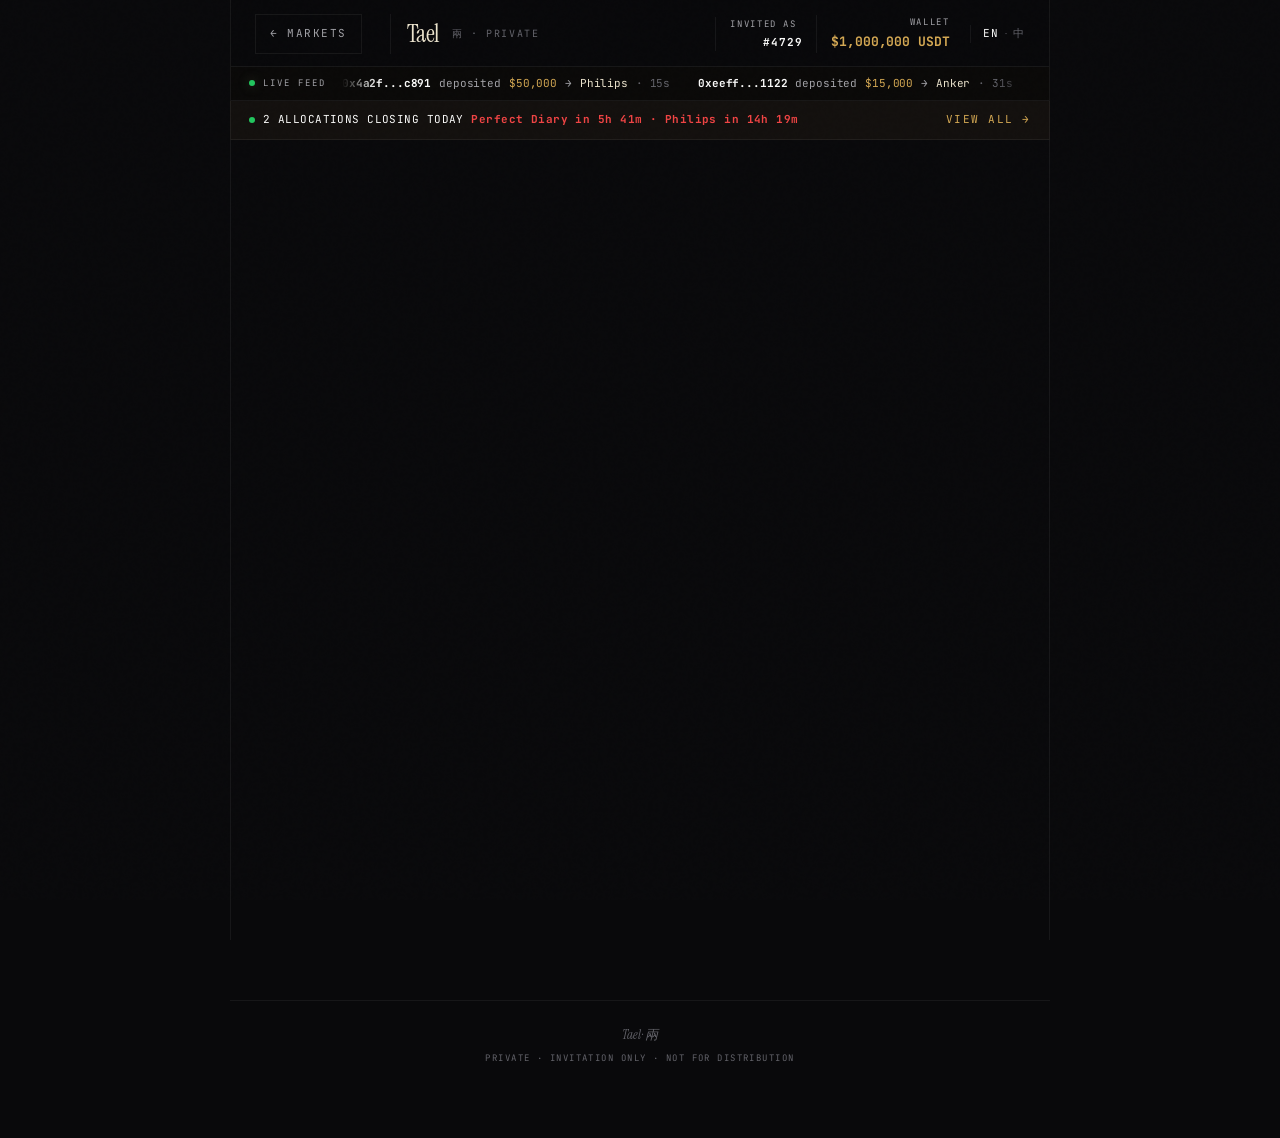
==== commit 715f7ba2: "feat: enhance mobile navigation and touch feedback Add icons and improve touch feedback; add sticky " ====
--- a/deal.html
+++ b/deal.html
@@ -52,6 +52,15 @@
         <section id="deal-page-detail" class="detail-page-panel"></section>
       </main>
 
+      <!-- Mobile Sticky CTA -->
+      <div class="mobile-sticky-cta" id="mobile-sticky-cta">
+        <div class="sticky-cta-info">
+          <span class="sticky-cta-apy mono" id="sticky-cta-apy">--% APY</span>
+          <span class="sticky-cta-filled" id="sticky-cta-filled">-- filled</span>
+        </div>
+        <button class="action-button sticky-cta-btn" id="sticky-cta-btn">Deposit</button>
+      </div>
+
       <footer style="border-top:1px solid var(--line);margin-top:60px;padding:24px 0;text-align:center;">
         <div style="font-family:'Instrument Serif',serif;font-style:italic;color:var(--ink-faint);font-size:13px;">Tael · 兩</div>
         <div class="mono" style="font-size:9px;color:var(--ink-faint);letter-spacing:0.16em;margin-top:6px;">PRIVATE · INVITATION ONLY · NOT FOR DISTRIBUTION</div>
@@ -59,6 +68,9 @@
     </div>
 
     <dialog id="action-modal" class="action-modal"></dialog>
+    
+    <!-- Toast Container -->
+    <div id="toast-container" class="toast-container"></div>
 
     <script src="./app.js"></script>
   </body>
--- a/styles.css
+++ b/styles.css
@@ -1160,13 +1160,27 @@
 .deal-card:hover,
 .deal-card.active {
   background: var(--surface-2);
-  border-color: var(--line-hover);
-  transform: translateY(-2px);
-  box-shadow: var(--shadow-lg);
+  border-color: var(--gold-dim);
+  transform: translateY(-3px);
+  box-shadow: 0 12px 40px rgba(0, 0, 0, 0.4), 0 0 0 1px var(--gold-dim);
 }
 
 .deal-card:active {
-  transform: translateY(0);
+  transform: scale(0.98);
+  transition: transform 100ms ease;
+}
+
+/* Touch feedback for all interactive elements */
+.action-button:active,
+.secondary-button:active,
+.inline-button:active {
+  transform: scale(0.96);
+  transition: transform 100ms ease;
+}
+
+.yt-market-card:active {
+  transform: scale(0.98);
+  transition: transform 100ms ease;
 }
 
 .deal-card:last-child {
@@ -4689,8 +4703,8 @@
   left: 0;
   right: 0;
   bottom: 0;
-  padding: 8px 12px calc(8px + env(safe-area-inset-bottom, 0px));
-  grid-template-columns: repeat(5, 1fr);
+  padding: 6px 8px calc(6px + env(safe-area-inset-bottom, 0px));
+  grid-template-columns: repeat(4, 1fr);
   border-top: 1px solid var(--line);
   border-left: 0;
   border-right: 0;
@@ -4702,17 +4716,514 @@
 }
 
 .mobile-nav .nav-link {
+  display: flex;
+  flex-direction: column;
+  align-items: center;
+  gap: 4px;
   text-align: center;
   border: none;
   background: transparent;
-  padding: 10px 4px;
+  padding: 8px 4px;
   font-size: 10px;
-  letter-spacing: 0.08em;
-  color: var(--ink-faint);
+  letter-spacing: 0.04em;
+  color: var(--ink-faint);
+  transition: all 150ms ease;
+  border-radius: 8px;
+}
+
+.mobile-nav .nav-link:active {
+  transform: scale(0.92);
+  background: rgba(255, 255, 255, 0.05);
+}
+
+.nav-icon {
+  width: 22px;
+  height: 22px;
+  opacity: 0.6;
+  transition: opacity 150ms ease;
 }
 
 .mobile-nav .nav-link.active {
   color: var(--gold);
+}
+
+.mobile-nav .nav-link.active .nav-icon {
+  opacity: 1;
+}
+
+.mobile-nav .nav-link.active::after {
+  content: '';
+  position: absolute;
+  bottom: 4px;
+  left: 50%;
+  transform: translateX(-50%);
+  width: 4px;
+  height: 4px;
+  background: var(--gold);
+  border-radius: 50%;
+}
+
+/* ===== Mobile Sticky CTA ===== */
+.mobile-sticky-cta {
+  display: none;
+  position: fixed;
+  left: 0;
+  right: 0;
+  bottom: 0;
+  padding: 12px 16px calc(12px + env(safe-area-inset-bottom, 0px));
+  background: rgba(15, 13, 11, 0.98);
+  backdrop-filter: blur(16px);
+  -webkit-backdrop-filter: blur(16px);
+  border-top: 1px solid var(--line);
+  z-index: 99;
+  align-items: center;
+  justify-content: space-between;
+  gap: 16px;
+}
+
+.sticky-cta-info {
+  display: flex;
+  flex-direction: column;
+  gap: 2px;
+}
+
+.sticky-cta-apy {
+  font-size: 16px;
+  font-weight: 600;
+  color: var(--gold);
+}
+
+.sticky-cta-filled {
+  font-size: 11px;
+  color: var(--ink-faint);
+}
+
+.sticky-cta-btn {
+  padding: 12px 32px;
+  font-size: 13px;
+}
+
+@media (max-width: 720px) {
+  body[data-page="deal"] .mobile-sticky-cta {
+    display: flex;
+  }
+  
+  body[data-page="deal"] footer {
+    margin-bottom: 80px;
+  }
+}
+
+/* ===== Skeleton Loading ===== */
+.skeleton {
+  background: linear-gradient(90deg, var(--surface) 25%, var(--surface-2) 50%, var(--surface) 75%);
+  background-size: 200% 100%;
+  animation: skeleton-shimmer 1.5s ease-in-out infinite;
+  border-radius: 4px;
+}
+
+@keyframes skeleton-shimmer {
+  0% { background-position: 200% 0; }
+  100% { background-position: -200% 0; }
+}
+
+.skeleton-text {
+  height: 14px;
+  margin-bottom: 8px;
+}
+
+.skeleton-text.short {
+  width: 60%;
+}
+
+.skeleton-text.medium {
+  width: 80%;
+}
+
+.skeleton-title {
+  height: 24px;
+  width: 70%;
+  margin-bottom: 12px;
+}
+
+.skeleton-card {
+  height: 180px;
+  border-radius: var(--radius-lg);
+  margin-bottom: 16px;
+}
+
+.skeleton-stat {
+  height: 48px;
+  border-radius: 8px;
+}
+
+.skeleton-avatar {
+  width: 48px;
+  height: 48px;
+  border-radius: 50%;
+}
+
+/* ===== Toast Notifications ===== */
+.toast-container {
+  position: fixed;
+  bottom: 100px;
+  left: 50%;
+  transform: translateX(-50%);
+  z-index: 1000;
+  display: flex;
+  flex-direction: column;
+  gap: 8px;
+  pointer-events: none;
+}
+
+@media (min-width: 721px) {
+  .toast-container {
+    bottom: 32px;
+    right: 32px;
+    left: auto;
+    transform: none;
+    align-items: flex-end;
+  }
+}
+
+.toast {
+  display: flex;
+  align-items: center;
+  gap: 12px;
+  padding: 14px 20px;
+  background: rgba(25, 22, 20, 0.98);
+  border: 1px solid var(--line);
+  border-radius: 12px;
+  box-shadow: 0 8px 32px rgba(0, 0, 0, 0.4);
+  backdrop-filter: blur(16px);
+  -webkit-backdrop-filter: blur(16px);
+  pointer-events: auto;
+  animation: toast-in 300ms ease;
+  max-width: 340px;
+}
+
+.toast.success {
+  border-color: var(--sage);
+}
+
+.toast.error {
+  border-color: var(--rust);
+}
+
+.toast.info {
+  border-color: var(--gold);
+}
+
+@keyframes toast-in {
+  from {
+    opacity: 0;
+    transform: translateY(16px) scale(0.95);
+  }
+  to {
+    opacity: 1;
+    transform: translateY(0) scale(1);
+  }
+}
+
+.toast.toast-out {
+  animation: toast-out 200ms ease forwards;
+}
+
+@keyframes toast-out {
+  to {
+    opacity: 0;
+    transform: translateY(-8px) scale(0.95);
+  }
+}
+
+.toast-icon {
+  width: 20px;
+  height: 20px;
+  flex-shrink: 0;
+}
+
+.toast.success .toast-icon {
+  color: var(--sage);
+}
+
+.toast.error .toast-icon {
+  color: var(--rust);
+}
+
+.toast.info .toast-icon {
+  color: var(--gold);
+}
+
+.toast-content {
+  display: flex;
+  flex-direction: column;
+  gap: 2px;
+}
+
+.toast-title {
+  font-size: 13px;
+  font-weight: 500;
+  color: var(--ink);
+}
+
+.toast-message {
+  font-size: 12px;
+  color: var(--ink-faint);
+}
+
+/* ===== Search Bar ===== */
+.search-bar-container {
+  margin-bottom: 24px;
+}
+
+.search-bar {
+  display: flex;
+  align-items: center;
+  gap: 12px;
+  padding: 12px 16px;
+  background: var(--surface);
+  border: 1px solid var(--line);
+  border-radius: 12px;
+  transition: all 200ms ease;
+}
+
+.search-bar:focus-within {
+  border-color: var(--gold-dim);
+  box-shadow: 0 0 0 3px rgba(212, 175, 55, 0.1);
+}
+
+.search-icon {
+  width: 20px;
+  height: 20px;
+  color: var(--ink-faint);
+  flex-shrink: 0;
+}
+
+.search-input {
+  flex: 1;
+  border: none;
+  background: transparent;
+  font-size: 14px;
+  color: var(--ink);
+  outline: none;
+}
+
+.search-input::placeholder {
+  color: var(--ink-faint);
+}
+
+.search-shortcut {
+  padding: 4px 8px;
+  background: var(--surface-2);
+  border: 1px solid var(--line);
+  border-radius: 4px;
+  font-size: 10px;
+  color: var(--ink-faint);
+}
+
+@media (max-width: 720px) {
+  .search-shortcut {
+    display: none;
+  }
+}
+
+.filter-chips {
+  display: flex;
+  gap: 8px;
+  margin-top: 12px;
+  overflow-x: auto;
+  padding-bottom: 4px;
+}
+
+.filter-chip {
+  padding: 6px 14px;
+  border: 1px solid var(--line);
+  border-radius: 20px;
+  background: transparent;
+  color: var(--ink-soft);
+  font-size: 12px;
+  white-space: nowrap;
+  cursor: pointer;
+  transition: all 150ms ease;
+}
+
+.filter-chip:hover {
+  border-color: var(--ink-faint);
+  color: var(--ink);
+}
+
+.filter-chip.active {
+  background: var(--gold);
+  border-color: var(--gold);
+  color: var(--bg);
+}
+
+.filter-chip:active {
+  transform: scale(0.95);
+}
+
+/* ===== Onboarding Tour ===== */
+.onboarding-overlay {
+  position: fixed;
+  inset: 0;
+  background: rgba(0, 0, 0, 0.7);
+  z-index: 900;
+  opacity: 0;
+  transition: opacity 300ms ease;
+}
+
+.onboarding-overlay.active {
+  opacity: 1;
+}
+
+.onboarding-highlight {
+  position: fixed;
+  z-index: 901;
+  box-shadow: 0 0 0 4000px rgba(0, 0, 0, 0.75);
+  border-radius: 8px;
+  pointer-events: none;
+  transition: all 300ms ease;
+}
+
+.onboarding-tooltip {
+  position: fixed;
+  z-index: 902;
+  width: 300px;
+  padding: 20px;
+  background: var(--bg);
+  border: 1px solid var(--gold-dim);
+  border-radius: 12px;
+  box-shadow: 0 16px 48px rgba(0, 0, 0, 0.5);
+}
+
+.onboarding-tooltip-arrow {
+  position: absolute;
+  width: 12px;
+  height: 12px;
+  background: var(--bg);
+  border: 1px solid var(--gold-dim);
+  border-right: none;
+  border-bottom: none;
+  transform: rotate(45deg);
+}
+
+.onboarding-tooltip-arrow.top {
+  bottom: -7px;
+  left: 50%;
+  margin-left: -6px;
+  transform: rotate(-135deg);
+}
+
+.onboarding-tooltip-arrow.bottom {
+  top: -7px;
+  left: 50%;
+  margin-left: -6px;
+  transform: rotate(45deg);
+}
+
+.onboarding-step {
+  font-size: 10px;
+  letter-spacing: 0.1em;
+  text-transform: uppercase;
+  color: var(--gold);
+  margin-bottom: 8px;
+}
+
+.onboarding-title {
+  font-size: 16px;
+  font-weight: 500;
+  color: var(--ink);
+  margin-bottom: 8px;
+}
+
+.onboarding-desc {
+  font-size: 13px;
+  line-height: 1.5;
+  color: var(--ink-soft);
+  margin-bottom: 16px;
+}
+
+.onboarding-actions {
+  display: flex;
+  justify-content: space-between;
+  align-items: center;
+}
+
+.onboarding-skip {
+  font-size: 12px;
+  color: var(--ink-faint);
+  background: none;
+  border: none;
+  cursor: pointer;
+}
+
+.onboarding-skip:hover {
+  color: var(--ink-soft);
+}
+
+.onboarding-next {
+  padding: 8px 16px;
+  background: var(--gold);
+  border: none;
+  border-radius: 6px;
+  color: var(--bg);
+  font-size: 12px;
+  font-weight: 500;
+  cursor: pointer;
+}
+
+.onboarding-next:hover {
+  background: var(--gold-bright);
+}
+
+.onboarding-progress {
+  display: flex;
+  gap: 4px;
+  margin-top: 16px;
+}
+
+.onboarding-dot {
+  width: 6px;
+  height: 6px;
+  border-radius: 50%;
+  background: var(--line);
+}
+
+.onboarding-dot.active {
+  background: var(--gold);
+}
+
+.onboarding-dot.done {
+  background: var(--sage);
+}
+
+/* ===== Chart Tooltip ===== */
+.chart-tooltip {
+  position: absolute;
+  padding: 8px 12px;
+  background: var(--bg);
+  border: 1px solid var(--line);
+  border-radius: 6px;
+  box-shadow: 0 4px 12px rgba(0, 0, 0, 0.3);
+  pointer-events: none;
+  z-index: 50;
+  opacity: 0;
+  transition: opacity 150ms ease;
+}
+
+.chart-tooltip.visible {
+  opacity: 1;
+}
+
+.chart-tooltip-value {
+  font-size: 14px;
+  font-weight: 600;
+  color: var(--ink);
+}
+
+.chart-tooltip-label {
+  font-size: 10px;
+  color: var(--ink-faint);
+  margin-top: 2px;
 }
 
 .gmv-label {
